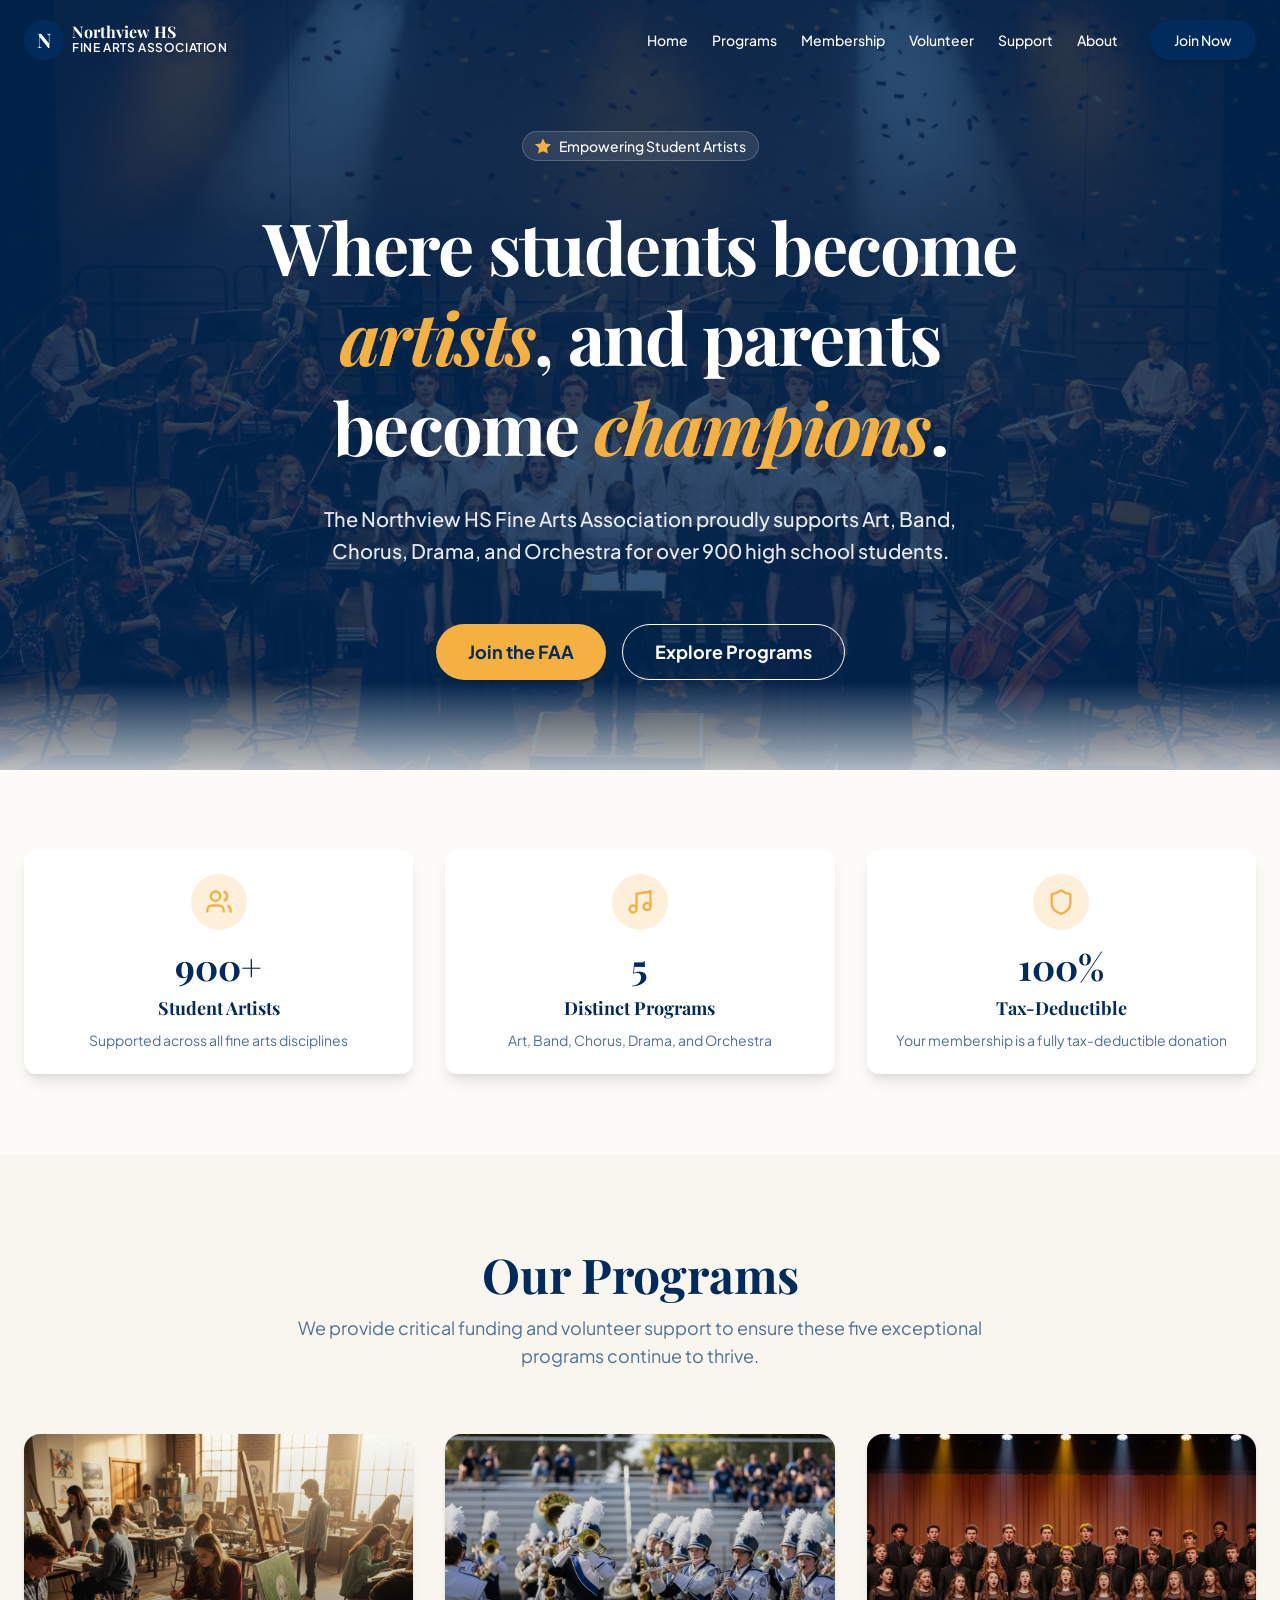
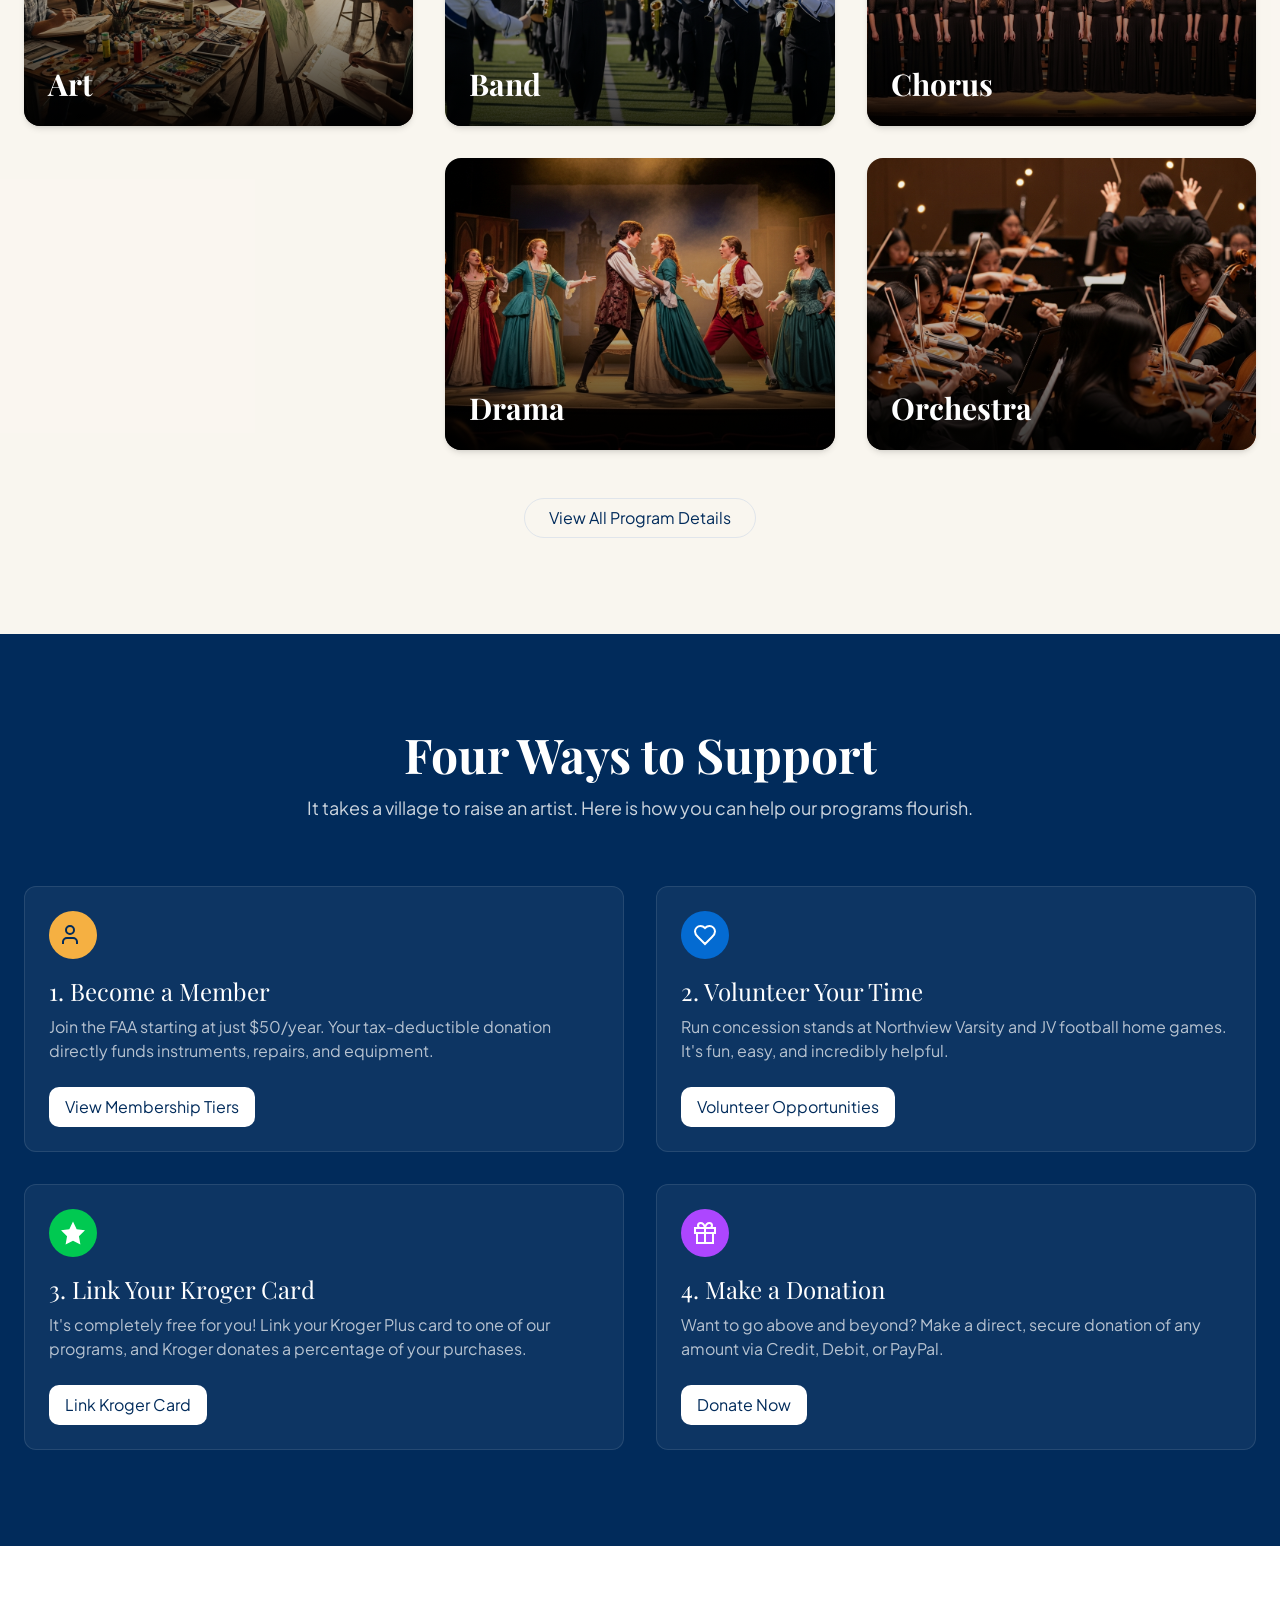
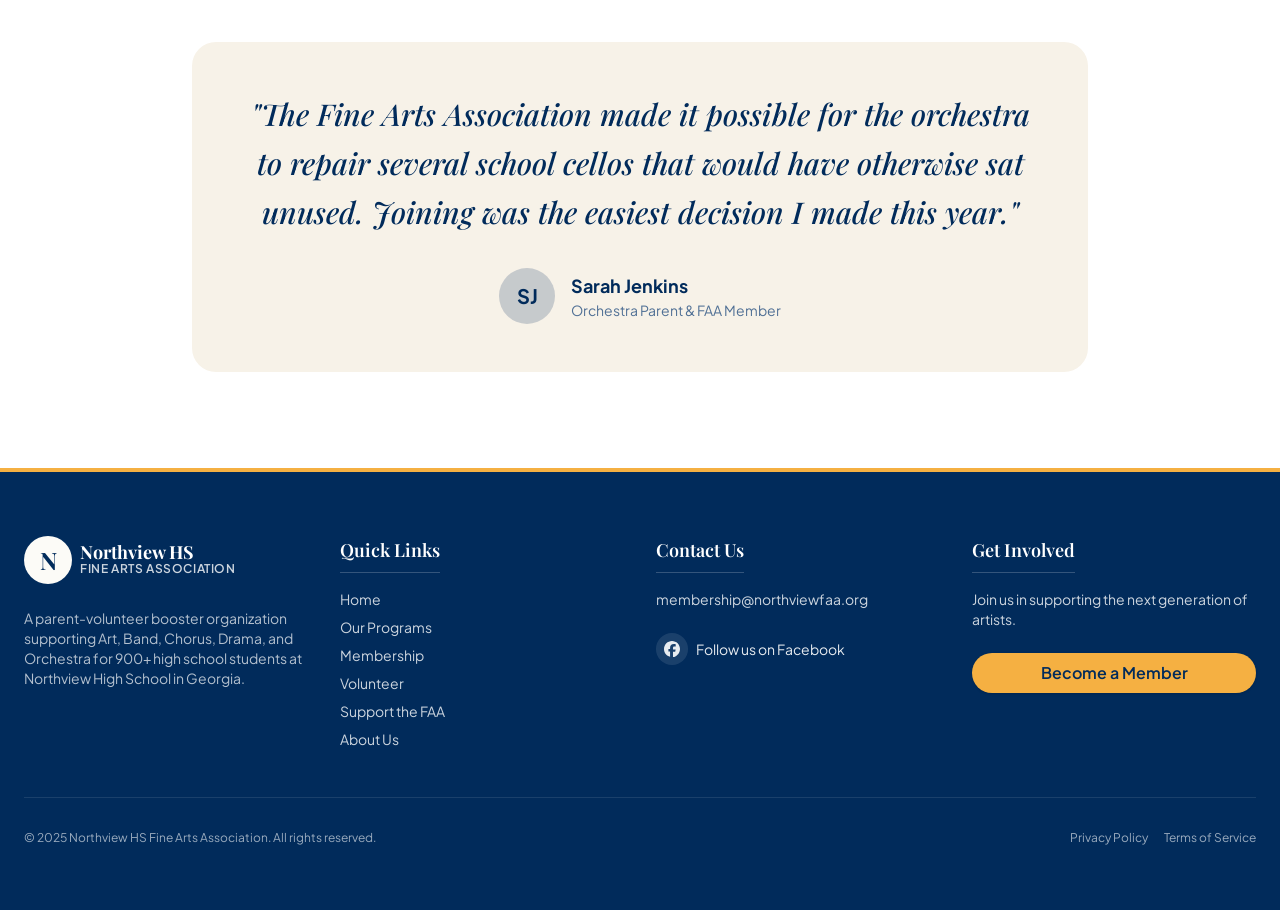
==== index.html @ 96283bec "created plain html site" ====
<!DOCTYPE html>
<html lang="en">
<head>
<meta charset="UTF-8">
<meta name="viewport" content="width=device-width, initial-scale=1.0">
<title>Northview HS Fine Arts Association</title>
<meta name="description" content="The Northview HS Fine Arts Association proudly supports Art, Band, Chorus, Drama, and Orchestra for over 900 high school students.">
<link rel="icon" type="image/svg+xml" href="images/favicon.svg">
<link rel="stylesheet" href="assets/style.css">
<link rel="preconnect" href="https://fonts.googleapis.com">
</head>
<body class="min-h-screen flex flex-col bg-background font-sans text-foreground">

<header id="site-header" class="fixed top-0 left-0 right-0 z-50 transition-all duration-300 border-b border-transparent bg-transparent py-5">
  <div class="container mx-auto px-4 md:px-6">
    <div class="flex items-center justify-between">
      <a href="index.html" class="flex items-center gap-2 group">
        <div class="w-10 h-10 rounded-full bg-primary flex items-center justify-center text-primary-foreground font-serif font-bold text-xl transition-transform group-hover:scale-105">N</div>
        <div class="flex flex-col">
          <span class="font-serif font-bold leading-none text-foreground hdr-text">Northview HS</span>
          <span class="text-xs font-semibold uppercase tracking-wider text-primary hdr-text">Fine Arts Association</span>
        </div>
      </a>

      <nav class="hidden lg:flex items-center gap-8">
        <ul class="flex items-center gap-6">
          <li><a href="index.html" class="hdr-text text-sm font-medium transition-colors hover:text-primary text-primary">Home</a></li>
<li><a href="programs.html" class="hdr-text text-sm font-medium transition-colors hover:text-primary text-foreground/80">Programs</a></li>
<li><a href="membership.html" class="hdr-text text-sm font-medium transition-colors hover:text-primary text-foreground/80">Membership</a></li>
<li><a href="volunteer.html" class="hdr-text text-sm font-medium transition-colors hover:text-primary text-foreground/80">Volunteer</a></li>
<li><a href="support.html" class="hdr-text text-sm font-medium transition-colors hover:text-primary text-foreground/80">Support</a></li>
<li><a href="about.html" class="hdr-text text-sm font-medium transition-colors hover:text-primary text-foreground/80">About</a></li>

        </ul>
        <a href="https://northviewfaa.org/membership/" target="_blank" rel="noopener noreferrer" class="inline-flex items-center justify-center rounded-full px-6 h-10 shadow-md hover:shadow-lg transition-all bg-primary text-primary-foreground font-medium text-sm hover:bg-primary/90">Join Now</a>
      </nav>

      <button id="mobile-menu-button" class="hdr-text lg:hidden p-2 rounded-md transition-colors text-foreground" aria-label="Toggle menu">
        <svg id="icon-menu" xmlns="http://www.w3.org/2000/svg" width="24" height="24" viewBox="0 0 24 24" fill="none" stroke="currentColor" stroke-width="2" stroke-linecap="round" stroke-linejoin="round"><line x1="4" x2="20" y1="12" y2="12"/><line x1="4" x2="20" y1="6" y2="6"/><line x1="4" x2="20" y1="18" y2="18"/></svg>
        <svg id="icon-close" class="hidden" xmlns="http://www.w3.org/2000/svg" width="24" height="24" viewBox="0 0 24 24" fill="none" stroke="currentColor" stroke-width="2" stroke-linecap="round" stroke-linejoin="round"><path d="M18 6 6 18"/><path d="m6 6 12 12"/></svg>
      </button>
    </div>
  </div>

  <div id="mobile-nav" class="hidden lg:hidden absolute top-full left-0 right-0 bg-background border-b border-border shadow-lg">
    <nav class="container mx-auto px-4 py-4 flex flex-col gap-4">
      <ul class="flex flex-col gap-2">
        <li><a href="index.html" class="block py-2 px-4 rounded-md text-base font-medium transition-colors bg-primary/10 text-primary">Home</a></li>
<li><a href="programs.html" class="block py-2 px-4 rounded-md text-base font-medium transition-colors text-foreground/80 hover:bg-accent/20 hover:text-foreground">Programs</a></li>
<li><a href="membership.html" class="block py-2 px-4 rounded-md text-base font-medium transition-colors text-foreground/80 hover:bg-accent/20 hover:text-foreground">Membership</a></li>
<li><a href="volunteer.html" class="block py-2 px-4 rounded-md text-base font-medium transition-colors text-foreground/80 hover:bg-accent/20 hover:text-foreground">Volunteer</a></li>
<li><a href="support.html" class="block py-2 px-4 rounded-md text-base font-medium transition-colors text-foreground/80 hover:bg-accent/20 hover:text-foreground">Support</a></li>
<li><a href="about.html" class="block py-2 px-4 rounded-md text-base font-medium transition-colors text-foreground/80 hover:bg-accent/20 hover:text-foreground">About</a></li>

      </ul>
      <div class="pt-4 border-t border-border px-4">
        <a href="https://northviewfaa.org/membership/" target="_blank" rel="noopener noreferrer" class="w-full inline-flex items-center justify-center rounded-full bg-primary text-primary-foreground font-medium h-10 hover:bg-primary/90">Join Now</a>
      </div>
    </nav>
  </div>
</header>

<main class="flex-grow">

<div class="w-full">
  <!-- Hero -->
  <section class="relative w-full h-[90vh] min-h-[600px] flex items-center justify-center overflow-hidden">
    <div class="absolute inset-0 bg-primary/80 z-10"></div>
    <div class="absolute inset-0 bg-cover bg-center bg-no-repeat" style="background-image: url('images/hero.png')"></div>
    <div class="container relative z-20 mx-auto px-4 md:px-6 text-center text-white">
      <div class="max-w-4xl mx-auto flex flex-col items-center gap-6">
        <div class="inline-flex items-center rounded-full border border-white/20 bg-white/10 px-3 py-1 text-sm font-medium backdrop-blur-md mb-4">
          <svg class="mr-2 h-4 w-4 text-accent" viewBox="0 0 24 24" fill="currentColor"><path d="M12 .587l3.668 7.568 8.332 1.151-6.064 5.828 1.48 8.279L12 19.771l-7.416 3.642 1.48-8.279L0 9.306l8.332-1.151z"/></svg>
          Empowering Student Artists
        </div>
        <h1 class="text-5xl md:text-7xl font-serif font-bold tracking-tight text-balance leading-tight">
          Where students become <span class="text-accent italic">artists</span>, and parents become <span class="text-accent italic">champions</span>.
        </h1>
        <p class="text-lg md:text-xl text-white/90 max-w-2xl font-medium leading-relaxed mt-2">
          The Northview HS Fine Arts Association proudly supports Art, Band, Chorus, Drama, and Orchestra for over 900 high school students.
        </p>
        <div class="flex flex-col sm:flex-row gap-4 mt-8 w-full sm:w-auto">
          <a href="https://northviewfaa.org/membership/" target="_blank" rel="noopener noreferrer" class="inline-flex items-center justify-center bg-accent text-primary hover:bg-accent/90 rounded-full font-bold px-8 h-14 text-lg">Join the FAA</a>
          <a href="programs.html" class="inline-flex items-center justify-center rounded-full font-bold px-8 h-14 text-lg bg-transparent border border-white text-white hover:bg-white/10">Explore Programs</a>
        </div>
      </div>
    </div>
    <div class="absolute bottom-0 left-0 right-0 h-32 bg-gradient-to-t from-background to-transparent z-20"></div>
  </section>

  <!-- Impact Stats -->
  <section class="py-20 bg-background relative z-30 -mt-10">
    <div class="container mx-auto px-4 md:px-6">
      <div class="grid grid-cols-1 md:grid-cols-3 gap-8">
        <div class="rounded-lg border-none shadow-lg bg-card text-card-foreground text-center p-6 h-full">
          <div class="mx-auto w-14 h-14 rounded-full bg-accent/20 flex items-center justify-center mb-4 text-accent">
            <svg width="28" height="28" viewBox="0 0 24 24" fill="none" stroke="currentColor" stroke-width="2"><path d="M16 21v-2a4 4 0 0 0-4-4H6a4 4 0 0 0-4 4v2"/><circle cx="9" cy="7" r="4"/><path d="M22 21v-2a4 4 0 0 0-3-3.87"/><path d="M16 3.13a4 4 0 0 1 0 7.75"/></svg>
          </div>
          <div class="text-4xl font-serif font-bold text-primary pb-2">900+</div>
          <h3 class="text-lg font-bold mb-2">Student Artists</h3>
          <p class="text-muted-foreground text-sm">Supported across all fine arts disciplines</p>
        </div>
        <div class="rounded-lg border-none shadow-lg bg-card text-card-foreground text-center p-6 h-full">
          <div class="mx-auto w-14 h-14 rounded-full bg-accent/20 flex items-center justify-center mb-4 text-accent">
            <svg width="28" height="28" viewBox="0 0 24 24" fill="none" stroke="currentColor" stroke-width="2"><path d="M9 18V5l12-2v13"/><circle cx="6" cy="18" r="3"/><circle cx="18" cy="16" r="3"/></svg>
          </div>
          <div class="text-4xl font-serif font-bold text-primary pb-2">5</div>
          <h3 class="text-lg font-bold mb-2">Distinct Programs</h3>
          <p class="text-muted-foreground text-sm">Art, Band, Chorus, Drama, and Orchestra</p>
        </div>
        <div class="rounded-lg border-none shadow-lg bg-card text-card-foreground text-center p-6 h-full">
          <div class="mx-auto w-14 h-14 rounded-full bg-accent/20 flex items-center justify-center mb-4 text-accent">
            <svg width="28" height="28" viewBox="0 0 24 24" fill="none" stroke="currentColor" stroke-width="2"><path d="M20 13c0 5-3.5 7.5-7.66 8.95a1 1 0 0 1-.67-.01C7.5 20.5 4 18 4 13V6a1 1 0 0 1 1-1c2 0 4.5-1.2 6.24-2.72a1.17 1.17 0 0 1 1.52 0C14.51 3.81 17 5 19 5a1 1 0 0 1 1 1z"/></svg>
          </div>
          <div class="text-4xl font-serif font-bold text-primary pb-2">100%</div>
          <h3 class="text-lg font-bold mb-2">Tax-Deductible</h3>
          <p class="text-muted-foreground text-sm">Your membership is a fully tax-deductible donation</p>
        </div>
      </div>
    </div>
  </section>

  <!-- Programs Showcase -->
  <section class="py-24 bg-muted/50">
    <div class="container mx-auto px-4 md:px-6">
      <div class="text-center max-w-3xl mx-auto mb-16">
        <h2 class="text-3xl md:text-5xl font-serif font-bold text-primary mb-4">Our Programs</h2>
        <p class="text-lg text-muted-foreground">We provide critical funding and volunteer support to ensure these five exceptional programs continue to thrive.</p>
      </div>
      <div class="grid grid-cols-1 md:grid-cols-2 lg:grid-cols-3 gap-6 lg:gap-8">
        <a href="programs.html" class="group block h-full">
          <div class="relative rounded-2xl overflow-hidden shadow-md aspect-[4/3]">
            <div class="absolute inset-0 bg-cover bg-center transition-transform duration-700 group-hover:scale-110" style="background-image: url('images/art.png')"></div>
            <div class="absolute inset-0 bg-gradient-to-t from-black/80 via-black/20 to-transparent"></div>
            <div class="absolute bottom-0 left-0 p-6 w-full flex justify-between items-end">
              <h3 class="text-3xl font-serif font-bold text-white">Art</h3>
            </div>
          </div>
        </a>
        <a href="programs.html" class="group block h-full">
          <div class="relative rounded-2xl overflow-hidden shadow-md aspect-[4/3]">
            <div class="absolute inset-0 bg-cover bg-center transition-transform duration-700 group-hover:scale-110" style="background-image: url('images/band.png')"></div>
            <div class="absolute inset-0 bg-gradient-to-t from-black/80 via-black/20 to-transparent"></div>
            <div class="absolute bottom-0 left-0 p-6 w-full flex justify-between items-end">
              <h3 class="text-3xl font-serif font-bold text-white">Band</h3>
            </div>
          </div>
        </a>
        <a href="programs.html" class="group block h-full">
          <div class="relative rounded-2xl overflow-hidden shadow-md aspect-[4/3]">
            <div class="absolute inset-0 bg-cover bg-center transition-transform duration-700 group-hover:scale-110" style="background-image: url('images/chorus.png')"></div>
            <div class="absolute inset-0 bg-gradient-to-t from-black/80 via-black/20 to-transparent"></div>
            <div class="absolute bottom-0 left-0 p-6 w-full flex justify-between items-end">
              <h3 class="text-3xl font-serif font-bold text-white">Chorus</h3>
            </div>
          </div>
        </a>
        <a href="programs.html" class="group block h-full lg:col-start-2">
          <div class="relative rounded-2xl overflow-hidden shadow-md aspect-[4/3]">
            <div class="absolute inset-0 bg-cover bg-center transition-transform duration-700 group-hover:scale-110" style="background-image: url('images/drama.png')"></div>
            <div class="absolute inset-0 bg-gradient-to-t from-black/80 via-black/20 to-transparent"></div>
            <div class="absolute bottom-0 left-0 p-6 w-full flex justify-between items-end">
              <h3 class="text-3xl font-serif font-bold text-white">Drama</h3>
            </div>
          </div>
        </a>
        <a href="programs.html" class="group block h-full lg:col-start-3">
          <div class="relative rounded-2xl overflow-hidden shadow-md aspect-[4/3]">
            <div class="absolute inset-0 bg-cover bg-center transition-transform duration-700 group-hover:scale-110" style="background-image: url('images/orchestra.png')"></div>
            <div class="absolute inset-0 bg-gradient-to-t from-black/80 via-black/20 to-transparent"></div>
            <div class="absolute bottom-0 left-0 p-6 w-full flex justify-between items-end">
              <h3 class="text-3xl font-serif font-bold text-white">Orchestra</h3>
            </div>
          </div>
        </a>
      </div>
      <div class="mt-12 text-center">
        <a href="programs.html" class="inline-flex items-center justify-center rounded-full border border-input px-6 h-10 hover:bg-accent hover:text-accent-foreground">View All Program Details</a>
      </div>
    </div>
  </section>

  <!-- Ways to Support -->
  <section class="py-24 bg-primary text-primary-foreground relative overflow-hidden">
    <div class="container relative z-10 mx-auto px-4 md:px-6">
      <div class="text-center max-w-3xl mx-auto mb-16">
        <h2 class="text-3xl md:text-5xl font-serif font-bold mb-4">Four Ways to Support</h2>
        <p class="text-lg text-primary-foreground/80">It takes a village to raise an artist. Here is how you can help our programs flourish.</p>
      </div>
      <div class="grid grid-cols-1 md:grid-cols-2 gap-8">
        <div class="rounded-lg bg-white/5 border border-white/10 text-white p-6">
          <div class="w-12 h-12 rounded-full bg-accent text-primary flex items-center justify-center mb-4">
            <svg width="24" height="24" viewBox="0 0 24 24" fill="none" stroke="currentColor" stroke-width="2"><path d="M16 21v-2a4 4 0 0 0-4-4H6a4 4 0 0 0-4 4v2"/><circle cx="9" cy="7" r="4"/></svg>
          </div>
          <h3 class="text-2xl font-serif mb-2">1. Become a Member</h3>
          <p class="text-white/70 text-base mb-6">Join the FAA starting at just $50/year. Your tax-deductible donation directly funds instruments, repairs, and equipment.</p>
          <a href="membership.html" class="inline-flex items-center justify-center bg-white text-primary hover:bg-white/90 rounded-md px-4 h-10 w-full sm:w-auto">View Membership Tiers</a>
        </div>
        <div class="rounded-lg bg-white/5 border border-white/10 text-white p-6">
          <div class="w-12 h-12 rounded-full bg-secondary text-white flex items-center justify-center mb-4">
            <svg width="24" height="24" viewBox="0 0 24 24" fill="none" stroke="currentColor" stroke-width="2"><path d="M19 14c1.49-1.46 3-3.21 3-5.5A5.5 5.5 0 0 0 16.5 3c-1.76 0-3 .5-4.5 2-1.5-1.5-2.74-2-4.5-2A5.5 5.5 0 0 0 2 8.5c0 2.3 1.5 4.05 3 5.5l7 7Z"/></svg>
          </div>
          <h3 class="text-2xl font-serif mb-2">2. Volunteer Your Time</h3>
          <p class="text-white/70 text-base mb-6">Run concession stands at Northview Varsity and JV football home games. It's fun, easy, and incredibly helpful.</p>
          <a href="volunteer.html" class="inline-flex items-center justify-center bg-white text-primary hover:bg-white/90 rounded-md px-4 h-10 w-full sm:w-auto">Volunteer Opportunities</a>
        </div>
        <div class="rounded-lg bg-white/5 border border-white/10 text-white p-6">
          <div class="w-12 h-12 rounded-full bg-green-500 text-white flex items-center justify-center mb-4">
            <svg width="24" height="24" viewBox="0 0 24 24" fill="currentColor"><path d="M12 .587l3.668 7.568 8.332 1.151-6.064 5.828 1.48 8.279L12 19.771l-7.416 3.642 1.48-8.279L0 9.306l8.332-1.151z"/></svg>
          </div>
          <h3 class="text-2xl font-serif mb-2">3. Link Your Kroger Card</h3>
          <p class="text-white/70 text-base mb-6">It's completely free for you! Link your Kroger Plus card to one of our programs, and Kroger donates a percentage of your purchases.</p>
          <a href="support.html" class="inline-flex items-center justify-center bg-white text-primary hover:bg-white/90 rounded-md px-4 h-10 w-full sm:w-auto">Link Kroger Card</a>
        </div>
        <div class="rounded-lg bg-white/5 border border-white/10 text-white p-6">
          <div class="w-12 h-12 rounded-full bg-purple-500 text-white flex items-center justify-center mb-4">
            <svg width="24" height="24" viewBox="0 0 24 24" fill="none" stroke="currentColor" stroke-width="2"><path d="M20 12v10H4V12"/><path d="M2 7h20v5H2z"/><path d="M12 22V7"/><path d="M12 7H7.5a2.5 2.5 0 0 1 0-5C11 2 12 7 12 7z"/><path d="M12 7h4.5a2.5 2.5 0 0 0 0-5C13 2 12 7 12 7z"/></svg>
          </div>
          <h3 class="text-2xl font-serif mb-2">4. Make a Donation</h3>
          <p class="text-white/70 text-base mb-6">Want to go above and beyond? Make a direct, secure donation of any amount via Credit, Debit, or PayPal.</p>
          <a href="support.html" class="inline-flex items-center justify-center bg-white text-primary hover:bg-white/90 rounded-md px-4 h-10 w-full sm:w-auto">Donate Now</a>
        </div>
      </div>
    </div>
  </section>

  <!-- Testimonial -->
  <section class="py-24 bg-card">
    <div class="container mx-auto px-4 md:px-6">
      <div class="max-w-4xl mx-auto bg-muted rounded-3xl p-8 md:p-12 relative">
        <div class="relative z-10">
          <p class="text-xl md:text-3xl font-serif font-medium leading-relaxed text-foreground italic mb-8 text-center">
            "The Fine Arts Association made it possible for the orchestra to repair several school cellos that would have otherwise sat unused. Joining was the easiest decision I made this year."
          </p>
          <div class="flex items-center justify-center gap-4">
            <div class="w-14 h-14 rounded-full bg-primary/20 flex items-center justify-center font-bold text-primary text-xl">SJ</div>
            <div>
              <div class="font-bold text-lg">Sarah Jenkins</div>
              <div class="text-muted-foreground text-sm">Orchestra Parent &amp; FAA Member</div>
            </div>
          </div>
        </div>
      </div>
    </div>
  </section>
</div>

</main>

<footer class="bg-primary text-primary-foreground py-16 border-t-4 border-accent">
  <div class="container mx-auto px-4 md:px-6">
    <div class="grid grid-cols-1 md:grid-cols-2 lg:grid-cols-4 gap-12 lg:gap-8 mb-12">
      <div class="flex flex-col gap-4">
        <a href="index.html" class="flex items-center gap-2 group">
          <div class="w-12 h-12 rounded-full bg-background flex items-center justify-center text-primary font-serif font-bold text-2xl transition-transform group-hover:scale-105">N</div>
          <div class="flex flex-col">
            <span class="font-serif font-bold text-lg leading-none">Northview HS</span>
            <span class="text-xs font-semibold uppercase tracking-wider text-primary-foreground/80">Fine Arts Association</span>
          </div>
        </a>
        <p class="text-primary-foreground/70 text-sm mt-2 max-w-xs">A parent-volunteer booster organization supporting Art, Band, Chorus, Drama, and Orchestra for 900+ high school students at Northview High School in Georgia.</p>
      </div>

      <div class="flex flex-col gap-4">
        <h3 class="font-serif font-semibold text-lg border-b border-primary-foreground/20 pb-2 inline-block w-max">Quick Links</h3>
        <ul class="flex flex-col gap-2 text-sm text-primary-foreground/80">
          <li><a href="index.html" class="hover:text-accent transition-colors">Home</a></li>
          <li><a href="programs.html" class="hover:text-accent transition-colors">Our Programs</a></li>
          <li><a href="membership.html" class="hover:text-accent transition-colors">Membership</a></li>
          <li><a href="volunteer.html" class="hover:text-accent transition-colors">Volunteer</a></li>
          <li><a href="support.html" class="hover:text-accent transition-colors">Support the FAA</a></li>
          <li><a href="about.html" class="hover:text-accent transition-colors">About Us</a></li>
        </ul>
      </div>

      <div class="flex flex-col gap-4">
        <h3 class="font-serif font-semibold text-lg border-b border-primary-foreground/20 pb-2 inline-block w-max">Contact Us</h3>
        <ul class="flex flex-col gap-2 text-sm text-primary-foreground/80">
          <li><a href="mailto:membership@northviewfaa.org" class="hover:text-accent transition-colors">membership@northviewfaa.org</a></li>
          <li class="mt-4">
            <a href="https://www.facebook.com/NorthviewFAA/" target="_blank" rel="noopener noreferrer" class="inline-flex items-center gap-2 text-primary-foreground/90 hover:text-accent transition-colors group">
              <span class="w-8 h-8 rounded-full bg-primary-foreground/10 flex items-center justify-center group-hover:bg-accent group-hover:text-primary transition-colors">
                <svg xmlns="http://www.w3.org/2000/svg" width="16" height="16" viewBox="0 0 24 24" fill="currentColor"><path d="M9.101 23.691v-7.98H6.627v-3.667h2.474v-1.58c0-4.085 1.848-5.978 5.858-5.978.401 0 .955.042 1.468.103a8.68 8.68 0 0 1 1.141.195v3.325a8.623 8.623 0 0 0-.653-.036 26.805 26.805 0 0 0-.733-.009c-.707 0-1.259.096-1.675.313a1.686 1.686 0 0 0-.679.679c-.239.481-.334 1.132-.334 2.005v1.583h3.926l-.393 2.264-.253 1.403h-3.28v8.245C19.396 23.238 24 18.179 24 12.044c0-6.627-5.373-12-12-12s-12 5.373-12 12c0 5.628 3.874 10.35 9.101 11.647Z"/></svg>
              </span>
              Follow us on Facebook
            </a>
          </li>
        </ul>
      </div>

      <div class="flex flex-col gap-4">
        <h3 class="font-serif font-semibold text-lg border-b border-primary-foreground/20 pb-2 inline-block w-max">Get Involved</h3>
        <p class="text-sm text-primary-foreground/80 mb-2">Join us in supporting the next generation of artists.</p>
        <a href="https://northviewfaa.org/membership/" target="_blank" rel="noopener noreferrer" class="inline-block bg-accent text-primary font-semibold py-2 px-6 rounded-full text-center hover:bg-accent/90 transition-colors shadow-sm">Become a Member</a>
      </div>
    </div>

    <div class="pt-8 border-t border-primary-foreground/10 flex flex-col md:flex-row items-center justify-between gap-4 text-xs text-primary-foreground/60">
      <p>&copy; 2025 Northview HS Fine Arts Association. All rights reserved.</p>
      <div class="flex gap-4">
        <a href="#" class="hover:text-primary-foreground transition-colors">Privacy Policy</a>
        <a href="#" class="hover:text-primary-foreground transition-colors">Terms of Service</a>
      </div>
    </div>
  </div>
</footer>

<script src="assets/main.js"></script>
</body>
</html>
---- assets/style.css ----
@import"https://fonts.googleapis.com/css2?family=Playfair+Display:ital,wght@0,400..900;1,400..900&family=Plus+Jakarta+Sans:ital,wght@0,200..800;1,200..800&display=swap";@layer components;@layer properties{@supports (((-webkit-hyphens:none)) and (not (margin-trim:inline))) or ((-moz-orient:inline) and (not (color:rgb(from red r g b)))){*,:before,:after,::backdrop{--tw-translate-x:0;--tw-translate-y:0;--tw-translate-z:0;--tw-scale-x:1;--tw-scale-y:1;--tw-scale-z:1;--tw-rotate-x:initial;--tw-rotate-y:initial;--tw-rotate-z:initial;--tw-skew-x:initial;--tw-skew-y:initial;--tw-space-y-reverse:0;--tw-space-x-reverse:0;--tw-border-style:solid;--tw-gradient-position:initial;--tw-gradient-from:#0000;--tw-gradient-via:#0000;--tw-gradient-to:#0000;--tw-gradient-stops:initial;--tw-gradient-via-stops:initial;--tw-gradient-from-position:0%;--tw-gradient-via-position:50%;--tw-gradient-to-position:100%;--tw-leading:initial;--tw-font-weight:initial;--tw-tracking:initial;--tw-ordinal:initial;--tw-slashed-zero:initial;--tw-numeric-figure:initial;--tw-numeric-spacing:initial;--tw-numeric-fraction:initial;--tw-shadow:0 0 #0000;--tw-shadow-color:initial;--tw-shadow-alpha:100%;--tw-inset-shadow:0 0 #0000;--tw-inset-shadow-color:initial;--tw-inset-shadow-alpha:100%;--tw-ring-color:initial;--tw-ring-shadow:0 0 #0000;--tw-inset-ring-color:initial;--tw-inset-ring-shadow:0 0 #0000;--tw-ring-inset:initial;--tw-ring-offset-width:0px;--tw-ring-offset-color:#fff;--tw-ring-offset-shadow:0 0 #0000;--tw-outline-style:solid;--tw-blur:initial;--tw-brightness:initial;--tw-contrast:initial;--tw-grayscale:initial;--tw-hue-rotate:initial;--tw-invert:initial;--tw-opacity:initial;--tw-saturate:initial;--tw-sepia:initial;--tw-drop-shadow:initial;--tw-drop-shadow-color:initial;--tw-drop-shadow-alpha:100%;--tw-drop-shadow-size:initial;--tw-backdrop-blur:initial;--tw-backdrop-brightness:initial;--tw-backdrop-contrast:initial;--tw-backdrop-grayscale:initial;--tw-backdrop-hue-rotate:initial;--tw-backdrop-invert:initial;--tw-backdrop-opacity:initial;--tw-backdrop-saturate:initial;--tw-backdrop-sepia:initial;--tw-duration:initial;--tw-ease:initial;--tw-content:"";--tw-animation-delay:0s;--tw-animation-direction:normal;--tw-animation-duration:initial;--tw-animation-fill-mode:none;--tw-animation-iteration-count:1;--tw-enter-blur:0;--tw-enter-opacity:1;--tw-enter-rotate:0;--tw-enter-scale:1;--tw-enter-translate-x:0;--tw-enter-translate-y:0;--tw-exit-blur:0;--tw-exit-opacity:1;--tw-exit-rotate:0;--tw-exit-scale:1;--tw-exit-translate-x:0;--tw-exit-translate-y:0}}}@layer theme{:root,:host{--color-red-50:oklch(97.1% .013 17.38);--color-red-100:oklch(93.6% .032 17.717);--color-red-300:oklch(80.8% .114 19.571);--color-red-400:oklch(70.4% .191 22.216);--color-red-500:oklch(63.7% .237 25.331);--color-red-600:oklch(57.7% .245 27.325);--color-orange-50:oklch(98% .016 73.684);--color-orange-100:oklch(95.4% .038 75.164);--color-orange-200:oklch(90.1% .076 70.697);--color-orange-500:oklch(70.5% .213 47.604);--color-orange-800:oklch(47% .157 37.304);--color-amber-400:oklch(82.8% .189 84.429);--color-green-50:oklch(98.2% .018 155.826);--color-green-100:oklch(96.2% .044 156.743);--color-green-200:oklch(92.5% .084 155.995);--color-green-500:oklch(72.3% .219 149.579);--color-green-600:oklch(62.7% .194 149.214);--color-green-700:oklch(52.7% .154 150.069);--color-green-800:oklch(44.8% .119 151.328);--color-emerald-50:oklch(97.9% .021 166.113);--color-emerald-100:oklch(95% .052 163.051);--color-emerald-200:oklch(90.5% .093 164.15);--color-emerald-600:oklch(59.6% .145 163.225);--color-emerald-800:oklch(43.2% .095 166.913);--color-teal-400:oklch(77.7% .152 181.912);--color-sky-400:oklch(74.6% .16 232.661);--color-blue-50:oklch(97% .014 254.604);--color-blue-100:oklch(93.2% .032 255.585);--color-blue-200:oklch(88.2% .059 254.128);--color-blue-600:oklch(54.6% .245 262.881);--color-blue-800:oklch(42.4% .199 265.638);--color-violet-400:oklch(70.2% .183 293.541);--color-purple-50:oklch(97.7% .014 308.299);--color-purple-100:oklch(94.6% .033 307.174);--color-purple-200:oklch(90.2% .063 306.703);--color-purple-500:oklch(62.7% .265 303.9);--color-purple-600:oklch(55.8% .288 302.321);--color-purple-800:oklch(43.8% .218 303.724);--color-pink-400:oklch(71.8% .202 349.761);--color-rose-50:oklch(96.9% .015 12.422);--color-rose-100:oklch(94.1% .03 12.58);--color-rose-200:oklch(89.2% .058 10.001);--color-rose-600:oklch(58.6% .253 17.585);--color-rose-800:oklch(45.5% .188 13.697);--color-gray-50:oklch(98.5% .002 247.839);--color-gray-600:oklch(44.6% .03 256.802);--color-gray-900:oklch(21% .034 264.665);--color-black:#000;--color-white:#fff;--spacing:.25rem;--container-xs:20rem;--container-sm:24rem;--container-md:28rem;--container-lg:32rem;--container-xl:36rem;--container-2xl:42rem;--container-3xl:48rem;--container-4xl:56rem;--container-5xl:64rem;--text-xs:.75rem;--text-xs--line-height:calc(1 / .75);--text-sm:.875rem;--text-sm--line-height:calc(1.25 / .875);--text-base:1rem;--text-base--line-height: 1.5 ;--text-lg:1.125rem;--text-lg--line-height:calc(1.75 / 1.125);--text-xl:1.25rem;--text-xl--line-height:calc(1.75 / 1.25);--text-2xl:1.5rem;--text-2xl--line-height:calc(2 / 1.5);--text-3xl:1.875rem;--text-3xl--line-height: 1.2 ;--text-4xl:2.25rem;--text-4xl--line-height:calc(2.5 / 2.25);--text-5xl:3rem;--text-5xl--line-height:1;--text-6xl:3.75rem;--text-6xl--line-height:1;--text-7xl:4.5rem;--text-7xl--line-height:1;--font-weight-normal:400;--font-weight-medium:500;--font-weight-semibold:600;--font-weight-bold:700;--tracking-tight:-.025em;--tracking-wider:.05em;--tracking-widest:.1em;--leading-tight:1.25;--leading-snug:1.375;--leading-normal:1.5;--leading-relaxed:1.625;--radius-2xl:1rem;--radius-3xl:1.5rem;--ease-in-out:cubic-bezier(.4, 0, .2, 1);--animate-spin:spin 1s linear infinite;--animate-pulse:pulse 2s cubic-bezier(.4, 0, .6, 1) infinite;--blur-sm:8px;--blur-md:12px;--aspect-video:16 / 9;--default-transition-duration:.15s;--default-transition-timing-function:cubic-bezier(.4, 0, .2, 1);--default-font-family:var(--app-font-sans);--default-mono-font-family:var(--app-font-mono);--color-border:hsl(var(--border))}}@layer base{*,:after,:before,::backdrop{box-sizing:border-box;border:0 solid;margin:0;padding:0}::file-selector-button{box-sizing:border-box;border:0 solid;margin:0;padding:0}html,:host{-webkit-text-size-adjust:100%;tab-size:4;line-height:1.5;font-family:var(--default-font-family,ui-sans-serif, system-ui, sans-serif, "Apple Color Emoji", "Segoe UI Emoji", "Segoe UI Symbol", "Noto Color Emoji");font-feature-settings:var(--default-font-feature-settings,normal);font-variation-settings:var(--default-font-variation-settings,normal);-webkit-tap-highlight-color:transparent}hr{height:0;color:inherit;border-top-width:1px}abbr:where([title]){-webkit-text-decoration:underline dotted;text-decoration:underline dotted}h1,h2,h3,h4,h5,h6{font-size:inherit;font-weight:inherit}a{color:inherit;-webkit-text-decoration:inherit;text-decoration:inherit}b,strong{font-weight:bolder}code,kbd,samp,pre{font-family:var(--default-mono-font-family,ui-monospace, SFMono-Regular, Menlo, Monaco, Consolas, "Liberation Mono", "Courier New", monospace);font-feature-settings:var(--default-mono-font-feature-settings,normal);font-variation-settings:var(--default-mono-font-variation-settings,normal);font-size:1em}small{font-size:80%}sub,sup{vertical-align:baseline;font-size:75%;line-height:0;position:relative}sub{bottom:-.25em}sup{top:-.5em}table{text-indent:0;border-color:inherit;border-collapse:collapse}:-moz-focusring{outline:auto}progress{vertical-align:baseline}summary{display:list-item}ol,ul,menu{list-style:none}img,svg,video,canvas,audio,iframe,embed,object{vertical-align:middle;display:block}img,video{max-width:100%;height:auto}button,input,select,optgroup,textarea{font:inherit;font-feature-settings:inherit;font-variation-settings:inherit;letter-spacing:inherit;color:inherit;opacity:1;background-color:#0000;border-radius:0}::file-selector-button{font:inherit;font-feature-settings:inherit;font-variation-settings:inherit;letter-spacing:inherit;color:inherit;opacity:1;background-color:#0000;border-radius:0}:where(select:is([multiple],[size])) optgroup{font-weight:bolder}:where(select:is([multiple],[size])) optgroup option{padding-inline-start:20px}::file-selector-button{margin-inline-end:4px}::placeholder{opacity:1}@supports (not ((-webkit-appearance:-apple-pay-button))) or (contain-intrinsic-size:1px){::placeholder{color:currentColor}@supports (color:color-mix(in lab,red,red)){::placeholder{color:color-mix(in oklab,currentcolor 50%,transparent)}}}textarea{resize:vertical}::-webkit-search-decoration{-webkit-appearance:none}::-webkit-date-and-time-value{min-height:1lh;text-align:inherit}::-webkit-datetime-edit{display:inline-flex}::-webkit-datetime-edit-fields-wrapper{padding:0}::-webkit-datetime-edit{padding-block:0}::-webkit-datetime-edit-year-field{padding-block:0}::-webkit-datetime-edit-month-field{padding-block:0}::-webkit-datetime-edit-day-field{padding-block:0}::-webkit-datetime-edit-hour-field{padding-block:0}::-webkit-datetime-edit-minute-field{padding-block:0}::-webkit-datetime-edit-second-field{padding-block:0}::-webkit-datetime-edit-millisecond-field{padding-block:0}::-webkit-datetime-edit-meridiem-field{padding-block:0}::-webkit-calendar-picker-indicator{line-height:1}:-moz-ui-invalid{box-shadow:none}button,input:where([type=button],[type=reset],[type=submit]){appearance:button}::file-selector-button{appearance:button}::-webkit-inner-spin-button{height:auto}::-webkit-outer-spin-button{height:auto}[hidden]:where(:not([hidden=until-found])){display:none!important}*{border-color:hsl(var(--border))}body{background-color:hsl(var(--background));font-family:var(--app-font-sans);color:hsl(var(--foreground));-webkit-font-smoothing:antialiased;-moz-osx-font-smoothing:grayscale}h1,h2,h3,h4,h5,h6{font-family:var(--app-font-serif)}}@layer utilities{.\@container\/field-group{container:field-group/inline-size}.pointer-events-auto{pointer-events:auto}.pointer-events-none{pointer-events:none}.invisible{visibility:hidden}.sr-only{clip-path:inset(50%);white-space:nowrap;border-width:0;width:1px;height:1px;margin:-1px;padding:0;position:absolute;overflow:hidden}.absolute{position:absolute}.fixed{position:fixed}.relative{position:relative}.static{position:static}.inset-0{inset:calc(var(--spacing) * 0)}.inset-x-0{inset-inline:calc(var(--spacing) * 0)}.inset-y-0{inset-block:calc(var(--spacing) * 0)}.start{inset-inline-start:var(--spacing)}.-top-1\/4{top:-25%}.-top-4{top:calc(var(--spacing) * -4)}.-top-6{top:calc(var(--spacing) * -6)}.-top-12{top:calc(var(--spacing) * -12)}.-top-\[20\%\]{top:-20%}.top-0{top:calc(var(--spacing) * 0)}.top-1\.5{top:calc(var(--spacing) * 1.5)}.top-1\/2{top:50%}.top-2{top:calc(var(--spacing) * 2)}.top-3\.5{top:calc(var(--spacing) * 3.5)}.top-4{top:calc(var(--spacing) * 4)}.top-\[1px\]{top:1px}.top-\[50\%\]{top:50%}.top-\[60\%\]{top:60%}.top-full{top:100%}.-right-1\/4{right:-25%}.-right-6{right:calc(var(--spacing) * -6)}.-right-12{right:calc(var(--spacing) * -12)}.-right-\[10\%\]{right:-10%}.right-0{right:calc(var(--spacing) * 0)}.right-1{right:calc(var(--spacing) * 1)}.right-2{right:calc(var(--spacing) * 2)}.right-3{right:calc(var(--spacing) * 3)}.right-4{right:calc(var(--spacing) * 4)}.-bottom-1\/4{bottom:-25%}.-bottom-10{bottom:calc(var(--spacing) * -10)}.-bottom-12{bottom:calc(var(--spacing) * -12)}.-bottom-\[20\%\]{bottom:-20%}.bottom-0{bottom:calc(var(--spacing) * 0)}.-left-1\/4{left:-25%}.-left-6{left:calc(var(--spacing) * -6)}.-left-12{left:calc(var(--spacing) * -12)}.-left-\[10\%\]{left:-10%}.left-0{left:calc(var(--spacing) * 0)}.left-1\/2{left:50%}.left-2{left:calc(var(--spacing) * 2)}.left-\[50\%\]{left:50%}.z-10{z-index:10}.z-20{z-index:20}.z-30{z-index:30}.z-50{z-index:50}.z-\[1\]{z-index:1}.z-\[100\]{z-index:100}.order-first{order:-9999}.order-last{order:9999}.container{width:100%}@media(min-width:40rem){.container{max-width:40rem}}@media(min-width:48rem){.container{max-width:48rem}}@media(min-width:64rem){.container{max-width:64rem}}@media(min-width:80rem){.container{max-width:80rem}}@media(min-width:96rem){.container{max-width:96rem}}.\!m-0{margin:calc(var(--spacing) * 0)!important}.-mx-1{margin-inline:calc(var(--spacing) * -1)}.mx-2{margin-inline:calc(var(--spacing) * 2)}.mx-3\.5{margin-inline:calc(var(--spacing) * 3.5)}.mx-4{margin-inline:calc(var(--spacing) * 4)}.mx-auto{margin-inline:auto}.-my-2{margin-block:calc(var(--spacing) * -2)}.my-0{margin-block:calc(var(--spacing) * 0)}.my-0\.5{margin-block:calc(var(--spacing) * .5)}.my-1{margin-block:calc(var(--spacing) * 1)}.prose{color:var(--tw-prose-body);max-width:65ch}.prose :where(p):not(:where([class~=not-prose],[class~=not-prose] *)){margin-top:1.25em;margin-bottom:1.25em}.prose :where([class~=lead]):not(:where([class~=not-prose],[class~=not-prose] *)){color:var(--tw-prose-lead);margin-top:1.2em;margin-bottom:1.2em;font-size:1.25em;line-height:1.6}.prose :where(a):not(:where([class~=not-prose],[class~=not-prose] *)){color:var(--tw-prose-links);font-weight:500;text-decoration:underline}.prose :where(strong):not(:where([class~=not-prose],[class~=not-prose] *)){color:var(--tw-prose-bold);font-weight:600}.prose :where(a strong):not(:where([class~=not-prose],[class~=not-prose] *)),.prose :where(blockquote strong):not(:where([class~=not-prose],[class~=not-prose] *)),.prose :where(thead th strong):not(:where([class~=not-prose],[class~=not-prose] *)){color:inherit}.prose :where(ol):not(:where([class~=not-prose],[class~=not-prose] *)){margin-top:1.25em;margin-bottom:1.25em;padding-inline-start:1.625em;list-style-type:decimal}.prose :where(ol[type=A]):not(:where([class~=not-prose],[class~=not-prose] *)){list-style-type:upper-alpha}.prose :where(ol[type=a]):not(:where([class~=not-prose],[class~=not-prose] *)){list-style-type:lower-alpha}.prose :where(ol[type=A s]):not(:where([class~=not-prose],[class~=not-prose] *)){list-style-type:upper-alpha}.prose :where(ol[type=a s]):not(:where([class~=not-prose],[class~=not-prose] *)){list-style-type:lower-alpha}.prose :where(ol[type=I]):not(:where([class~=not-prose],[class~=not-prose] *)){list-style-type:upper-roman}.prose :where(ol[type=i]):not(:where([class~=not-prose],[class~=not-prose] *)){list-style-type:lower-roman}.prose :where(ol[type=I s]):not(:where([class~=not-prose],[class~=not-prose] *)){list-style-type:upper-roman}.prose :where(ol[type=i s]):not(:where([class~=not-prose],[class~=not-prose] *)){list-style-type:lower-roman}.prose :where(ol[type="1"]):not(:where([class~=not-prose],[class~=not-prose] *)){list-style-type:decimal}.prose :where(ul):not(:where([class~=not-prose],[class~=not-prose] *)){margin-top:1.25em;margin-bottom:1.25em;padding-inline-start:1.625em;list-style-type:disc}.prose :where(ol>li):not(:where([class~=not-prose],[class~=not-prose] *))::marker{color:var(--tw-prose-counters);font-weight:400}.prose :where(ul>li):not(:where([class~=not-prose],[class~=not-prose] *))::marker{color:var(--tw-prose-bullets)}.prose :where(dt):not(:where([class~=not-prose],[class~=not-prose] *)){color:var(--tw-prose-headings);margin-top:1.25em;font-weight:600}.prose :where(hr):not(:where([class~=not-prose],[class~=not-prose] *)){border-color:var(--tw-prose-hr);border-top-width:1px;margin-top:3em;margin-bottom:3em}.prose :where(blockquote):not(:where([class~=not-prose],[class~=not-prose] *)){color:var(--tw-prose-quotes);border-inline-start-width:.25rem;border-inline-start-color:var(--tw-prose-quote-borders);quotes:"“""”""‘""’";margin-top:1.6em;margin-bottom:1.6em;padding-inline-start:1em;font-style:italic;font-weight:500}.prose :where(blockquote p:first-of-type):not(:where([class~=not-prose],[class~=not-prose] *)):before{content:open-quote}.prose :where(blockquote p:last-of-type):not(:where([class~=not-prose],[class~=not-prose] *)):after{content:close-quote}.prose :where(h1):not(:where([class~=not-prose],[class~=not-prose] *)){color:var(--tw-prose-headings);margin-top:0;margin-bottom:.888889em;font-size:2.25em;font-weight:800;line-height:1.11111}.prose :where(h1 strong):not(:where([class~=not-prose],[class~=not-prose] *)){color:inherit;font-weight:900}.prose :where(h2):not(:where([class~=not-prose],[class~=not-prose] *)){color:var(--tw-prose-headings);margin-top:2em;margin-bottom:1em;font-size:1.5em;font-weight:700;line-height:1.33333}.prose :where(h2 strong):not(:where([class~=not-prose],[class~=not-prose] *)){color:inherit;font-weight:800}.prose :where(h3):not(:where([class~=not-prose],[class~=not-prose] *)){color:var(--tw-prose-headings);margin-top:1.6em;margin-bottom:.6em;font-size:1.25em;font-weight:600;line-height:1.6}.prose :where(h3 strong):not(:where([class~=not-prose],[class~=not-prose] *)){color:inherit;font-weight:700}.prose :where(h4):not(:where([class~=not-prose],[class~=not-prose] *)){color:var(--tw-prose-headings);margin-top:1.5em;margin-bottom:.5em;font-weight:600;line-height:1.5}.prose :where(h4 strong):not(:where([class~=not-prose],[class~=not-prose] *)){color:inherit;font-weight:700}.prose :where(img):not(:where([class~=not-prose],[class~=not-prose] *)){margin-top:2em;margin-bottom:2em}.prose :where(picture):not(:where([class~=not-prose],[class~=not-prose] *)){margin-top:2em;margin-bottom:2em;display:block}.prose :where(video):not(:where([class~=not-prose],[class~=not-prose] *)){margin-top:2em;margin-bottom:2em}.prose :where(kbd):not(:where([class~=not-prose],[class~=not-prose] *)){color:var(--tw-prose-kbd);box-shadow:0 0 0 1px var(--tw-prose-kbd-shadows),0 3px 0 var(--tw-prose-kbd-shadows);padding-top:.1875em;padding-inline-end:.375em;padding-bottom:.1875em;border-radius:.3125rem;padding-inline-start:.375em;font-family:inherit;font-size:.875em;font-weight:500}.prose :where(code):not(:where([class~=not-prose],[class~=not-prose] *)){color:var(--tw-prose-code);font-size:.875em;font-weight:600}.prose :where(code):not(:where([class~=not-prose],[class~=not-prose] *)):before,.prose :where(code):not(:where([class~=not-prose],[class~=not-prose] *)):after{content:"`"}.prose :where(a code):not(:where([class~=not-prose],[class~=not-prose] *)),.prose :where(h1 code):not(:where([class~=not-prose],[class~=not-prose] *)){color:inherit}.prose :where(h2 code):not(:where([class~=not-prose],[class~=not-prose] *)){color:inherit;font-size:.875em}.prose :where(h3 code):not(:where([class~=not-prose],[class~=not-prose] *)){color:inherit;font-size:.9em}.prose :where(h4 code):not(:where([class~=not-prose],[class~=not-prose] *)),.prose :where(blockquote code):not(:where([class~=not-prose],[class~=not-prose] *)),.prose :where(thead th code):not(:where([class~=not-prose],[class~=not-prose] *)){color:inherit}.prose :where(pre):not(:where([class~=not-prose],[class~=not-prose] *)){color:var(--tw-prose-pre-code);background-color:var(--tw-prose-pre-bg);padding-top:.857143em;padding-inline-end:1.14286em;padding-bottom:.857143em;border-radius:.375rem;margin-top:1.71429em;margin-bottom:1.71429em;padding-inline-start:1.14286em;font-size:.875em;font-weight:400;line-height:1.71429;overflow-x:auto}.prose :where(pre code):not(:where([class~=not-prose],[class~=not-prose] *)){font-weight:inherit;color:inherit;font-size:inherit;font-family:inherit;line-height:inherit;background-color:#0000;border-width:0;border-radius:0;padding:0}.prose :where(pre code):not(:where([class~=not-prose],[class~=not-prose] *)):before,.prose :where(pre code):not(:where([class~=not-prose],[class~=not-prose] *)):after{content:none}.prose :where(table):not(:where([class~=not-prose],[class~=not-prose] *)){table-layout:auto;width:100%;margin-top:2em;margin-bottom:2em;font-size:.875em;line-height:1.71429}.prose :where(thead):not(:where([class~=not-prose],[class~=not-prose] *)){border-bottom-width:1px;border-bottom-color:var(--tw-prose-th-borders)}.prose :where(thead th):not(:where([class~=not-prose],[class~=not-prose] *)){color:var(--tw-prose-headings);vertical-align:bottom;padding-inline-end:.571429em;padding-bottom:.571429em;padding-inline-start:.571429em;font-weight:600}.prose :where(tbody tr):not(:where([class~=not-prose],[class~=not-prose] *)){border-bottom-width:1px;border-bottom-color:var(--tw-prose-td-borders)}.prose :where(tbody tr:last-child):not(:where([class~=not-prose],[class~=not-prose] *)){border-bottom-width:0}.prose :where(tbody td):not(:where([class~=not-prose],[class~=not-prose] *)){vertical-align:baseline}.prose :where(tfoot):not(:where([class~=not-prose],[class~=not-prose] *)){border-top-width:1px;border-top-color:var(--tw-prose-th-borders)}.prose :where(tfoot td):not(:where([class~=not-prose],[class~=not-prose] *)){vertical-align:top}.prose :where(th,td):not(:where([class~=not-prose],[class~=not-prose] *)){text-align:start}.prose :where(figure>*):not(:where([class~=not-prose],[class~=not-prose] *)){margin-top:0;margin-bottom:0}.prose :where(figcaption):not(:where([class~=not-prose],[class~=not-prose] *)){color:var(--tw-prose-captions);margin-top:.857143em;font-size:.875em;line-height:1.42857}.prose{--tw-prose-body:oklch(37.3% .034 259.733);--tw-prose-headings:oklch(21% .034 264.665);--tw-prose-lead:oklch(44.6% .03 256.802);--tw-prose-links:oklch(21% .034 264.665);--tw-prose-bold:oklch(21% .034 264.665);--tw-prose-counters:oklch(55.1% .027 264.364);--tw-prose-bullets:oklch(87.2% .01 258.338);--tw-prose-hr:oklch(92.8% .006 264.531);--tw-prose-quotes:oklch(21% .034 264.665);--tw-prose-quote-borders:oklch(92.8% .006 264.531);--tw-prose-captions:oklch(55.1% .027 264.364);--tw-prose-kbd:oklch(21% .034 264.665);--tw-prose-kbd-shadows:oklab(21% -.00316127 -.0338527/.1);--tw-prose-code:oklch(21% .034 264.665);--tw-prose-pre-code:oklch(92.8% .006 264.531);--tw-prose-pre-bg:oklch(27.8% .033 256.848);--tw-prose-th-borders:oklch(87.2% .01 258.338);--tw-prose-td-borders:oklch(92.8% .006 264.531);--tw-prose-invert-body:oklch(87.2% .01 258.338);--tw-prose-invert-headings:#fff;--tw-prose-invert-lead:oklch(70.7% .022 261.325);--tw-prose-invert-links:#fff;--tw-prose-invert-bold:#fff;--tw-prose-invert-counters:oklch(70.7% .022 261.325);--tw-prose-invert-bullets:oklch(44.6% .03 256.802);--tw-prose-invert-hr:oklch(37.3% .034 259.733);--tw-prose-invert-quotes:oklch(96.7% .003 264.542);--tw-prose-invert-quote-borders:oklch(37.3% .034 259.733);--tw-prose-invert-captions:oklch(70.7% .022 261.325);--tw-prose-invert-kbd:#fff;--tw-prose-invert-kbd-shadows:#ffffff1a;--tw-prose-invert-code:#fff;--tw-prose-invert-pre-code:oklch(87.2% .01 258.338);--tw-prose-invert-pre-bg:#00000080;--tw-prose-invert-th-borders:oklch(44.6% .03 256.802);--tw-prose-invert-td-borders:oklch(37.3% .034 259.733);font-size:1rem;line-height:1.75}.prose :where(picture>img):not(:where([class~=not-prose],[class~=not-prose] *)){margin-top:0;margin-bottom:0}.prose :where(li):not(:where([class~=not-prose],[class~=not-prose] *)){margin-top:.5em;margin-bottom:.5em}.prose :where(ol>li):not(:where([class~=not-prose],[class~=not-prose] *)),.prose :where(ul>li):not(:where([class~=not-prose],[class~=not-prose] *)){padding-inline-start:.375em}.prose :where(.prose>ul>li p):not(:where([class~=not-prose],[class~=not-prose] *)){margin-top:.75em;margin-bottom:.75em}.prose :where(.prose>ul>li>p:first-child):not(:where([class~=not-prose],[class~=not-prose] *)){margin-top:1.25em}.prose :where(.prose>ul>li>p:last-child):not(:where([class~=not-prose],[class~=not-prose] *)){margin-bottom:1.25em}.prose :where(.prose>ol>li>p:first-child):not(:where([class~=not-prose],[class~=not-prose] *)){margin-top:1.25em}.prose :where(.prose>ol>li>p:last-child):not(:where([class~=not-prose],[class~=not-prose] *)){margin-bottom:1.25em}.prose :where(ul ul,ul ol,ol ul,ol ol):not(:where([class~=not-prose],[class~=not-prose] *)){margin-top:.75em;margin-bottom:.75em}.prose :where(dl):not(:where([class~=not-prose],[class~=not-prose] *)){margin-top:1.25em;margin-bottom:1.25em}.prose :where(dd):not(:where([class~=not-prose],[class~=not-prose] *)){margin-top:.5em;padding-inline-start:1.625em}.prose :where(hr+*):not(:where([class~=not-prose],[class~=not-prose] *)),.prose :where(h2+*):not(:where([class~=not-prose],[class~=not-prose] *)),.prose :where(h3+*):not(:where([class~=not-prose],[class~=not-prose] *)),.prose :where(h4+*):not(:where([class~=not-prose],[class~=not-prose] *)){margin-top:0}.prose :where(thead th:first-child):not(:where([class~=not-prose],[class~=not-prose] *)){padding-inline-start:0}.prose :where(thead th:last-child):not(:where([class~=not-prose],[class~=not-prose] *)){padding-inline-end:0}.prose :where(tbody td,tfoot td):not(:where([class~=not-prose],[class~=not-prose] *)){padding-top:.571429em;padding-inline-end:.571429em;padding-bottom:.571429em;padding-inline-start:.571429em}.prose :where(tbody td:first-child,tfoot td:first-child):not(:where([class~=not-prose],[class~=not-prose] *)){padding-inline-start:0}.prose :where(tbody td:last-child,tfoot td:last-child):not(:where([class~=not-prose],[class~=not-prose] *)){padding-inline-end:0}.prose :where(figure):not(:where([class~=not-prose],[class~=not-prose] *)){margin-top:2em;margin-bottom:2em}.prose :where(.prose>:first-child):not(:where([class~=not-prose],[class~=not-prose] *)){margin-top:0}.prose :where(.prose>:last-child):not(:where([class~=not-prose],[class~=not-prose] *)){margin-bottom:0}.prose-lg{font-size:1.125rem;line-height:1.77778}.prose-lg :where(p):not(:where([class~=not-prose],[class~=not-prose] *)){margin-top:1.33333em;margin-bottom:1.33333em}.prose-lg :where([class~=lead]):not(:where([class~=not-prose],[class~=not-prose] *)){margin-top:1.09091em;margin-bottom:1.09091em;font-size:1.22222em;line-height:1.45455}.prose-lg :where(blockquote):not(:where([class~=not-prose],[class~=not-prose] *)){margin-top:1.66667em;margin-bottom:1.66667em;padding-inline-start:1em}.prose-lg :where(h1):not(:where([class~=not-prose],[class~=not-prose] *)){margin-top:0;margin-bottom:.833333em;font-size:2.66667em;line-height:1}.prose-lg :where(h2):not(:where([class~=not-prose],[class~=not-prose] *)){margin-top:1.86667em;margin-bottom:1.06667em;font-size:1.66667em;line-height:1.33333}.prose-lg :where(h3):not(:where([class~=not-prose],[class~=not-prose] *)){margin-top:1.66667em;margin-bottom:.666667em;font-size:1.33333em;line-height:1.5}.prose-lg :where(h4):not(:where([class~=not-prose],[class~=not-prose] *)){margin-top:1.77778em;margin-bottom:.444444em;line-height:1.55556}.prose-lg :where(img):not(:where([class~=not-prose],[class~=not-prose] *)),.prose-lg :where(picture):not(:where([class~=not-prose],[class~=not-prose] *)){margin-top:1.77778em;margin-bottom:1.77778em}.prose-lg :where(picture>img):not(:where([class~=not-prose],[class~=not-prose] *)){margin-top:0;margin-bottom:0}.prose-lg :where(video):not(:where([class~=not-prose],[class~=not-prose] *)){margin-top:1.77778em;margin-bottom:1.77778em}.prose-lg :where(kbd):not(:where([class~=not-prose],[class~=not-prose] *)){padding-top:.222222em;padding-inline-end:.444444em;padding-bottom:.222222em;border-radius:.3125rem;padding-inline-start:.444444em;font-size:.888889em}.prose-lg :where(code):not(:where([class~=not-prose],[class~=not-prose] *)){font-size:.888889em}.prose-lg :where(h2 code):not(:where([class~=not-prose],[class~=not-prose] *)){font-size:.866667em}.prose-lg :where(h3 code):not(:where([class~=not-prose],[class~=not-prose] *)){font-size:.875em}.prose-lg :where(pre):not(:where([class~=not-prose],[class~=not-prose] *)){padding-top:1em;padding-inline-end:1.5em;padding-bottom:1em;border-radius:.375rem;margin-top:2em;margin-bottom:2em;padding-inline-start:1.5em;font-size:.888889em;line-height:1.75}.prose-lg :where(ol):not(:where([class~=not-prose],[class~=not-prose] *)),.prose-lg :where(ul):not(:where([class~=not-prose],[class~=not-prose] *)){margin-top:1.33333em;margin-bottom:1.33333em;padding-inline-start:1.55556em}.prose-lg :where(li):not(:where([class~=not-prose],[class~=not-prose] *)){margin-top:.666667em;margin-bottom:.666667em}.prose-lg :where(ol>li):not(:where([class~=not-prose],[class~=not-prose] *)),.prose-lg :where(ul>li):not(:where([class~=not-prose],[class~=not-prose] *)){padding-inline-start:.444444em}.prose-lg :where(.prose-lg>ul>li p):not(:where([class~=not-prose],[class~=not-prose] *)){margin-top:.888889em;margin-bottom:.888889em}.prose-lg :where(.prose-lg>ul>li>p:first-child):not(:where([class~=not-prose],[class~=not-prose] *)){margin-top:1.33333em}.prose-lg :where(.prose-lg>ul>li>p:last-child):not(:where([class~=not-prose],[class~=not-prose] *)){margin-bottom:1.33333em}.prose-lg :where(.prose-lg>ol>li>p:first-child):not(:where([class~=not-prose],[class~=not-prose] *)){margin-top:1.33333em}.prose-lg :where(.prose-lg>ol>li>p:last-child):not(:where([class~=not-prose],[class~=not-prose] *)){margin-bottom:1.33333em}.prose-lg :where(ul ul,ul ol,ol ul,ol ol):not(:where([class~=not-prose],[class~=not-prose] *)){margin-top:.888889em;margin-bottom:.888889em}.prose-lg :where(dl):not(:where([class~=not-prose],[class~=not-prose] *)){margin-top:1.33333em;margin-bottom:1.33333em}.prose-lg :where(dt):not(:where([class~=not-prose],[class~=not-prose] *)){margin-top:1.33333em}.prose-lg :where(dd):not(:where([class~=not-prose],[class~=not-prose] *)){margin-top:.666667em;padding-inline-start:1.55556em}.prose-lg :where(hr):not(:where([class~=not-prose],[class~=not-prose] *)){margin-top:3.11111em;margin-bottom:3.11111em}.prose-lg :where(hr+*):not(:where([class~=not-prose],[class~=not-prose] *)),.prose-lg :where(h2+*):not(:where([class~=not-prose],[class~=not-prose] *)),.prose-lg :where(h3+*):not(:where([class~=not-prose],[class~=not-prose] *)),.prose-lg :where(h4+*):not(:where([class~=not-prose],[class~=not-prose] *)){margin-top:0}.prose-lg :where(table):not(:where([class~=not-prose],[class~=not-prose] *)){font-size:.888889em;line-height:1.5}.prose-lg :where(thead th):not(:where([class~=not-prose],[class~=not-prose] *)){padding-inline-end:.75em;padding-bottom:.75em;padding-inline-start:.75em}.prose-lg :where(thead th:first-child):not(:where([class~=not-prose],[class~=not-prose] *)){padding-inline-start:0}.prose-lg :where(thead th:last-child):not(:where([class~=not-prose],[class~=not-prose] *)){padding-inline-end:0}.prose-lg :where(tbody td,tfoot td):not(:where([class~=not-prose],[class~=not-prose] *)){padding-top:.75em;padding-inline-end:.75em;padding-bottom:.75em;padding-inline-start:.75em}.prose-lg :where(tbody td:first-child,tfoot td:first-child):not(:where([class~=not-prose],[class~=not-prose] *)){padding-inline-start:0}.prose-lg :where(tbody td:last-child,tfoot td:last-child):not(:where([class~=not-prose],[class~=not-prose] *)){padding-inline-end:0}.prose-lg :where(figure):not(:where([class~=not-prose],[class~=not-prose] *)){margin-top:1.77778em;margin-bottom:1.77778em}.prose-lg :where(figure>*):not(:where([class~=not-prose],[class~=not-prose] *)){margin-top:0;margin-bottom:0}.prose-lg :where(figcaption):not(:where([class~=not-prose],[class~=not-prose] *)){margin-top:1em;font-size:.888889em;line-height:1.5}.prose-lg :where(.prose-lg>:first-child):not(:where([class~=not-prose],[class~=not-prose] *)){margin-top:0}.prose-lg :where(.prose-lg>:last-child):not(:where([class~=not-prose],[class~=not-prose] *)){margin-bottom:0}.-mt-4{margin-top:calc(var(--spacing) * -4)}.-mt-10{margin-top:calc(var(--spacing) * -10)}.mt-0\.5{margin-top:calc(var(--spacing) * .5)}.mt-1{margin-top:calc(var(--spacing) * 1)}.mt-1\.5{margin-top:calc(var(--spacing) * 1.5)}.mt-2{margin-top:calc(var(--spacing) * 2)}.mt-4{margin-top:calc(var(--spacing) * 4)}.mt-8{margin-top:calc(var(--spacing) * 8)}.mt-12{margin-top:calc(var(--spacing) * 12)}.mt-20{margin-top:calc(var(--spacing) * 20)}.mt-24{margin-top:calc(var(--spacing) * 24)}.mt-auto{margin-top:auto}.mr-2{margin-right:calc(var(--spacing) * 2)}.mb-0\.5{margin-bottom:calc(var(--spacing) * .5)}.mb-1{margin-bottom:calc(var(--spacing) * 1)}.mb-2{margin-bottom:calc(var(--spacing) * 2)}.mb-3{margin-bottom:calc(var(--spacing) * 3)}.mb-4{margin-bottom:calc(var(--spacing) * 4)}.mb-6{margin-bottom:calc(var(--spacing) * 6)}.mb-8{margin-bottom:calc(var(--spacing) * 8)}.mb-12{margin-bottom:calc(var(--spacing) * 12)}.mb-16{margin-bottom:calc(var(--spacing) * 16)}.-ml-4{margin-left:calc(var(--spacing) * -4)}.ml-1{margin-left:calc(var(--spacing) * 1)}.ml-2{margin-left:calc(var(--spacing) * 2)}.ml-4{margin-left:calc(var(--spacing) * 4)}.ml-auto{margin-left:auto}.line-clamp-2{-webkit-line-clamp:2;-webkit-box-orient:vertical;display:-webkit-box;overflow:hidden}.block{display:block}.flex{display:flex}.grid{display:grid}.hidden{display:none}.inline-block{display:inline-block}.inline-flex{display:inline-flex}.table{display:table}.aspect-\[4\/3\]{aspect-ratio:4/3}.aspect-square{aspect-ratio:1}.aspect-video{aspect-ratio:var(--aspect-video)}.size-4{width:calc(var(--spacing) * 4);height:calc(var(--spacing) * 4)}.size-6{width:calc(var(--spacing) * 6);height:calc(var(--spacing) * 6)}.size-8{width:calc(var(--spacing) * 8);height:calc(var(--spacing) * 8)}.size-10{width:calc(var(--spacing) * 10);height:calc(var(--spacing) * 10)}.size-\[--cell-size\]{width:--cell-size;height:--cell-size}.h-1\.5{height:calc(var(--spacing) * 1.5)}.h-1\/2{height:50%}.h-1\/3{height:33.3333%}.h-2{height:calc(var(--spacing) * 2)}.h-2\.5{height:calc(var(--spacing) * 2.5)}.h-3{height:calc(var(--spacing) * 3)}.h-3\.5{height:calc(var(--spacing) * 3.5)}.h-4{height:calc(var(--spacing) * 4)}.h-5{height:calc(var(--spacing) * 5)}.h-6{height:calc(var(--spacing) * 6)}.h-7{height:calc(var(--spacing) * 7)}.h-8{height:calc(var(--spacing) * 8)}.h-9{height:calc(var(--spacing) * 9)}.h-10{height:calc(var(--spacing) * 10)}.h-12{height:calc(var(--spacing) * 12)}.h-14{height:calc(var(--spacing) * 14)}.h-16{height:calc(var(--spacing) * 16)}.h-32{height:calc(var(--spacing) * 32)}.h-\[--cell-size\]{height:--cell-size}.h-\[1px\]{height:1px}.h-\[50\%\]{height:50%}.h-\[90vh\]{height:90vh}.h-\[var\(--radix-navigation-menu-viewport-height\)\]{height:var(--radix-navigation-menu-viewport-height)}.h-\[var\(--radix-select-trigger-height\)\]{height:var(--radix-select-trigger-height)}.h-auto{height:auto}.h-full{height:100%}.h-px{height:1px}.h-svh{height:100svh}.max-h-\[--radix-context-menu-content-available-height\]{max-height:--radix-context-menu-content-available-height}.max-h-\[--radix-select-content-available-height\]{max-height:--radix-select-content-available-height}.max-h-\[300px\]{max-height:300px}.max-h-\[var\(--radix-dropdown-menu-content-available-height\)\]{max-height:var(--radix-dropdown-menu-content-available-height)}.max-h-screen{max-height:100vh}.min-h-0{min-height:calc(var(--spacing) * 0)}.min-h-8{min-height:calc(var(--spacing) * 8)}.min-h-9{min-height:calc(var(--spacing) * 9)}.min-h-10{min-height:calc(var(--spacing) * 10)}.min-h-\[60px\]{min-height:60px}.min-h-\[600px\]{min-height:600px}.min-h-screen{min-height:100vh}.min-h-svh{min-height:100svh}.w-0{width:calc(var(--spacing) * 0)}.w-1{width:calc(var(--spacing) * 1)}.w-1\/2{width:50%}.w-1\/3{width:33.3333%}.w-2{width:calc(var(--spacing) * 2)}.w-2\.5{width:calc(var(--spacing) * 2.5)}.w-3{width:calc(var(--spacing) * 3)}.w-3\.5{width:calc(var(--spacing) * 3.5)}.w-3\/4{width:75%}.w-4{width:calc(var(--spacing) * 4)}.w-5{width:calc(var(--spacing) * 5)}.w-6{width:calc(var(--spacing) * 6)}.w-7{width:calc(var(--spacing) * 7)}.w-8{width:calc(var(--spacing) * 8)}.w-9{width:calc(var(--spacing) * 9)}.w-10{width:calc(var(--spacing) * 10)}.w-12{width:calc(var(--spacing) * 12)}.w-14{width:calc(var(--spacing) * 14)}.w-16{width:calc(var(--spacing) * 16)}.w-64{width:calc(var(--spacing) * 64)}.w-72{width:calc(var(--spacing) * 72)}.w-\[--cell-size\]{width:--cell-size}.w-\[1px\]{width:1px}.w-\[50\%\]{width:50%}.w-\[100px\]{width:100px}.w-\[var\(--sidebar-width\)\]{width:var(--sidebar-width)}.w-auto{width:auto}.w-fit{width:fit-content}.w-full{width:100%}.w-max{width:max-content}.w-px{width:1px}.max-w-2xl{max-width:var(--container-2xl)}.max-w-3xl{max-width:var(--container-3xl)}.max-w-4xl{max-width:var(--container-4xl)}.max-w-5xl{max-width:var(--container-5xl)}.max-w-\[var\(--skeleton-width\)\]{max-width:var(--skeleton-width)}.max-w-lg{max-width:var(--container-lg)}.max-w-max{max-width:max-content}.max-w-md{max-width:var(--container-md)}.max-w-none{max-width:none}.max-w-sm{max-width:var(--container-sm)}.max-w-xl{max-width:var(--container-xl)}.max-w-xs{max-width:var(--container-xs)}.min-w-0{min-width:calc(var(--spacing) * 0)}.min-w-5{min-width:calc(var(--spacing) * 5)}.min-w-8{min-width:calc(var(--spacing) * 8)}.min-w-9{min-width:calc(var(--spacing) * 9)}.min-w-10{min-width:calc(var(--spacing) * 10)}.min-w-\[--cell-size\]{min-width:--cell-size}.min-w-\[8rem\]{min-width:8rem}.min-w-\[12rem\]{min-width:12rem}.min-w-\[var\(--radix-select-trigger-width\)\]{min-width:var(--radix-select-trigger-width)}.flex-1{flex:1}.shrink-0{flex-shrink:0}.flex-grow,.grow{flex-grow:1}.grow-0{flex-grow:0}.basis-full{flex-basis:100%}.caption-bottom{caption-side:bottom}.border-collapse{border-collapse:collapse}.origin-\[--radix-context-menu-content-transform-origin\]{transform-origin:--radix-context-menu-content-transform-origin}.origin-\[--radix-dropdown-menu-content-transform-origin\]{transform-origin:--radix-dropdown-menu-content-transform-origin}.origin-\[--radix-hover-card-content-transform-origin\]{transform-origin:--radix-hover-card-content-transform-origin}.origin-\[--radix-menubar-content-transform-origin\]{transform-origin:--radix-menubar-content-transform-origin}.origin-\[--radix-popover-content-transform-origin\]{transform-origin:--radix-popover-content-transform-origin}.origin-\[--radix-select-content-transform-origin\]{transform-origin:--radix-select-content-transform-origin}.origin-\[--radix-tooltip-content-transform-origin\]{transform-origin:--radix-tooltip-content-transform-origin}.-translate-x-1\/2{--tw-translate-x: -50% ;translate:var(--tw-translate-x) var(--tw-translate-y)}.-translate-x-px{--tw-translate-x:-1px;translate:var(--tw-translate-x) var(--tw-translate-y)}.translate-x-\[-50\%\]{--tw-translate-x:-50%;translate:var(--tw-translate-x) var(--tw-translate-y)}.translate-x-px{--tw-translate-x:1px;translate:var(--tw-translate-x) var(--tw-translate-y)}.-translate-y-1\/2{--tw-translate-y: -50% ;translate:var(--tw-translate-x) var(--tw-translate-y)}.translate-y-2{--tw-translate-y:calc(var(--spacing) * 2);translate:var(--tw-translate-x) var(--tw-translate-y)}.translate-y-\[-50\%\]{--tw-translate-y:-50%;translate:var(--tw-translate-x) var(--tw-translate-y)}.scale-105{--tw-scale-x:105%;--tw-scale-y:105%;--tw-scale-z:105%;scale:var(--tw-scale-x) var(--tw-scale-y)}.rotate-45{rotate:45deg}.rotate-90{rotate:90deg}.rotate-180{rotate:180deg}.transform{transform:var(--tw-rotate-x,) var(--tw-rotate-y,) var(--tw-rotate-z,) var(--tw-skew-x,) var(--tw-skew-y,)}.animate-caret-blink{animation:1.25s ease-out infinite caret-blink}.animate-in{animation:enter var(--tw-animation-duration,var(--tw-duration,.15s))var(--tw-ease,ease)var(--tw-animation-delay,0s)var(--tw-animation-iteration-count,1)var(--tw-animation-direction,normal)var(--tw-animation-fill-mode,none)}.animate-pulse{animation:var(--animate-pulse)}.animate-spin{animation:var(--animate-spin)}.cursor-default{cursor:default}.cursor-pointer{cursor:pointer}.cursor-text{cursor:text}.touch-none{touch-action:none}.resize-none{resize:none}.list-disc{list-style-type:disc}.list-none{list-style-type:none}.grid-cols-1{grid-template-columns:repeat(1,minmax(0,1fr))}.grid-cols-2{grid-template-columns:repeat(2,minmax(0,1fr))}.flex-col{flex-direction:column}.flex-col-reverse{flex-direction:column-reverse}.flex-row{flex-direction:row}.flex-wrap{flex-wrap:wrap}.place-content-center{place-content:center}.items-center{align-items:center}.items-end{align-items:flex-end}.items-start{align-items:flex-start}.items-stretch{align-items:stretch}.justify-between{justify-content:space-between}.justify-center{justify-content:center}.justify-start{justify-content:flex-start}.gap-1{gap:calc(var(--spacing) * 1)}.gap-1\.5{gap:calc(var(--spacing) * 1.5)}.gap-2{gap:calc(var(--spacing) * 2)}.gap-2\.5{gap:calc(var(--spacing) * 2.5)}.gap-3{gap:calc(var(--spacing) * 3)}.gap-4{gap:calc(var(--spacing) * 4)}.gap-6{gap:calc(var(--spacing) * 6)}.gap-7{gap:calc(var(--spacing) * 7)}.gap-8{gap:calc(var(--spacing) * 8)}.gap-12{gap:calc(var(--spacing) * 12)}.gap-16{gap:calc(var(--spacing) * 16)}:where(.space-y-1\.5>:not(:last-child)){--tw-space-y-reverse:0;margin-block-start:calc(calc(var(--spacing) * 1.5) * var(--tw-space-y-reverse));margin-block-end:calc(calc(var(--spacing) * 1.5) * calc(1 - var(--tw-space-y-reverse)))}:where(.space-y-2>:not(:last-child)){--tw-space-y-reverse:0;margin-block-start:calc(calc(var(--spacing) * 2) * var(--tw-space-y-reverse));margin-block-end:calc(calc(var(--spacing) * 2) * calc(1 - var(--tw-space-y-reverse)))}:where(.space-x-1>:not(:last-child)){--tw-space-x-reverse:0;margin-inline-start:calc(calc(var(--spacing) * 1) * var(--tw-space-x-reverse));margin-inline-end:calc(calc(var(--spacing) * 1) * calc(1 - var(--tw-space-x-reverse)))}:where(.space-x-4>:not(:last-child)){--tw-space-x-reverse:0;margin-inline-start:calc(calc(var(--spacing) * 4) * var(--tw-space-x-reverse));margin-inline-end:calc(calc(var(--spacing) * 4) * calc(1 - var(--tw-space-x-reverse)))}.self-stretch{align-self:stretch}.overflow-auto{overflow:auto}.overflow-hidden{overflow:hidden}.overflow-x-hidden{overflow-x:hidden}.overflow-y-auto{overflow-y:auto}.rounded{border-radius:.25rem}.rounded-2xl{border-radius:var(--radius-2xl)}.rounded-3xl{border-radius:var(--radius-3xl)}.rounded-\[2px\]{border-radius:2px}.rounded-\[calc\(var\(--radius\)-5px\)\]{border-radius:calc(var(--radius) - 5px)}.rounded-\[inherit\]{border-radius:inherit}.rounded-full{border-radius:3.40282e38px}.rounded-lg{border-radius:var(--radius)}.rounded-md{border-radius:calc(var(--radius) - 2px)}.rounded-none{border-radius:0}.rounded-sm{border-radius:calc(var(--radius) - 4px)}.rounded-xl{border-radius:calc(var(--radius) + 4px)}.rounded-t-\[10px\]{border-top-left-radius:10px;border-top-right-radius:10px}.rounded-l-md{border-top-left-radius:calc(var(--radius) - 2px);border-bottom-left-radius:calc(var(--radius) - 2px)}.rounded-tl-sm{border-top-left-radius:calc(var(--radius) - 4px)}.rounded-r-md{border-top-right-radius:calc(var(--radius) - 2px);border-bottom-right-radius:calc(var(--radius) - 2px)}.border{border-style:var(--tw-border-style);border-width:1px}.border-0{border-style:var(--tw-border-style);border-width:0}.border-2{border-style:var(--tw-border-style);border-width:2px}.border-\[1\.5px\]{border-style:var(--tw-border-style);border-width:1.5px}.border-y{border-block-style:var(--tw-border-style);border-block-width:1px}.border-t{border-top-style:var(--tw-border-style);border-top-width:1px}.border-t-4{border-top-style:var(--tw-border-style);border-top-width:4px}.border-r{border-right-style:var(--tw-border-style);border-right-width:1px}.border-b{border-bottom-style:var(--tw-border-style);border-bottom-width:1px}.border-l{border-left-style:var(--tw-border-style);border-left-width:1px}.border-dashed{--tw-border-style:dashed;border-style:dashed}.border-none{--tw-border-style:none;border-style:none}.\[border-color\:var\(--badge-outline\)\]{border-color:var(--badge-outline)}.\[border-color\:var\(--button-outline\)\]{border-color:var(--button-outline)}.border-\[--color-border\]{border-color:--color-border}.border-accent,.border-accent\/20{border-color:hsl(var(--accent))}@supports (color:color-mix(in lab,red,red)){.border-accent\/20{border-color:color-mix(in oklab,hsl(var(--accent)) 20%,transparent)}}.border-accent\/30{border-color:hsl(var(--accent))}@supports (color:color-mix(in lab,red,red)){.border-accent\/30{border-color:color-mix(in oklab,hsl(var(--accent)) 30%,transparent)}}.border-blue-200{border-color:var(--color-blue-200)}.border-border,.border-border\/50{border-color:hsl(var(--border))}@supports (color:color-mix(in lab,red,red)){.border-border\/50{border-color:color-mix(in oklab,hsl(var(--border)) 50%,transparent)}}.border-destructive{border-color:hsl(var(--destructive))}.border-destructive-border{border-color:var(--destructive-border)}.border-destructive\/50{border-color:hsl(var(--destructive))}@supports (color:color-mix(in lab,red,red)){.border-destructive\/50{border-color:color-mix(in oklab,hsl(var(--destructive)) 50%,transparent)}}.border-emerald-200{border-color:var(--color-emerald-200)}.border-green-200{border-color:var(--color-green-200)}.border-input{border-color:hsl(var(--input))}.border-orange-200{border-color:var(--color-orange-200)}.border-primary{border-color:hsl(var(--primary))}.border-primary-border{border-color:var(--primary-border)}.border-primary-foreground\/10{border-color:hsl(var(--primary-foreground))}@supports (color:color-mix(in lab,red,red)){.border-primary-foreground\/10{border-color:color-mix(in oklab,hsl(var(--primary-foreground)) 10%,transparent)}}.border-primary-foreground\/20{border-color:hsl(var(--primary-foreground))}@supports (color:color-mix(in lab,red,red)){.border-primary-foreground\/20{border-color:color-mix(in oklab,hsl(var(--primary-foreground)) 20%,transparent)}}.border-primary\/50{border-color:hsl(var(--primary))}@supports (color:color-mix(in lab,red,red)){.border-primary\/50{border-color:color-mix(in oklab,hsl(var(--primary)) 50%,transparent)}}.border-purple-200{border-color:var(--color-purple-200)}.border-red-100{border-color:var(--color-red-100)}.border-rose-200{border-color:var(--color-rose-200)}.border-secondary{border-color:hsl(var(--secondary))}.border-secondary-border{border-color:var(--secondary-border)}.border-sidebar-border{border-color:hsl(var(--sidebar-border))}.border-transparent{border-color:#0000}.border-white{border-color:var(--color-white)}.border-white\/10{border-color:#ffffff1a}@supports (color:color-mix(in lab,red,red)){.border-white\/10{border-color:color-mix(in oklab,var(--color-white) 10%,transparent)}}.border-white\/20{border-color:#fff3}@supports (color:color-mix(in lab,red,red)){.border-white\/20{border-color:color-mix(in oklab,var(--color-white) 20%,transparent)}}.border-t-transparent{border-top-color:#0000}.border-l-transparent{border-left-color:#0000}.bg-\[--color-bg\]{background-color:--color-bg}.bg-accent,.bg-accent\/5{background-color:hsl(var(--accent))}@supports (color:color-mix(in lab,red,red)){.bg-accent\/5{background-color:color-mix(in oklab,hsl(var(--accent)) 5%,transparent)}}.bg-accent\/10{background-color:hsl(var(--accent))}@supports (color:color-mix(in lab,red,red)){.bg-accent\/10{background-color:color-mix(in oklab,hsl(var(--accent)) 10%,transparent)}}.bg-accent\/20{background-color:hsl(var(--accent))}@supports (color:color-mix(in lab,red,red)){.bg-accent\/20{background-color:color-mix(in oklab,hsl(var(--accent)) 20%,transparent)}}.bg-background,.bg-background\/95{background-color:hsl(var(--background))}@supports (color:color-mix(in lab,red,red)){.bg-background\/95{background-color:color-mix(in oklab,hsl(var(--background)) 95%,transparent)}}.bg-black\/80{background-color:#000c}@supports (color:color-mix(in lab,red,red)){.bg-black\/80{background-color:color-mix(in oklab,var(--color-black) 80%,transparent)}}.bg-blue-50{background-color:var(--color-blue-50)}.bg-blue-100{background-color:var(--color-blue-100)}.bg-border{background-color:hsl(var(--border))}.bg-card{background-color:hsl(var(--card))}.bg-destructive{background-color:hsl(var(--destructive))}.bg-emerald-50{background-color:var(--color-emerald-50)}.bg-emerald-100{background-color:var(--color-emerald-100)}.bg-foreground{background-color:hsl(var(--foreground))}.bg-gray-50{background-color:var(--color-gray-50)}.bg-green-50{background-color:var(--color-green-50)}.bg-green-100{background-color:var(--color-green-100)}.bg-green-500{background-color:var(--color-green-500)}.bg-input{background-color:hsl(var(--input))}.bg-muted,.bg-muted\/50{background-color:hsl(var(--muted))}@supports (color:color-mix(in lab,red,red)){.bg-muted\/50{background-color:color-mix(in oklab,hsl(var(--muted)) 50%,transparent)}}.bg-orange-50{background-color:var(--color-orange-50)}.bg-orange-100{background-color:var(--color-orange-100)}.bg-popover{background-color:hsl(var(--popover))}.bg-primary{background-color:hsl(var(--primary))}.bg-primary-foreground\/10{background-color:hsl(var(--primary-foreground))}@supports (color:color-mix(in lab,red,red)){.bg-primary-foreground\/10{background-color:color-mix(in oklab,hsl(var(--primary-foreground)) 10%,transparent)}}.bg-primary\/10{background-color:hsl(var(--primary))}@supports (color:color-mix(in lab,red,red)){.bg-primary\/10{background-color:color-mix(in oklab,hsl(var(--primary)) 10%,transparent)}}.bg-primary\/20{background-color:hsl(var(--primary))}@supports (color:color-mix(in lab,red,red)){.bg-primary\/20{background-color:color-mix(in oklab,hsl(var(--primary)) 20%,transparent)}}.bg-primary\/80{background-color:hsl(var(--primary))}@supports (color:color-mix(in lab,red,red)){.bg-primary\/80{background-color:color-mix(in oklab,hsl(var(--primary)) 80%,transparent)}}.bg-purple-50{background-color:var(--color-purple-50)}.bg-purple-100{background-color:var(--color-purple-100)}.bg-purple-500{background-color:var(--color-purple-500)}.bg-red-50{background-color:var(--color-red-50)}.bg-rose-50{background-color:var(--color-rose-50)}.bg-rose-100{background-color:var(--color-rose-100)}.bg-secondary,.bg-secondary\/20{background-color:hsl(var(--secondary))}@supports (color:color-mix(in lab,red,red)){.bg-secondary\/20{background-color:color-mix(in oklab,hsl(var(--secondary)) 20%,transparent)}}.bg-sidebar{background-color:hsl(var(--sidebar))}.bg-sidebar-border{background-color:hsl(var(--sidebar-border))}.bg-transparent{background-color:#0000}.bg-white{background-color:var(--color-white)}.bg-white\/5{background-color:#ffffff0d}@supports (color:color-mix(in lab,red,red)){.bg-white\/5{background-color:color-mix(in oklab,var(--color-white) 5%,transparent)}}.bg-white\/10{background-color:#ffffff1a}@supports (color:color-mix(in lab,red,red)){.bg-white\/10{background-color:color-mix(in oklab,var(--color-white) 10%,transparent)}}.bg-white\/20{background-color:#fff3}@supports (color:color-mix(in lab,red,red)){.bg-white\/20{background-color:color-mix(in oklab,var(--color-white) 20%,transparent)}}.bg-gradient-to-br{--tw-gradient-position:to bottom right in oklab;background-image:linear-gradient(var(--tw-gradient-stops))}.bg-gradient-to-r{--tw-gradient-position:to right in oklab;background-image:linear-gradient(var(--tw-gradient-stops))}.bg-gradient-to-t{--tw-gradient-position:to top in oklab;background-image:linear-gradient(var(--tw-gradient-stops))}.from-background{--tw-gradient-from:hsl(var(--background));--tw-gradient-stops:var(--tw-gradient-via-stops,var(--tw-gradient-position), var(--tw-gradient-from) var(--tw-gradient-from-position), var(--tw-gradient-to) var(--tw-gradient-to-position))}.from-black\/80{--tw-gradient-from:#000c}@supports (color:color-mix(in lab,red,red)){.from-black\/80{--tw-gradient-from:color-mix(in oklab, var(--color-black) 80%, transparent)}}.from-black\/80{--tw-gradient-stops:var(--tw-gradient-via-stops,var(--tw-gradient-position), var(--tw-gradient-from) var(--tw-gradient-from-position), var(--tw-gradient-to) var(--tw-gradient-to-position))}.from-blue-600{--tw-gradient-from:var(--color-blue-600);--tw-gradient-stops:var(--tw-gradient-via-stops,var(--tw-gradient-position), var(--tw-gradient-from) var(--tw-gradient-from-position), var(--tw-gradient-to) var(--tw-gradient-to-position))}.from-emerald-600{--tw-gradient-from:var(--color-emerald-600);--tw-gradient-stops:var(--tw-gradient-via-stops,var(--tw-gradient-position), var(--tw-gradient-from) var(--tw-gradient-from-position), var(--tw-gradient-to) var(--tw-gradient-to-position))}.from-orange-500{--tw-gradient-from:var(--color-orange-500);--tw-gradient-stops:var(--tw-gradient-via-stops,var(--tw-gradient-position), var(--tw-gradient-from) var(--tw-gradient-from-position), var(--tw-gradient-to) var(--tw-gradient-to-position))}.from-purple-600{--tw-gradient-from:var(--color-purple-600);--tw-gradient-stops:var(--tw-gradient-via-stops,var(--tw-gradient-position), var(--tw-gradient-from) var(--tw-gradient-from-position), var(--tw-gradient-to) var(--tw-gradient-to-position))}.from-rose-600{--tw-gradient-from:var(--color-rose-600);--tw-gradient-stops:var(--tw-gradient-via-stops,var(--tw-gradient-position), var(--tw-gradient-from) var(--tw-gradient-from-position), var(--tw-gradient-to) var(--tw-gradient-to-position))}.via-black\/20{--tw-gradient-via:#0003}@supports (color:color-mix(in lab,red,red)){.via-black\/20{--tw-gradient-via:color-mix(in oklab, var(--color-black) 20%, transparent)}}.via-black\/20{--tw-gradient-via-stops:var(--tw-gradient-position), var(--tw-gradient-from) var(--tw-gradient-from-position), var(--tw-gradient-via) var(--tw-gradient-via-position), var(--tw-gradient-to) var(--tw-gradient-to-position);--tw-gradient-stops:var(--tw-gradient-via-stops)}.to-amber-400{--tw-gradient-to:var(--color-amber-400);--tw-gradient-stops:var(--tw-gradient-via-stops,var(--tw-gradient-position), var(--tw-gradient-from) var(--tw-gradient-from-position), var(--tw-gradient-to) var(--tw-gradient-to-position))}.to-pink-400{--tw-gradient-to:var(--color-pink-400);--tw-gradient-stops:var(--tw-gradient-via-stops,var(--tw-gradient-position), var(--tw-gradient-from) var(--tw-gradient-from-position), var(--tw-gradient-to) var(--tw-gradient-to-position))}.to-sky-400{--tw-gradient-to:var(--color-sky-400);--tw-gradient-stops:var(--tw-gradient-via-stops,var(--tw-gradient-position), var(--tw-gradient-from) var(--tw-gradient-from-position), var(--tw-gradient-to) var(--tw-gradient-to-position))}.to-teal-400{--tw-gradient-to:var(--color-teal-400);--tw-gradient-stops:var(--tw-gradient-via-stops,var(--tw-gradient-position), var(--tw-gradient-from) var(--tw-gradient-from-position), var(--tw-gradient-to) var(--tw-gradient-to-position))}.to-transparent{--tw-gradient-to:transparent;--tw-gradient-stops:var(--tw-gradient-via-stops,var(--tw-gradient-position), var(--tw-gradient-from) var(--tw-gradient-from-position), var(--tw-gradient-to) var(--tw-gradient-to-position))}.to-violet-400{--tw-gradient-to:var(--color-violet-400);--tw-gradient-stops:var(--tw-gradient-via-stops,var(--tw-gradient-position), var(--tw-gradient-from) var(--tw-gradient-from-position), var(--tw-gradient-to) var(--tw-gradient-to-position))}.bg-cover{background-size:cover}.bg-center{background-position:50%}.bg-no-repeat{background-repeat:no-repeat}.fill-current{fill:currentColor}.fill-primary{fill:hsl(var(--primary))}.p-0{padding:calc(var(--spacing) * 0)}.p-1{padding:calc(var(--spacing) * 1)}.p-2{padding:calc(var(--spacing) * 2)}.p-3{padding:calc(var(--spacing) * 3)}.p-4{padding:calc(var(--spacing) * 4)}.p-5{padding:calc(var(--spacing) * 5)}.p-6{padding:calc(var(--spacing) * 6)}.p-8{padding:calc(var(--spacing) * 8)}.p-\[1px\]{padding:1px}.px-1{padding-inline:calc(var(--spacing) * 1)}.px-1\.5{padding-inline:calc(var(--spacing) * 1.5)}.px-2{padding-inline:calc(var(--spacing) * 2)}.px-2\.5{padding-inline:calc(var(--spacing) * 2.5)}.px-3{padding-inline:calc(var(--spacing) * 3)}.px-4{padding-inline:calc(var(--spacing) * 4)}.px-6{padding-inline:calc(var(--spacing) * 6)}.px-8{padding-inline:calc(var(--spacing) * 8)}.px-10{padding-inline:calc(var(--spacing) * 10)}.px-\[--cell-size\]{padding-inline:--cell-size}.py-0\.5{padding-block:calc(var(--spacing) * .5)}.py-1{padding-block:calc(var(--spacing) * 1)}.py-1\.5{padding-block:calc(var(--spacing) * 1.5)}.py-2{padding-block:calc(var(--spacing) * 2)}.py-3{padding-block:calc(var(--spacing) * 3)}.py-4{padding-block:calc(var(--spacing) * 4)}.py-5{padding-block:calc(var(--spacing) * 5)}.py-6{padding-block:calc(var(--spacing) * 6)}.py-16{padding-block:calc(var(--spacing) * 16)}.py-20{padding-block:calc(var(--spacing) * 20)}.py-24{padding-block:calc(var(--spacing) * 24)}.pt-0{padding-top:calc(var(--spacing) * 0)}.pt-3{padding-top:calc(var(--spacing) * 3)}.pt-4{padding-top:calc(var(--spacing) * 4)}.pt-6{padding-top:calc(var(--spacing) * 6)}.pt-8{padding-top:calc(var(--spacing) * 8)}.pt-32{padding-top:calc(var(--spacing) * 32)}.pr-1{padding-right:calc(var(--spacing) * 1)}.pr-2{padding-right:calc(var(--spacing) * 2)}.pr-2\.5{padding-right:calc(var(--spacing) * 2.5)}.pr-3{padding-right:calc(var(--spacing) * 3)}.pr-8{padding-right:calc(var(--spacing) * 8)}.pb-2{padding-bottom:calc(var(--spacing) * 2)}.pb-3{padding-bottom:calc(var(--spacing) * 3)}.pb-4{padding-bottom:calc(var(--spacing) * 4)}.pb-6{padding-bottom:calc(var(--spacing) * 6)}.pb-20{padding-bottom:calc(var(--spacing) * 20)}.pl-2{padding-left:calc(var(--spacing) * 2)}.pl-2\.5{padding-left:calc(var(--spacing) * 2.5)}.pl-3{padding-left:calc(var(--spacing) * 3)}.pl-4{padding-left:calc(var(--spacing) * 4)}.pl-8{padding-left:calc(var(--spacing) * 8)}.text-center{text-align:center}.text-left{text-align:left}.align-middle{vertical-align:middle}.font-mono{font-family:var(--app-font-mono)}.font-sans{font-family:var(--app-font-sans)}.font-serif{font-family:var(--app-font-serif)}.text-2xl{font-size:var(--text-2xl);line-height:var(--tw-leading,var(--text-2xl--line-height))}.text-3xl{font-size:var(--text-3xl);line-height:var(--tw-leading,var(--text-3xl--line-height))}.text-4xl{font-size:var(--text-4xl);line-height:var(--tw-leading,var(--text-4xl--line-height))}.text-5xl{font-size:var(--text-5xl);line-height:var(--tw-leading,var(--text-5xl--line-height))}.text-6xl{font-size:var(--text-6xl);line-height:var(--tw-leading,var(--text-6xl--line-height))}.text-base{font-size:var(--text-base);line-height:var(--tw-leading,var(--text-base--line-height))}.text-lg{font-size:var(--text-lg);line-height:var(--tw-leading,var(--text-lg--line-height))}.text-sm{font-size:var(--text-sm);line-height:var(--tw-leading,var(--text-sm--line-height))}.text-sm\/relaxed{font-size:var(--text-sm);line-height:var(--leading-relaxed)}.text-xl{font-size:var(--text-xl);line-height:var(--tw-leading,var(--text-xl--line-height))}.text-xs{font-size:var(--text-xs);line-height:var(--tw-leading,var(--text-xs--line-height))}.text-\[0\.8rem\]{font-size:.8rem}.leading-none{--tw-leading:1;line-height:1}.leading-normal{--tw-leading:var(--leading-normal);line-height:var(--leading-normal)}.leading-relaxed{--tw-leading:var(--leading-relaxed);line-height:var(--leading-relaxed)}.leading-snug{--tw-leading:var(--leading-snug);line-height:var(--leading-snug)}.leading-tight{--tw-leading:var(--leading-tight);line-height:var(--leading-tight)}.font-bold{--tw-font-weight:var(--font-weight-bold);font-weight:var(--font-weight-bold)}.font-medium{--tw-font-weight:var(--font-weight-medium);font-weight:var(--font-weight-medium)}.font-normal{--tw-font-weight:var(--font-weight-normal);font-weight:var(--font-weight-normal)}.font-semibold{--tw-font-weight:var(--font-weight-semibold);font-weight:var(--font-weight-semibold)}.tracking-tight{--tw-tracking:var(--tracking-tight);letter-spacing:var(--tracking-tight)}.tracking-wider{--tw-tracking:var(--tracking-wider);letter-spacing:var(--tracking-wider)}.tracking-widest{--tw-tracking:var(--tracking-widest);letter-spacing:var(--tracking-widest)}.text-balance{text-wrap:balance}.break-words{overflow-wrap:break-word}.whitespace-nowrap{white-space:nowrap}.text-accent{color:hsl(var(--accent))}.text-accent-foreground{color:hsl(var(--accent-foreground))}.text-blue-800{color:var(--color-blue-800)}.text-card-foreground{color:hsl(var(--card-foreground))}.text-current{color:currentColor}.text-destructive{color:hsl(var(--destructive))}.text-destructive-foreground{color:hsl(var(--destructive-foreground))}.text-emerald-800{color:var(--color-emerald-800)}.text-foreground,.text-foreground\/50{color:hsl(var(--foreground))}@supports (color:color-mix(in lab,red,red)){.text-foreground\/50{color:color-mix(in oklab,hsl(var(--foreground)) 50%,transparent)}}.text-foreground\/80{color:hsl(var(--foreground))}@supports (color:color-mix(in lab,red,red)){.text-foreground\/80{color:color-mix(in oklab,hsl(var(--foreground)) 80%,transparent)}}.text-gray-600{color:var(--color-gray-600)}.text-gray-900{color:var(--color-gray-900)}.text-green-600{color:var(--color-green-600)}.text-green-700{color:var(--color-green-700)}.text-green-800{color:var(--color-green-800)}.text-muted-foreground{color:hsl(var(--muted-foreground))}.text-orange-800{color:var(--color-orange-800)}.text-popover-foreground{color:hsl(var(--popover-foreground))}.text-primary{color:hsl(var(--primary))}.text-primary-foreground,.text-primary-foreground\/60{color:hsl(var(--primary-foreground))}@supports (color:color-mix(in lab,red,red)){.text-primary-foreground\/60{color:color-mix(in oklab,hsl(var(--primary-foreground)) 60%,transparent)}}.text-primary-foreground\/70{color:hsl(var(--primary-foreground))}@supports (color:color-mix(in lab,red,red)){.text-primary-foreground\/70{color:color-mix(in oklab,hsl(var(--primary-foreground)) 70%,transparent)}}.text-primary-foreground\/80{color:hsl(var(--primary-foreground))}@supports (color:color-mix(in lab,red,red)){.text-primary-foreground\/80{color:color-mix(in oklab,hsl(var(--primary-foreground)) 80%,transparent)}}.text-primary-foreground\/90{color:hsl(var(--primary-foreground))}@supports (color:color-mix(in lab,red,red)){.text-primary-foreground\/90{color:color-mix(in oklab,hsl(var(--primary-foreground)) 90%,transparent)}}.text-purple-800{color:var(--color-purple-800)}.text-red-500{color:var(--color-red-500)}.text-red-600{color:var(--color-red-600)}.text-rose-800{color:var(--color-rose-800)}.text-secondary{color:hsl(var(--secondary))}.text-secondary-foreground{color:hsl(var(--secondary-foreground))}.text-sidebar-foreground,.text-sidebar-foreground\/70{color:hsl(var(--sidebar-foreground))}@supports (color:color-mix(in lab,red,red)){.text-sidebar-foreground\/70{color:color-mix(in oklab,hsl(var(--sidebar-foreground)) 70%,transparent)}}.text-white{color:var(--color-white)}.text-white\/70{color:#ffffffb3}@supports (color:color-mix(in lab,red,red)){.text-white\/70{color:color-mix(in oklab,var(--color-white) 70%,transparent)}}.text-white\/90{color:#ffffffe6}@supports (color:color-mix(in lab,red,red)){.text-white\/90{color:color-mix(in oklab,var(--color-white) 90%,transparent)}}.uppercase{text-transform:uppercase}.italic{font-style:italic}.tabular-nums{--tw-numeric-spacing:tabular-nums;font-variant-numeric:var(--tw-ordinal,) var(--tw-slashed-zero,) var(--tw-numeric-figure,) var(--tw-numeric-spacing,) var(--tw-numeric-fraction,)}.underline-offset-4{text-underline-offset:4px}.opacity-0{opacity:0}.opacity-50{opacity:.5}.opacity-60{opacity:.6}.opacity-70{opacity:.7}.opacity-90{opacity:.9}.shadow{--tw-shadow:0 1px 3px 0 var(--tw-shadow-color,#0000001a), 0 1px 2px -1px var(--tw-shadow-color,#0000001a);box-shadow:var(--tw-inset-shadow),var(--tw-inset-ring-shadow),var(--tw-ring-offset-shadow),var(--tw-ring-shadow),var(--tw-shadow)}.shadow-\[0_0_0_1px_hsl\(var\(--sidebar-border\)\)\]{--tw-shadow:0 0 0 1px var(--tw-shadow-color,hsl(var(--sidebar-border)));box-shadow:var(--tw-inset-shadow),var(--tw-inset-ring-shadow),var(--tw-ring-offset-shadow),var(--tw-ring-shadow),var(--tw-shadow)}.shadow-lg{--tw-shadow:0 10px 15px -3px var(--tw-shadow-color,#0000001a), 0 4px 6px -4px var(--tw-shadow-color,#0000001a);box-shadow:var(--tw-inset-shadow),var(--tw-inset-ring-shadow),var(--tw-ring-offset-shadow),var(--tw-ring-shadow),var(--tw-shadow)}.shadow-md{--tw-shadow:0 4px 6px -1px var(--tw-shadow-color,#0000001a), 0 2px 4px -2px var(--tw-shadow-color,#0000001a);box-shadow:var(--tw-inset-shadow),var(--tw-inset-ring-shadow),var(--tw-ring-offset-shadow),var(--tw-ring-shadow),var(--tw-shadow)}.shadow-none{--tw-shadow:0 0 #0000;box-shadow:var(--tw-inset-shadow),var(--tw-inset-ring-shadow),var(--tw-ring-offset-shadow),var(--tw-ring-shadow),var(--tw-shadow)}.shadow-sm{--tw-shadow:0 1px 3px 0 var(--tw-shadow-color,#0000001a), 0 1px 2px -1px var(--tw-shadow-color,#0000001a);box-shadow:var(--tw-inset-shadow),var(--tw-inset-ring-shadow),var(--tw-ring-offset-shadow),var(--tw-ring-shadow),var(--tw-shadow)}.shadow-xl{--tw-shadow:0 20px 25px -5px var(--tw-shadow-color,#0000001a), 0 8px 10px -6px var(--tw-shadow-color,#0000001a);box-shadow:var(--tw-inset-shadow),var(--tw-inset-ring-shadow),var(--tw-ring-offset-shadow),var(--tw-ring-shadow),var(--tw-shadow)}.shadow-xs{--tw-shadow:0 1px 2px 0 var(--tw-shadow-color,#0000000d);box-shadow:var(--tw-inset-shadow),var(--tw-inset-ring-shadow),var(--tw-ring-offset-shadow),var(--tw-ring-shadow),var(--tw-shadow)}.ring-0{--tw-ring-shadow:var(--tw-ring-inset,) 0 0 0 calc(0px + var(--tw-ring-offset-width)) var(--tw-ring-color,currentcolor);box-shadow:var(--tw-inset-shadow),var(--tw-inset-ring-shadow),var(--tw-ring-offset-shadow),var(--tw-ring-shadow),var(--tw-shadow)}.ring-1{--tw-ring-shadow:var(--tw-ring-inset,) 0 0 0 calc(1px + var(--tw-ring-offset-width)) var(--tw-ring-color,currentcolor);box-shadow:var(--tw-inset-shadow),var(--tw-inset-ring-shadow),var(--tw-ring-offset-shadow),var(--tw-ring-shadow),var(--tw-shadow)}.ring-ring{--tw-ring-color:hsl(var(--ring))}.ring-sidebar-ring{--tw-ring-color:hsl(var(--sidebar-ring))}.ring-offset-background{--tw-ring-offset-color:hsl(var(--background))}.outline-hidden{--tw-outline-style:none;outline-style:none}@media(forced-colors:active){.outline-hidden{outline-offset:2px;outline:2px solid #0000}}.outline{outline-style:var(--tw-outline-style);outline-width:1px}.outline-2{outline-style:var(--tw-outline-style);outline-width:2px}.outline-offset-2{outline-offset:2px}.outline-transparent{outline-color:#0000}.blur-\[100px\]{--tw-blur:blur(100px);filter:var(--tw-blur,) var(--tw-brightness,) var(--tw-contrast,) var(--tw-grayscale,) var(--tw-hue-rotate,) var(--tw-invert,) var(--tw-saturate,) var(--tw-sepia,) var(--tw-drop-shadow,)}.blur-\[120px\]{--tw-blur:blur(120px);filter:var(--tw-blur,) var(--tw-brightness,) var(--tw-contrast,) var(--tw-grayscale,) var(--tw-hue-rotate,) var(--tw-invert,) var(--tw-saturate,) var(--tw-sepia,) var(--tw-drop-shadow,)}.backdrop-blur-md{--tw-backdrop-blur:blur(var(--blur-md));-webkit-backdrop-filter:var(--tw-backdrop-blur,) var(--tw-backdrop-brightness,) var(--tw-backdrop-contrast,) var(--tw-backdrop-grayscale,) var(--tw-backdrop-hue-rotate,) var(--tw-backdrop-invert,) var(--tw-backdrop-opacity,) var(--tw-backdrop-saturate,) var(--tw-backdrop-sepia,);backdrop-filter:var(--tw-backdrop-blur,) var(--tw-backdrop-brightness,) var(--tw-backdrop-contrast,) var(--tw-backdrop-grayscale,) var(--tw-backdrop-hue-rotate,) var(--tw-backdrop-invert,) var(--tw-backdrop-opacity,) var(--tw-backdrop-saturate,) var(--tw-backdrop-sepia,)}.backdrop-blur-sm{--tw-backdrop-blur:blur(var(--blur-sm));-webkit-backdrop-filter:var(--tw-backdrop-blur,) var(--tw-backdrop-brightness,) var(--tw-backdrop-contrast,) var(--tw-backdrop-grayscale,) var(--tw-backdrop-hue-rotate,) var(--tw-backdrop-invert,) var(--tw-backdrop-opacity,) var(--tw-backdrop-saturate,) var(--tw-backdrop-sepia,);backdrop-filter:var(--tw-backdrop-blur,) var(--tw-backdrop-brightness,) var(--tw-backdrop-contrast,) var(--tw-backdrop-grayscale,) var(--tw-backdrop-hue-rotate,) var(--tw-backdrop-invert,) var(--tw-backdrop-opacity,) var(--tw-backdrop-saturate,) var(--tw-backdrop-sepia,)}.transition{transition-property:color,background-color,border-color,outline-color,text-decoration-color,fill,stroke,--tw-gradient-from,--tw-gradient-via,--tw-gradient-to,opacity,box-shadow,transform,translate,scale,rotate,filter,-webkit-backdrop-filter,backdrop-filter,display,content-visibility,overlay,pointer-events;transition-timing-function:var(--tw-ease,var(--default-transition-timing-function));transition-duration:var(--tw-duration,var(--default-transition-duration))}.transition-\[color\,box-shadow\]{transition-property:color,box-shadow;transition-timing-function:var(--tw-ease,var(--default-transition-timing-function));transition-duration:var(--tw-duration,var(--default-transition-duration))}.transition-\[left\,right\,width\]{transition-property:left,right,width;transition-timing-function:var(--tw-ease,var(--default-transition-timing-function));transition-duration:var(--tw-duration,var(--default-transition-duration))}.transition-\[margin\,opacity\]{transition-property:margin,opacity;transition-timing-function:var(--tw-ease,var(--default-transition-timing-function));transition-duration:var(--tw-duration,var(--default-transition-duration))}.transition-\[width\,height\,padding\]{transition-property:width,height,padding;transition-timing-function:var(--tw-ease,var(--default-transition-timing-function));transition-duration:var(--tw-duration,var(--default-transition-duration))}.transition-\[width\]{transition-property:width;transition-timing-function:var(--tw-ease,var(--default-transition-timing-function));transition-duration:var(--tw-duration,var(--default-transition-duration))}.transition-all{transition-property:all;transition-timing-function:var(--tw-ease,var(--default-transition-timing-function));transition-duration:var(--tw-duration,var(--default-transition-duration))}.transition-colors{transition-property:color,background-color,border-color,outline-color,text-decoration-color,fill,stroke,--tw-gradient-from,--tw-gradient-via,--tw-gradient-to;transition-timing-function:var(--tw-ease,var(--default-transition-timing-function));transition-duration:var(--tw-duration,var(--default-transition-duration))}.transition-opacity{transition-property:opacity;transition-timing-function:var(--tw-ease,var(--default-transition-timing-function));transition-duration:var(--tw-duration,var(--default-transition-duration))}.transition-shadow{transition-property:box-shadow;transition-timing-function:var(--tw-ease,var(--default-transition-timing-function));transition-duration:var(--tw-duration,var(--default-transition-duration))}.transition-transform{transition-property:transform,translate,scale,rotate;transition-timing-function:var(--tw-ease,var(--default-transition-timing-function));transition-duration:var(--tw-duration,var(--default-transition-duration))}.duration-100{--tw-duration:.1s;transition-duration:.1s}.duration-200{--tw-duration:.2s;transition-duration:.2s}.duration-300{--tw-duration:.3s;transition-duration:.3s}.duration-700{--tw-duration:.7s;transition-duration:.7s}.duration-1000{--tw-duration:1s;transition-duration:1s}.ease-in-out{--tw-ease:var(--ease-in-out);transition-timing-function:var(--ease-in-out)}.ease-linear{--tw-ease:linear;transition-timing-function:linear}.fade-in-0{--tw-enter-opacity:0}.outline-none{--tw-outline-style:none;outline-style:none}.select-none{-webkit-user-select:none;user-select:none}.zoom-in-95{--tw-enter-scale:.95}.\[--cell-size\:2rem\]{--cell-size:2rem}.running{animation-play-state:running}.slide-in-from-top-2{--tw-enter-translate-y:calc(2*var(--spacing)*-1)}.group-focus-within\/menu-item\:opacity-100:is(:where(.group\/menu-item):focus-within *){opacity:1}@media(hover:hover){.group-hover\:translate-y-0:is(:where(.group):hover *){--tw-translate-y:calc(var(--spacing) * 0);translate:var(--tw-translate-x) var(--tw-translate-y)}.group-hover\:scale-105:is(:where(.group):hover *){--tw-scale-x:105%;--tw-scale-y:105%;--tw-scale-z:105%;scale:var(--tw-scale-x) var(--tw-scale-y)}.group-hover\:scale-110:is(:where(.group):hover *){--tw-scale-x:110%;--tw-scale-y:110%;--tw-scale-z:110%;scale:var(--tw-scale-x) var(--tw-scale-y)}.group-hover\:bg-accent:is(:where(.group):hover *){background-color:hsl(var(--accent))}.group-hover\:text-primary:is(:where(.group):hover *){color:hsl(var(--primary))}.group-hover\:opacity-100:is(:where(.group):hover *),.group-hover\/menu-item\:opacity-100:is(:where(.group\/menu-item):hover *){opacity:1}}.group-has-data-\[sidebar\=menu-action\]\/menu-item\:pr-8:is(:where(.group\/menu-item):has([data-sidebar=menu-action]) *){padding-right:calc(var(--spacing) * 8)}.group-has-\[\[data-orientation\=horizontal\]\]\/field\:text-balance:is(:where(.group\/field):has([data-orientation=horizontal]) *){text-wrap:balance}.group-has-\[\[data-slot\=item-description\]\]\/item\:translate-y-0\.5:is(:where(.group\/item):has([data-slot=item-description]) *){--tw-translate-y:calc(var(--spacing) * .5);translate:var(--tw-translate-x) var(--tw-translate-y)}.group-has-\[\[data-slot\=item-description\]\]\/item\:self-start:is(:where(.group\/item):has([data-slot=item-description]) *){align-self:flex-start}.group-has-\[\>input\]\/input-group\:pt-2\.5:is(:where(.group\/input-group):has(>input) *){padding-top:calc(var(--spacing) * 2.5)}.group-has-\[\>input\]\/input-group\:pb-2\.5:is(:where(.group\/input-group):has(>input) *){padding-bottom:calc(var(--spacing) * 2.5)}.group-data-\[collapsible\=icon\]\:-mt-8:is(:where(.group)[data-collapsible=icon] *){margin-top:calc(var(--spacing) * -8)}.group-data-\[collapsible\=icon\]\:hidden:is(:where(.group)[data-collapsible=icon] *){display:none}.group-data-\[collapsible\=icon\]\:h-8\!:is(:where(.group)[data-collapsible=icon] *){height:calc(var(--spacing) * 8)!important}.group-data-\[collapsible\=icon\]\:w-8\!:is(:where(.group)[data-collapsible=icon] *){width:calc(var(--spacing) * 8)!important}.group-data-\[collapsible\=icon\]\:w-\[calc\(var\(--sidebar-width-icon\)\+var\(--spacing-4\)\)\]:is(:where(.group)[data-collapsible=icon] *){width:calc(var(--sidebar-width-icon) + var(--spacing-4))}.group-data-\[collapsible\=icon\]\:w-\[calc\(var\(--sidebar-width-icon\)\+var\(--spacing-4\)\+2px\)\]:is(:where(.group)[data-collapsible=icon] *){width:calc(var(--sidebar-width-icon) + var(--spacing-4) + 2px)}.group-data-\[collapsible\=icon\]\:w-\[var\(--sidebar-width-icon\)\]:is(:where(.group)[data-collapsible=icon] *){width:var(--sidebar-width-icon)}.group-data-\[collapsible\=icon\]\:overflow-hidden:is(:where(.group)[data-collapsible=icon] *){overflow:hidden}.group-data-\[collapsible\=icon\]\:p-0\!:is(:where(.group)[data-collapsible=icon] *){padding:calc(var(--spacing) * 0)!important}.group-data-\[collapsible\=icon\]\:p-2\!:is(:where(.group)[data-collapsible=icon] *){padding:calc(var(--spacing) * 2)!important}.group-data-\[collapsible\=icon\]\:opacity-0:is(:where(.group)[data-collapsible=icon] *){opacity:0}.group-data-\[collapsible\=offcanvas\]\:right-\[calc\(var\(--sidebar-width\)\*-1\)\]:is(:where(.group)[data-collapsible=offcanvas] *){right:calc(var(--sidebar-width) * -1)}.group-data-\[collapsible\=offcanvas\]\:left-\[calc\(var\(--sidebar-width\)\*-1\)\]:is(:where(.group)[data-collapsible=offcanvas] *){left:calc(var(--sidebar-width) * -1)}.group-data-\[collapsible\=offcanvas\]\:w-0:is(:where(.group)[data-collapsible=offcanvas] *){width:calc(var(--spacing) * 0)}.group-data-\[collapsible\=offcanvas\]\:translate-x-0:is(:where(.group)[data-collapsible=offcanvas] *){--tw-translate-x:calc(var(--spacing) * 0);translate:var(--tw-translate-x) var(--tw-translate-y)}.group-data-\[disabled\=true\]\/field\:opacity-50:is(:where(.group\/field)[data-disabled=true] *),.group-data-\[disabled\=true\]\/input-group\:opacity-50:is(:where(.group\/input-group)[data-disabled=true] *){opacity:.5}.group-data-\[focused\=true\]\/day\:relative:is(:where(.group\/day)[data-focused=true] *){position:relative}.group-data-\[focused\=true\]\/day\:z-10:is(:where(.group\/day)[data-focused=true] *){z-index:10}.group-data-\[focused\=true\]\/day\:border-ring:is(:where(.group\/day)[data-focused=true] *){border-color:hsl(var(--ring))}.group-data-\[focused\=true\]\/day\:ring-\[3px\]:is(:where(.group\/day)[data-focused=true] *){--tw-ring-shadow:var(--tw-ring-inset,) 0 0 0 calc(3px + var(--tw-ring-offset-width)) var(--tw-ring-color,currentcolor);box-shadow:var(--tw-inset-shadow),var(--tw-inset-ring-shadow),var(--tw-ring-offset-shadow),var(--tw-ring-shadow),var(--tw-shadow)}.group-data-\[focused\=true\]\/day\:ring-ring\/50:is(:where(.group\/day)[data-focused=true] *){--tw-ring-color:hsl(var(--ring))}@supports (color:color-mix(in lab,red,red)){.group-data-\[focused\=true\]\/day\:ring-ring\/50:is(:where(.group\/day)[data-focused=true] *){--tw-ring-color:color-mix(in oklab, hsl(var(--ring)) 50%, transparent)}}.group-data-\[side\=left\]\:-right-4:is(:where(.group)[data-side=left] *){right:calc(var(--spacing) * -4)}.group-data-\[side\=left\]\:border-r:is(:where(.group)[data-side=left] *){border-right-style:var(--tw-border-style);border-right-width:1px}.group-data-\[side\=right\]\:left-0:is(:where(.group)[data-side=right] *){left:calc(var(--spacing) * 0)}.group-data-\[side\=right\]\:rotate-180:is(:where(.group)[data-side=right] *){rotate:180deg}.group-data-\[side\=right\]\:border-l:is(:where(.group)[data-side=right] *){border-left-style:var(--tw-border-style);border-left-width:1px}.group-data-\[state\=open\]\:rotate-180:is(:where(.group)[data-state=open] *){rotate:180deg}.group-data-\[variant\=floating\]\:rounded-lg:is(:where(.group)[data-variant=floating] *){border-radius:var(--radius)}.group-data-\[variant\=floating\]\:border:is(:where(.group)[data-variant=floating] *){border-style:var(--tw-border-style);border-width:1px}.group-data-\[variant\=floating\]\:border-sidebar-border:is(:where(.group)[data-variant=floating] *){border-color:hsl(var(--sidebar-border))}.group-data-\[variant\=floating\]\:shadow-sm:is(:where(.group)[data-variant=floating] *){--tw-shadow:0 1px 3px 0 var(--tw-shadow-color,#0000001a), 0 1px 2px -1px var(--tw-shadow-color,#0000001a);box-shadow:var(--tw-inset-shadow),var(--tw-inset-ring-shadow),var(--tw-ring-offset-shadow),var(--tw-ring-shadow),var(--tw-shadow)}.group-data-\[variant\=outline\]\/field-group\:-mb-2:is(:where(.group\/field-group)[data-variant=outline] *){margin-bottom:calc(var(--spacing) * -2)}.group-\[\.destructive\]\:border-muted\/40:is(:where(.group).destructive *){border-color:hsl(var(--muted))}@supports (color:color-mix(in lab,red,red)){.group-\[\.destructive\]\:border-muted\/40:is(:where(.group).destructive *){border-color:color-mix(in oklab,hsl(var(--muted)) 40%,transparent)}}.group-\[\.destructive\]\:text-red-300:is(:where(.group).destructive *){color:var(--color-red-300)}.group-\[\.toast\]\:bg-muted:is(:where(.group).toast *){background-color:hsl(var(--muted))}.group-\[\.toast\]\:bg-primary:is(:where(.group).toast *){background-color:hsl(var(--primary))}.group-\[\.toast\]\:text-muted-foreground:is(:where(.group).toast *){color:hsl(var(--muted-foreground))}.group-\[\.toast\]\:text-primary-foreground:is(:where(.group).toast *){color:hsl(var(--primary-foreground))}.group-\[\.toaster\]\:border-border:is(:where(.group).toaster *){border-color:hsl(var(--border))}.group-\[\.toaster\]\:bg-background:is(:where(.group).toaster *){background-color:hsl(var(--background))}.group-\[\.toaster\]\:text-foreground:is(:where(.group).toaster *){color:hsl(var(--foreground))}.group-\[\.toaster\]\:shadow-lg:is(:where(.group).toaster *){--tw-shadow:0 10px 15px -3px var(--tw-shadow-color,#0000001a), 0 4px 6px -4px var(--tw-shadow-color,#0000001a);box-shadow:var(--tw-inset-shadow),var(--tw-inset-ring-shadow),var(--tw-ring-offset-shadow),var(--tw-ring-shadow),var(--tw-shadow)}@media(hover:hover){.peer-hover\/menu-button\:text-sidebar-accent-foreground:is(:where(.peer\/menu-button):hover~*){color:hsl(var(--sidebar-accent-foreground))}}.peer-disabled\:cursor-not-allowed:is(:where(.peer):disabled~*){cursor:not-allowed}.peer-disabled\:opacity-70:is(:where(.peer):disabled~*){opacity:.7}.peer-data-\[active\=true\]\/menu-button\:text-sidebar-accent-foreground:is(:where(.peer\/menu-button)[data-active=true]~*){color:hsl(var(--sidebar-accent-foreground))}.peer-data-\[size\=default\]\/menu-button\:top-1\.5:is(:where(.peer\/menu-button)[data-size=default]~*){top:calc(var(--spacing) * 1.5)}.peer-data-\[size\=lg\]\/menu-button\:top-2\.5:is(:where(.peer\/menu-button)[data-size=lg]~*){top:calc(var(--spacing) * 2.5)}.peer-data-\[size\=sm\]\/menu-button\:top-1:is(:where(.peer\/menu-button)[data-size=sm]~*){top:calc(var(--spacing) * 1)}.file\:border-0::file-selector-button{border-style:var(--tw-border-style);border-width:0}.file\:bg-transparent::file-selector-button{background-color:#0000}.file\:text-sm::file-selector-button{font-size:var(--text-sm);line-height:var(--tw-leading,var(--text-sm--line-height))}.file\:font-medium::file-selector-button{--tw-font-weight:var(--font-weight-medium);font-weight:var(--font-weight-medium)}.file\:text-foreground::file-selector-button{color:hsl(var(--foreground))}.placeholder\:text-muted-foreground::placeholder{color:hsl(var(--muted-foreground))}.after\:absolute:after{content:var(--tw-content);position:absolute}.after\:-inset-2:after{content:var(--tw-content);inset:calc(var(--spacing) * -2)}.after\:inset-y-0:after{content:var(--tw-content);inset-block:calc(var(--spacing) * 0)}.after\:left-1\/2:after{content:var(--tw-content);left:50%}.after\:w-1:after{content:var(--tw-content);width:calc(var(--spacing) * 1)}.after\:w-\[2px\]:after{content:var(--tw-content);width:2px}.after\:-translate-x-1\/2:after{content:var(--tw-content);--tw-translate-x: -50% ;translate:var(--tw-translate-x) var(--tw-translate-y)}.group-data-\[collapsible\=offcanvas\]\:after\:left-full:is(:where(.group)[data-collapsible=offcanvas] *):after{content:var(--tw-content);left:100%}.first\:rounded-l-md:first-child{border-top-left-radius:calc(var(--radius) - 2px);border-bottom-left-radius:calc(var(--radius) - 2px)}.first\:border-l:first-child{border-left-style:var(--tw-border-style);border-left-width:1px}.last\:mt-0:last-child{margin-top:calc(var(--spacing) * 0)}.last\:rounded-r-md:last-child{border-top-right-radius:calc(var(--radius) - 2px);border-bottom-right-radius:calc(var(--radius) - 2px)}@media(hover:hover){.hover\:bg-accent:hover,.hover\:bg-accent\/20:hover{background-color:hsl(var(--accent))}@supports (color:color-mix(in lab,red,red)){.hover\:bg-accent\/20:hover{background-color:color-mix(in oklab,hsl(var(--accent)) 20%,transparent)}}.hover\:bg-accent\/90:hover{background-color:hsl(var(--accent))}@supports (color:color-mix(in lab,red,red)){.hover\:bg-accent\/90:hover{background-color:color-mix(in oklab,hsl(var(--accent)) 90%,transparent)}}.hover\:bg-muted:hover,.hover\:bg-muted\/50:hover{background-color:hsl(var(--muted))}@supports (color:color-mix(in lab,red,red)){.hover\:bg-muted\/50:hover{background-color:color-mix(in oklab,hsl(var(--muted)) 50%,transparent)}}.hover\:bg-primary:hover,.hover\:bg-primary\/90:hover{background-color:hsl(var(--primary))}@supports (color:color-mix(in lab,red,red)){.hover\:bg-primary\/90:hover{background-color:color-mix(in oklab,hsl(var(--primary)) 90%,transparent)}}.hover\:bg-secondary:hover{background-color:hsl(var(--secondary))}.hover\:bg-sidebar-accent:hover{background-color:hsl(var(--sidebar-accent))}.hover\:bg-white\/10:hover{background-color:#ffffff1a}@supports (color:color-mix(in lab,red,red)){.hover\:bg-white\/10:hover{background-color:color-mix(in oklab,var(--color-white) 10%,transparent)}}.hover\:bg-white\/90:hover{background-color:#ffffffe6}@supports (color:color-mix(in lab,red,red)){.hover\:bg-white\/90:hover{background-color:color-mix(in oklab,var(--color-white) 90%,transparent)}}.hover\:text-accent:hover{color:hsl(var(--accent))}.hover\:text-accent-foreground:hover{color:hsl(var(--accent-foreground))}.hover\:text-foreground:hover{color:hsl(var(--foreground))}.hover\:text-muted-foreground:hover{color:hsl(var(--muted-foreground))}.hover\:text-primary:hover{color:hsl(var(--primary))}.hover\:text-primary-foreground:hover{color:hsl(var(--primary-foreground))}.hover\:text-sidebar-accent-foreground:hover{color:hsl(var(--sidebar-accent-foreground))}.hover\:text-white:hover{color:var(--color-white)}.hover\:underline:hover{text-decoration-line:underline}.hover\:opacity-100:hover{opacity:1}.hover\:shadow-\[0_0_0_1px_hsl\(var\(--sidebar-accent\)\)\]:hover{--tw-shadow:0 0 0 1px var(--tw-shadow-color,hsl(var(--sidebar-accent)));box-shadow:var(--tw-inset-shadow),var(--tw-inset-ring-shadow),var(--tw-ring-offset-shadow),var(--tw-ring-shadow),var(--tw-shadow)}.hover\:shadow-lg:hover{--tw-shadow:0 10px 15px -3px var(--tw-shadow-color,#0000001a), 0 4px 6px -4px var(--tw-shadow-color,#0000001a);box-shadow:var(--tw-inset-shadow),var(--tw-inset-ring-shadow),var(--tw-ring-offset-shadow),var(--tw-ring-shadow),var(--tw-shadow)}.hover\:shadow-xl:hover{--tw-shadow:0 20px 25px -5px var(--tw-shadow-color,#0000001a), 0 8px 10px -6px var(--tw-shadow-color,#0000001a);box-shadow:var(--tw-inset-shadow),var(--tw-inset-ring-shadow),var(--tw-ring-offset-shadow),var(--tw-ring-shadow),var(--tw-shadow)}.hover\:group-data-\[collapsible\=offcanvas\]\:bg-sidebar:hover:is(:where(.group)[data-collapsible=offcanvas] *){background-color:hsl(var(--sidebar))}.group-\[\.destructive\]\:hover\:border-destructive\/30:is(:where(.group).destructive *):hover{border-color:hsl(var(--destructive))}@supports (color:color-mix(in lab,red,red)){.group-\[\.destructive\]\:hover\:border-destructive\/30:is(:where(.group).destructive *):hover{border-color:color-mix(in oklab,hsl(var(--destructive)) 30%,transparent)}}.group-\[\.destructive\]\:hover\:bg-destructive:is(:where(.group).destructive *):hover{background-color:hsl(var(--destructive))}.group-\[\.destructive\]\:hover\:text-destructive-foreground:is(:where(.group).destructive *):hover{color:hsl(var(--destructive-foreground))}.group-\[\.destructive\]\:hover\:text-red-50:is(:where(.group).destructive *):hover{color:var(--color-red-50)}.hover\:after\:bg-sidebar-border:hover:after{content:var(--tw-content);background-color:hsl(var(--sidebar-border))}}.focus\:bg-accent:focus{background-color:hsl(var(--accent))}.focus\:text-accent-foreground:focus{color:hsl(var(--accent-foreground))}.focus\:opacity-100:focus{opacity:1}.focus\:ring-1:focus{--tw-ring-shadow:var(--tw-ring-inset,) 0 0 0 calc(1px + var(--tw-ring-offset-width)) var(--tw-ring-color,currentcolor);box-shadow:var(--tw-inset-shadow),var(--tw-inset-ring-shadow),var(--tw-ring-offset-shadow),var(--tw-ring-shadow),var(--tw-shadow)}.focus\:ring-2:focus{--tw-ring-shadow:var(--tw-ring-inset,) 0 0 0 calc(2px + var(--tw-ring-offset-width)) var(--tw-ring-color,currentcolor);box-shadow:var(--tw-inset-shadow),var(--tw-inset-ring-shadow),var(--tw-ring-offset-shadow),var(--tw-ring-shadow),var(--tw-shadow)}.focus\:ring-ring:focus{--tw-ring-color:hsl(var(--ring))}.focus\:ring-offset-2:focus{--tw-ring-offset-width:2px;--tw-ring-offset-shadow:var(--tw-ring-inset,) 0 0 0 var(--tw-ring-offset-width) var(--tw-ring-offset-color)}.focus\:outline-none:focus{--tw-outline-style:none;outline-style:none}.group-\[\.destructive\]\:focus\:ring-destructive:is(:where(.group).destructive *):focus{--tw-ring-color:hsl(var(--destructive))}.group-\[\.destructive\]\:focus\:ring-red-400:is(:where(.group).destructive *):focus{--tw-ring-color:var(--color-red-400)}.group-\[\.destructive\]\:focus\:ring-offset-red-600:is(:where(.group).destructive *):focus{--tw-ring-offset-color:var(--color-red-600)}.focus-visible\:border-ring:focus-visible{border-color:hsl(var(--ring))}.focus-visible\:ring-0:focus-visible{--tw-ring-shadow:var(--tw-ring-inset,) 0 0 0 calc(0px + var(--tw-ring-offset-width)) var(--tw-ring-color,currentcolor);box-shadow:var(--tw-inset-shadow),var(--tw-inset-ring-shadow),var(--tw-ring-offset-shadow),var(--tw-ring-shadow),var(--tw-shadow)}.focus-visible\:ring-1:focus-visible{--tw-ring-shadow:var(--tw-ring-inset,) 0 0 0 calc(1px + var(--tw-ring-offset-width)) var(--tw-ring-color,currentcolor);box-shadow:var(--tw-inset-shadow),var(--tw-inset-ring-shadow),var(--tw-ring-offset-shadow),var(--tw-ring-shadow),var(--tw-shadow)}.focus-visible\:ring-2:focus-visible{--tw-ring-shadow:var(--tw-ring-inset,) 0 0 0 calc(2px + var(--tw-ring-offset-width)) var(--tw-ring-color,currentcolor);box-shadow:var(--tw-inset-shadow),var(--tw-inset-ring-shadow),var(--tw-ring-offset-shadow),var(--tw-ring-shadow),var(--tw-shadow)}.focus-visible\:ring-\[3px\]:focus-visible{--tw-ring-shadow:var(--tw-ring-inset,) 0 0 0 calc(3px + var(--tw-ring-offset-width)) var(--tw-ring-color,currentcolor);box-shadow:var(--tw-inset-shadow),var(--tw-inset-ring-shadow),var(--tw-ring-offset-shadow),var(--tw-ring-shadow),var(--tw-shadow)}.focus-visible\:ring-ring:focus-visible,.focus-visible\:ring-ring\/50:focus-visible{--tw-ring-color:hsl(var(--ring))}@supports (color:color-mix(in lab,red,red)){.focus-visible\:ring-ring\/50:focus-visible{--tw-ring-color:color-mix(in oklab, hsl(var(--ring)) 50%, transparent)}}.focus-visible\:ring-offset-1:focus-visible{--tw-ring-offset-width:1px;--tw-ring-offset-shadow:var(--tw-ring-inset,) 0 0 0 var(--tw-ring-offset-width) var(--tw-ring-offset-color)}.focus-visible\:ring-offset-2:focus-visible{--tw-ring-offset-width:2px;--tw-ring-offset-shadow:var(--tw-ring-inset,) 0 0 0 var(--tw-ring-offset-width) var(--tw-ring-offset-color)}.focus-visible\:ring-offset-background:focus-visible{--tw-ring-offset-color:hsl(var(--background))}.focus-visible\:outline-none:focus-visible{--tw-outline-style:none;outline-style:none}.active\:bg-sidebar-accent:active{background-color:hsl(var(--sidebar-accent))}.active\:text-sidebar-accent-foreground:active{color:hsl(var(--sidebar-accent-foreground))}.active\:shadow-none:active{--tw-shadow:0 0 #0000;box-shadow:var(--tw-inset-shadow),var(--tw-inset-ring-shadow),var(--tw-ring-offset-shadow),var(--tw-ring-shadow),var(--tw-shadow)}.disabled\:pointer-events-none:disabled{pointer-events:none}.disabled\:cursor-not-allowed:disabled{cursor:not-allowed}.disabled\:opacity-50:disabled{opacity:.5}:where([data-side=left]) .in-data-\[side\=left\]\:cursor-w-resize{cursor:w-resize}:where([data-side=right]) .in-data-\[side\=right\]\:cursor-e-resize{cursor:e-resize}.has-focus\:border-ring:has(:focus){border-color:hsl(var(--ring))}.has-focus\:ring-\[3px\]:has(:focus){--tw-ring-shadow:var(--tw-ring-inset,) 0 0 0 calc(3px + var(--tw-ring-offset-width)) var(--tw-ring-color,currentcolor);box-shadow:var(--tw-inset-shadow),var(--tw-inset-ring-shadow),var(--tw-ring-offset-shadow),var(--tw-ring-shadow),var(--tw-shadow)}.has-focus\:ring-ring\/50:has(:focus){--tw-ring-color:hsl(var(--ring))}@supports (color:color-mix(in lab,red,red)){.has-focus\:ring-ring\/50:has(:focus){--tw-ring-color:color-mix(in oklab, hsl(var(--ring)) 50%, transparent)}}.has-data-\[state\=checked\]\:border-primary:has([data-state=checked]){border-color:hsl(var(--primary))}.has-data-\[state\=checked\]\:bg-primary\/5:has([data-state=checked]){background-color:hsl(var(--primary))}@supports (color:color-mix(in lab,red,red)){.has-data-\[state\=checked\]\:bg-primary\/5:has([data-state=checked]){background-color:color-mix(in oklab,hsl(var(--primary)) 5%,transparent)}}.has-data-\[variant\=inset\]\:bg-sidebar:has([data-variant=inset]){background-color:hsl(var(--sidebar))}.has-\[\:disabled\]\:opacity-50:has(:disabled){opacity:.5}.has-\[\[data-slot\=input-group-control\]\:focus-visible\]\:ring-1:has([data-slot=input-group-control]:focus-visible){--tw-ring-shadow:var(--tw-ring-inset,) 0 0 0 calc(1px + var(--tw-ring-offset-width)) var(--tw-ring-color,currentcolor);box-shadow:var(--tw-inset-shadow),var(--tw-inset-ring-shadow),var(--tw-ring-offset-shadow),var(--tw-ring-shadow),var(--tw-shadow)}.has-\[\[data-slot\=input-group-control\]\:focus-visible\]\:ring-ring:has([data-slot=input-group-control]:focus-visible){--tw-ring-color:hsl(var(--ring))}.has-\[\[data-slot\]\[aria-invalid\=true\]\]\:border-destructive:has([data-slot][aria-invalid=true]){border-color:hsl(var(--destructive))}.has-\[\[data-slot\]\[aria-invalid\=true\]\]\:ring-destructive\/20:has([data-slot][aria-invalid=true]){--tw-ring-color:hsl(var(--destructive))}@supports (color:color-mix(in lab,red,red)){.has-\[\[data-slot\]\[aria-invalid\=true\]\]\:ring-destructive\/20:has([data-slot][aria-invalid=true]){--tw-ring-color:color-mix(in oklab, hsl(var(--destructive)) 20%, transparent)}}.has-\[\>\[data-align\=block-end\]\]\:h-auto:has(>[data-align=block-end]){height:auto}.has-\[\>\[data-align\=block-end\]\]\:flex-col:has(>[data-align=block-end]){flex-direction:column}.has-\[\>\[data-align\=block-start\]\]\:h-auto:has(>[data-align=block-start]){height:auto}.has-\[\>\[data-align\=block-start\]\]\:flex-col:has(>[data-align=block-start]){flex-direction:column}.has-\[\>\[data-slot\=button-group\]\]\:gap-2:has(>[data-slot=button-group]){gap:calc(var(--spacing) * 2)}.has-\[\>\[data-slot\=checkbox-group\]\]\:gap-3:has(>[data-slot=checkbox-group]){gap:calc(var(--spacing) * 3)}.has-\[\>\[data-slot\=field-content\]\]\:items-start:has(>[data-slot=field-content]){align-items:flex-start}.has-\[\>\[data-slot\=field\]\]\:w-full:has(>[data-slot=field]){width:100%}.has-\[\>\[data-slot\=field\]\]\:flex-col:has(>[data-slot=field]){flex-direction:column}.has-\[\>\[data-slot\=field\]\]\:rounded-md:has(>[data-slot=field]){border-radius:calc(var(--radius) - 2px)}.has-\[\>\[data-slot\=field\]\]\:border:has(>[data-slot=field]){border-style:var(--tw-border-style);border-width:1px}.has-\[\>\[data-slot\=radio-group\]\]\:gap-3:has(>[data-slot=radio-group]){gap:calc(var(--spacing) * 3)}.has-\[\>button\]\:mr-\[-0\.4rem\]:has(>button){margin-right:-.4rem}.has-\[\>button\]\:ml-\[-0\.45rem\]:has(>button){margin-left:-.45rem}.has-\[\>kbd\]\:mr-\[-0\.35rem\]:has(>kbd){margin-right:-.35rem}.has-\[\>kbd\]\:ml-\[-0\.35rem\]:has(>kbd){margin-left:-.35rem}.has-\[\>svg\]\:p-0:has(>svg){padding:calc(var(--spacing) * 0)}.has-\[\>svg\]\:px-2:has(>svg){padding-inline:calc(var(--spacing) * 2)}.has-\[\>svg\]\:px-2\.5:has(>svg){padding-inline:calc(var(--spacing) * 2.5)}.has-\[\>textarea\]\:h-auto:has(>textarea){height:auto}.aria-disabled\:pointer-events-none[aria-disabled=true]{pointer-events:none}.aria-disabled\:opacity-50[aria-disabled=true]{opacity:.5}.aria-selected\:text-muted-foreground[aria-selected=true]{color:hsl(var(--muted-foreground))}.data-\[active\=true\]\:bg-sidebar-accent[data-active=true]{background-color:hsl(var(--sidebar-accent))}.data-\[active\=true\]\:font-medium[data-active=true]{--tw-font-weight:var(--font-weight-medium);font-weight:var(--font-weight-medium)}.data-\[active\=true\]\:text-sidebar-accent-foreground[data-active=true]{color:hsl(var(--sidebar-accent-foreground))}.data-\[disabled\]\:pointer-events-none[data-disabled]{pointer-events:none}.data-\[disabled\]\:opacity-50[data-disabled]{opacity:.5}.data-\[disabled\=true\]\:pointer-events-none[data-disabled=true]{pointer-events:none}.data-\[disabled\=true\]\:opacity-50[data-disabled=true]{opacity:.5}.data-\[invalid\=true\]\:text-destructive[data-invalid=true]{color:hsl(var(--destructive))}.data-\[motion\=from-end\]\:slide-in-from-right-52[data-motion=from-end]{--tw-enter-translate-x:calc(52*var(--spacing))}.data-\[motion\=from-start\]\:slide-in-from-left-52[data-motion=from-start]{--tw-enter-translate-x:calc(52*var(--spacing)*-1)}.data-\[motion\=to-end\]\:slide-out-to-right-52[data-motion=to-end]{--tw-exit-translate-x:calc(52*var(--spacing))}.data-\[motion\=to-start\]\:slide-out-to-left-52[data-motion=to-start]{--tw-exit-translate-x:calc(52*var(--spacing)*-1)}.data-\[motion\^\=from-\]\:animate-in[data-motion^=from-]{animation:enter var(--tw-animation-duration,var(--tw-duration,.15s))var(--tw-ease,ease)var(--tw-animation-delay,0s)var(--tw-animation-iteration-count,1)var(--tw-animation-direction,normal)var(--tw-animation-fill-mode,none)}.data-\[motion\^\=from-\]\:fade-in[data-motion^=from-]{--tw-enter-opacity:0}.data-\[motion\^\=to-\]\:animate-out[data-motion^=to-]{animation:exit var(--tw-animation-duration,var(--tw-duration,.15s))var(--tw-ease,ease)var(--tw-animation-delay,0s)var(--tw-animation-iteration-count,1)var(--tw-animation-direction,normal)var(--tw-animation-fill-mode,none)}.data-\[motion\^\=to-\]\:fade-out[data-motion^=to-]{--tw-exit-opacity:0}.data-\[orientation\=vertical\]\:h-auto[data-orientation=vertical]{height:auto}.data-\[panel-group-direction\=vertical\]\:h-px[data-panel-group-direction=vertical]{height:1px}.data-\[panel-group-direction\=vertical\]\:w-full[data-panel-group-direction=vertical]{width:100%}.data-\[panel-group-direction\=vertical\]\:flex-col[data-panel-group-direction=vertical]{flex-direction:column}.data-\[panel-group-direction\=vertical\]\:after\:left-0[data-panel-group-direction=vertical]:after{content:var(--tw-content);left:calc(var(--spacing) * 0)}.data-\[panel-group-direction\=vertical\]\:after\:h-1[data-panel-group-direction=vertical]:after{content:var(--tw-content);height:calc(var(--spacing) * 1)}.data-\[panel-group-direction\=vertical\]\:after\:w-full[data-panel-group-direction=vertical]:after{content:var(--tw-content);width:100%}.data-\[panel-group-direction\=vertical\]\:after\:translate-x-0[data-panel-group-direction=vertical]:after{content:var(--tw-content);--tw-translate-x:calc(var(--spacing) * 0);translate:var(--tw-translate-x) var(--tw-translate-y)}.data-\[panel-group-direction\=vertical\]\:after\:-translate-y-1\/2[data-panel-group-direction=vertical]:after{content:var(--tw-content);--tw-translate-y: -50% ;translate:var(--tw-translate-x) var(--tw-translate-y)}.data-\[placeholder\]\:text-muted-foreground[data-placeholder]{color:hsl(var(--muted-foreground))}.data-\[range-end\=true\]\:rounded-md[data-range-end=true]{border-radius:calc(var(--radius) - 2px)}.data-\[range-end\=true\]\:bg-primary[data-range-end=true]{background-color:hsl(var(--primary))}.data-\[range-end\=true\]\:text-primary-foreground[data-range-end=true]{color:hsl(var(--primary-foreground))}.data-\[range-middle\=true\]\:rounded-none[data-range-middle=true]{border-radius:0}.data-\[range-middle\=true\]\:bg-accent[data-range-middle=true]{background-color:hsl(var(--accent))}.data-\[range-middle\=true\]\:text-accent-foreground[data-range-middle=true]{color:hsl(var(--accent-foreground))}.data-\[range-start\=true\]\:rounded-md[data-range-start=true]{border-radius:calc(var(--radius) - 2px)}.data-\[range-start\=true\]\:bg-primary[data-range-start=true]{background-color:hsl(var(--primary))}.data-\[range-start\=true\]\:text-primary-foreground[data-range-start=true]{color:hsl(var(--primary-foreground))}.data-\[selected-single\=true\]\:bg-primary[data-selected-single=true]{background-color:hsl(var(--primary))}.data-\[selected-single\=true\]\:text-primary-foreground[data-selected-single=true]{color:hsl(var(--primary-foreground))}.data-\[selected\=true\]\:rounded-none[data-selected=true]{border-radius:0}.data-\[selected\=true\]\:bg-accent[data-selected=true]{background-color:hsl(var(--accent))}.data-\[selected\=true\]\:text-accent-foreground[data-selected=true]{color:hsl(var(--accent-foreground))}.data-\[side\=bottom\]\:translate-y-1[data-side=bottom]{--tw-translate-y:calc(var(--spacing) * 1);translate:var(--tw-translate-x) var(--tw-translate-y)}.data-\[side\=bottom\]\:slide-in-from-top-2[data-side=bottom]{--tw-enter-translate-y:calc(2*var(--spacing)*-1)}.data-\[side\=left\]\:-translate-x-1[data-side=left]{--tw-translate-x:calc(var(--spacing) * -1);translate:var(--tw-translate-x) var(--tw-translate-y)}.data-\[side\=left\]\:slide-in-from-right-2[data-side=left]{--tw-enter-translate-x:calc(2*var(--spacing))}.data-\[side\=right\]\:translate-x-1[data-side=right]{--tw-translate-x:calc(var(--spacing) * 1);translate:var(--tw-translate-x) var(--tw-translate-y)}.data-\[side\=right\]\:slide-in-from-left-2[data-side=right]{--tw-enter-translate-x:calc(2*var(--spacing)*-1)}.data-\[side\=top\]\:-translate-y-1[data-side=top]{--tw-translate-y:calc(var(--spacing) * -1);translate:var(--tw-translate-x) var(--tw-translate-y)}.data-\[side\=top\]\:slide-in-from-bottom-2[data-side=top]{--tw-enter-translate-y:calc(2*var(--spacing))}.data-\[slot\=checkbox-group\]\:gap-3[data-slot=checkbox-group]{gap:calc(var(--spacing) * 3)}.data-\[state\=active\]\:bg-background[data-state=active]{background-color:hsl(var(--background))}.data-\[state\=active\]\:text-foreground[data-state=active]{color:hsl(var(--foreground))}.data-\[state\=active\]\:shadow[data-state=active]{--tw-shadow:0 1px 3px 0 var(--tw-shadow-color,#0000001a), 0 1px 2px -1px var(--tw-shadow-color,#0000001a);box-shadow:var(--tw-inset-shadow),var(--tw-inset-ring-shadow),var(--tw-ring-offset-shadow),var(--tw-ring-shadow),var(--tw-shadow)}.data-\[state\=checked\]\:translate-x-4[data-state=checked]{--tw-translate-x:calc(var(--spacing) * 4);translate:var(--tw-translate-x) var(--tw-translate-y)}.data-\[state\=checked\]\:bg-primary[data-state=checked]{background-color:hsl(var(--primary))}.data-\[state\=checked\]\:text-primary-foreground[data-state=checked]{color:hsl(var(--primary-foreground))}.data-\[state\=closed\]\:animate-accordion-up[data-state=closed]{animation:accordion-up var(--tw-animation-duration,var(--tw-duration,.2s))var(--tw-ease,ease-out)var(--tw-animation-delay,0s)var(--tw-animation-iteration-count,1)var(--tw-animation-direction,normal)var(--tw-animation-fill-mode,none)}.data-\[state\=closed\]\:animate-out[data-state=closed]{animation:exit var(--tw-animation-duration,var(--tw-duration,.15s))var(--tw-ease,ease)var(--tw-animation-delay,0s)var(--tw-animation-iteration-count,1)var(--tw-animation-direction,normal)var(--tw-animation-fill-mode,none)}.data-\[state\=closed\]\:duration-300[data-state=closed]{--tw-duration:.3s;transition-duration:.3s}.data-\[state\=closed\]\:fade-out-0[data-state=closed]{--tw-exit-opacity:0}.data-\[state\=closed\]\:fade-out-80[data-state=closed]{--tw-exit-opacity:.8}.data-\[state\=closed\]\:zoom-out-95[data-state=closed]{--tw-exit-scale:.95}.data-\[state\=closed\]\:slide-out-to-bottom[data-state=closed]{--tw-exit-translate-y:100%}.data-\[state\=closed\]\:slide-out-to-left[data-state=closed]{--tw-exit-translate-x:-100%}.data-\[state\=closed\]\:slide-out-to-left-1\/2[data-state=closed]{--tw-exit-translate-x: -50% }.data-\[state\=closed\]\:slide-out-to-right[data-state=closed]{--tw-exit-translate-x:100%}.data-\[state\=closed\]\:slide-out-to-right-full[data-state=closed]{--tw-exit-translate-x: 100% }.data-\[state\=closed\]\:slide-out-to-top[data-state=closed]{--tw-exit-translate-y:-100%}.data-\[state\=closed\]\:slide-out-to-top-\[48\%\][data-state=closed]{--tw-exit-translate-y: -48% }.data-\[state\=hidden\]\:animate-out[data-state=hidden]{animation:exit var(--tw-animation-duration,var(--tw-duration,.15s))var(--tw-ease,ease)var(--tw-animation-delay,0s)var(--tw-animation-iteration-count,1)var(--tw-animation-direction,normal)var(--tw-animation-fill-mode,none)}.data-\[state\=hidden\]\:fade-out[data-state=hidden]{--tw-exit-opacity:0}.data-\[state\=on\]\:bg-accent[data-state=on]{background-color:hsl(var(--accent))}.data-\[state\=on\]\:text-accent-foreground[data-state=on]{color:hsl(var(--accent-foreground))}.data-\[state\=open\]\:animate-accordion-down[data-state=open]{animation:accordion-down var(--tw-animation-duration,var(--tw-duration,.2s))var(--tw-ease,ease-out)var(--tw-animation-delay,0s)var(--tw-animation-iteration-count,1)var(--tw-animation-direction,normal)var(--tw-animation-fill-mode,none)}.data-\[state\=open\]\:animate-in[data-state=open]{animation:enter var(--tw-animation-duration,var(--tw-duration,.15s))var(--tw-ease,ease)var(--tw-animation-delay,0s)var(--tw-animation-iteration-count,1)var(--tw-animation-direction,normal)var(--tw-animation-fill-mode,none)}.data-\[state\=open\]\:bg-accent[data-state=open],.data-\[state\=open\]\:bg-accent\/50[data-state=open]{background-color:hsl(var(--accent))}@supports (color:color-mix(in lab,red,red)){.data-\[state\=open\]\:bg-accent\/50[data-state=open]{background-color:color-mix(in oklab,hsl(var(--accent)) 50%,transparent)}}.data-\[state\=open\]\:bg-secondary[data-state=open]{background-color:hsl(var(--secondary))}.data-\[state\=open\]\:text-accent-foreground[data-state=open]{color:hsl(var(--accent-foreground))}.data-\[state\=open\]\:text-muted-foreground[data-state=open]{color:hsl(var(--muted-foreground))}.data-\[state\=open\]\:opacity-100[data-state=open]{opacity:1}.data-\[state\=open\]\:duration-500[data-state=open]{--tw-duration:.5s;transition-duration:.5s}.data-\[state\=open\]\:fade-in-0[data-state=open]{--tw-enter-opacity:0}.data-\[state\=open\]\:zoom-in-90[data-state=open]{--tw-enter-scale:.9}.data-\[state\=open\]\:zoom-in-95[data-state=open]{--tw-enter-scale:.95}.data-\[state\=open\]\:slide-in-from-bottom[data-state=open]{--tw-enter-translate-y:100%}.data-\[state\=open\]\:slide-in-from-left[data-state=open]{--tw-enter-translate-x:-100%}.data-\[state\=open\]\:slide-in-from-left-1\/2[data-state=open]{--tw-enter-translate-x: -50% }.data-\[state\=open\]\:slide-in-from-right[data-state=open]{--tw-enter-translate-x:100%}.data-\[state\=open\]\:slide-in-from-top[data-state=open]{--tw-enter-translate-y:-100%}.data-\[state\=open\]\:slide-in-from-top-\[48\%\][data-state=open]{--tw-enter-translate-y: -48% }.data-\[state\=open\]\:slide-in-from-top-full[data-state=open]{--tw-enter-translate-y: -100% }@media(hover:hover){.data-\[state\=open\]\:hover\:bg-accent[data-state=open]:hover{background-color:hsl(var(--accent))}.data-\[state\=open\]\:hover\:bg-sidebar-accent[data-state=open]:hover{background-color:hsl(var(--sidebar-accent))}.data-\[state\=open\]\:hover\:text-sidebar-accent-foreground[data-state=open]:hover{color:hsl(var(--sidebar-accent-foreground))}}.data-\[state\=open\]\:focus\:bg-accent[data-state=open]:focus{background-color:hsl(var(--accent))}.data-\[state\=selected\]\:bg-muted[data-state=selected]{background-color:hsl(var(--muted))}.data-\[state\=unchecked\]\:translate-x-0[data-state=unchecked]{--tw-translate-x:calc(var(--spacing) * 0);translate:var(--tw-translate-x) var(--tw-translate-y)}.data-\[state\=unchecked\]\:bg-input[data-state=unchecked]{background-color:hsl(var(--input))}.data-\[state\=visible\]\:animate-in[data-state=visible]{animation:enter var(--tw-animation-duration,var(--tw-duration,.15s))var(--tw-ease,ease)var(--tw-animation-delay,0s)var(--tw-animation-iteration-count,1)var(--tw-animation-direction,normal)var(--tw-animation-fill-mode,none)}.data-\[state\=visible\]\:fade-in[data-state=visible]{--tw-enter-opacity:0}.data-\[swipe\=cancel\]\:translate-x-0[data-swipe=cancel]{--tw-translate-x:calc(var(--spacing) * 0);translate:var(--tw-translate-x) var(--tw-translate-y)}.data-\[swipe\=end\]\:translate-x-\[var\(--radix-toast-swipe-end-x\)\][data-swipe=end]{--tw-translate-x:var(--radix-toast-swipe-end-x);translate:var(--tw-translate-x) var(--tw-translate-y)}.data-\[swipe\=end\]\:animate-out[data-swipe=end]{animation:exit var(--tw-animation-duration,var(--tw-duration,.15s))var(--tw-ease,ease)var(--tw-animation-delay,0s)var(--tw-animation-iteration-count,1)var(--tw-animation-direction,normal)var(--tw-animation-fill-mode,none)}.data-\[swipe\=move\]\:translate-x-\[var\(--radix-toast-swipe-move-x\)\][data-swipe=move]{--tw-translate-x:var(--radix-toast-swipe-move-x);translate:var(--tw-translate-x) var(--tw-translate-y)}.data-\[swipe\=move\]\:transition-none[data-swipe=move]{transition-property:none}.data-\[variant\=label\]\:text-sm[data-variant=label]{font-size:var(--text-sm);line-height:var(--tw-leading,var(--text-sm--line-height))}.data-\[variant\=legend\]\:text-base[data-variant=legend]{font-size:var(--text-base);line-height:var(--tw-leading,var(--text-base--line-height))}.nth-last-2\:-mt-1:nth-last-child(2){margin-top:calc(var(--spacing) * -1)}@media(min-width:40rem){.sm\:top-auto{top:auto}.sm\:right-0{right:calc(var(--spacing) * 0)}.sm\:bottom-0{bottom:calc(var(--spacing) * 0)}.sm\:mt-0{margin-top:calc(var(--spacing) * 0)}.sm\:flex{display:flex}.sm\:w-auto{width:auto}.sm\:max-w-sm{max-width:var(--container-sm)}.sm\:grid-cols-2{grid-template-columns:repeat(2,minmax(0,1fr))}.sm\:grid-cols-3{grid-template-columns:repeat(3,minmax(0,1fr))}.sm\:grid-cols-5{grid-template-columns:repeat(5,minmax(0,1fr))}.sm\:flex-col{flex-direction:column}.sm\:flex-row{flex-direction:row}.sm\:justify-end{justify-content:flex-end}.sm\:gap-2\.5{gap:calc(var(--spacing) * 2.5)}:where(.sm\:space-x-2>:not(:last-child)){--tw-space-x-reverse:0;margin-inline-start:calc(calc(var(--spacing) * 2) * var(--tw-space-x-reverse));margin-inline-end:calc(calc(var(--spacing) * 2) * calc(1 - var(--tw-space-x-reverse)))}.sm\:rounded-lg{border-radius:var(--radius)}.sm\:text-left{text-align:left}.data-\[state\=open\]\:sm\:slide-in-from-bottom-full[data-state=open]{--tw-enter-translate-y: 100% }}@media(min-width:48rem){.md\:absolute{position:absolute}.md\:block{display:block}.md\:flex{display:flex}.md\:w-\[var\(--radix-navigation-menu-viewport-width\)\]{width:var(--radix-navigation-menu-viewport-width)}.md\:w-auto{width:auto}.md\:max-w-\[420px\]{max-width:420px}.md\:grid-cols-2{grid-template-columns:repeat(2,minmax(0,1fr))}.md\:grid-cols-3{grid-template-columns:repeat(3,minmax(0,1fr))}.md\:flex-row{flex-direction:row}.md\:p-12{padding:calc(var(--spacing) * 12)}.md\:px-6{padding-inline:calc(var(--spacing) * 6)}.md\:text-3xl{font-size:var(--text-3xl);line-height:var(--tw-leading,var(--text-3xl--line-height))}.md\:text-4xl{font-size:var(--text-4xl);line-height:var(--tw-leading,var(--text-4xl--line-height))}.md\:text-5xl{font-size:var(--text-5xl);line-height:var(--tw-leading,var(--text-5xl--line-height))}.md\:text-6xl{font-size:var(--text-6xl);line-height:var(--tw-leading,var(--text-6xl--line-height))}.md\:text-7xl{font-size:var(--text-7xl);line-height:var(--tw-leading,var(--text-7xl--line-height))}.md\:text-sm{font-size:var(--text-sm);line-height:var(--tw-leading,var(--text-sm--line-height))}.md\:text-xl{font-size:var(--text-xl);line-height:var(--tw-leading,var(--text-xl--line-height))}.md\:opacity-0{opacity:0}.md\:peer-data-\[variant\=inset\]\:m-2:is(:where(.peer)[data-variant=inset]~*){margin:calc(var(--spacing) * 2)}.md\:peer-data-\[variant\=inset\]\:ml-0:is(:where(.peer)[data-variant=inset]~*){margin-left:calc(var(--spacing) * 0)}.md\:peer-data-\[variant\=inset\]\:rounded-xl:is(:where(.peer)[data-variant=inset]~*){border-radius:calc(var(--radius) + 4px)}.md\:peer-data-\[variant\=inset\]\:shadow-sm:is(:where(.peer)[data-variant=inset]~*){--tw-shadow:0 1px 3px 0 var(--tw-shadow-color,#0000001a), 0 1px 2px -1px var(--tw-shadow-color,#0000001a);box-shadow:var(--tw-inset-shadow),var(--tw-inset-ring-shadow),var(--tw-ring-offset-shadow),var(--tw-ring-shadow),var(--tw-shadow)}.md\:peer-data-\[variant\=inset\]\:peer-data-\[state\=collapsed\]\:ml-2:is(:where(.peer)[data-variant=inset]~*):is(:where(.peer)[data-state=collapsed]~*){margin-left:calc(var(--spacing) * 2)}.md\:after\:hidden:after{content:var(--tw-content);display:none}}@media(min-width:64rem){.lg\:col-start-2{grid-column-start:2}.lg\:col-start-3{grid-column-start:3}.lg\:flex{display:flex}.lg\:hidden{display:none}.lg\:grid-cols-3{grid-template-columns:repeat(3,minmax(0,1fr))}.lg\:grid-cols-4{grid-template-columns:repeat(4,minmax(0,1fr))}.lg\:gap-8{gap:calc(var(--spacing) * 8)}.lg\:text-white{color:var(--color-white)}.lg\:text-white\/80{color:#fffc}@supports (color:color-mix(in lab,red,red)){.lg\:text-white\/80{color:color-mix(in oklab,var(--color-white) 80%,transparent)}}.lg\:text-white\/90{color:#ffffffe6}@supports (color:color-mix(in lab,red,red)){.lg\:text-white\/90{color:color-mix(in oklab,var(--color-white) 90%,transparent)}}}@container field-group (min-width:28rem){.\@md\/field-group\:flex-row{flex-direction:row}.\@md\/field-group\:items-center{align-items:center}.\@md\/field-group\:has-\[\>\[data-slot\=field-content\]\]\:items-start:has(>[data-slot=field-content]){align-items:flex-start}}.dark\:border-destructive:is(.dark *){border-color:hsl(var(--destructive))}.dark\:bg-input\/30:is(.dark *){background-color:hsl(var(--input))}@supports (color:color-mix(in lab,red,red)){.dark\:bg-input\/30:is(.dark *){background-color:color-mix(in oklab,hsl(var(--input)) 30%,transparent)}}.dark\:bg-transparent:is(.dark *){background-color:#0000}.dark\:has-data-\[state\=checked\]\:bg-primary\/10:is(.dark *):has([data-state=checked]){background-color:hsl(var(--primary))}@supports (color:color-mix(in lab,red,red)){.dark\:has-data-\[state\=checked\]\:bg-primary\/10:is(.dark *):has([data-state=checked]){background-color:color-mix(in oklab,hsl(var(--primary)) 10%,transparent)}}.dark\:has-\[\[data-slot\]\[aria-invalid\=true\]\]\:ring-destructive\/40:is(.dark *):has([data-slot][aria-invalid=true]){--tw-ring-color:hsl(var(--destructive))}@supports (color:color-mix(in lab,red,red)){.dark\:has-\[\[data-slot\]\[aria-invalid\=true\]\]\:ring-destructive\/40:is(.dark *):has([data-slot][aria-invalid=true]){--tw-ring-color:color-mix(in oklab, hsl(var(--destructive)) 40%, transparent)}}.\[\&_\.recharts-cartesian-axis-tick_text\]\:fill-muted-foreground .recharts-cartesian-axis-tick text{fill:hsl(var(--muted-foreground))}.\[\&_\.recharts-cartesian-grid_line\[stroke\=\'\#ccc\'\]\]\:stroke-border\/50 .recharts-cartesian-grid line[stroke="#ccc"]{stroke:hsl(var(--border))}@supports (color:color-mix(in lab,red,red)){.\[\&_\.recharts-cartesian-grid_line\[stroke\=\'\#ccc\'\]\]\:stroke-border\/50 .recharts-cartesian-grid line[stroke="#ccc"]{stroke:color-mix(in oklab,hsl(var(--border)) 50%,transparent)}}.\[\&_\.recharts-curve\.recharts-tooltip-cursor\]\:stroke-border .recharts-curve.recharts-tooltip-cursor{stroke:hsl(var(--border))}.\[\&_\.recharts-dot\[stroke\=\'\#fff\'\]\]\:stroke-transparent .recharts-dot[stroke="#fff"]{stroke:#0000}.\[\&_\.recharts-layer\]\:outline-none .recharts-layer{--tw-outline-style:none;outline-style:none}.\[\&_\.recharts-polar-grid_\[stroke\=\'\#ccc\'\]\]\:stroke-border .recharts-polar-grid [stroke="#ccc"]{stroke:hsl(var(--border))}.\[\&_\.recharts-radial-bar-background-sector\]\:fill-muted .recharts-radial-bar-background-sector,.\[\&_\.recharts-rectangle\.recharts-tooltip-cursor\]\:fill-muted .recharts-rectangle.recharts-tooltip-cursor{fill:hsl(var(--muted))}.\[\&_\.recharts-reference-line_\[stroke\=\'\#ccc\'\]\]\:stroke-border .recharts-reference-line [stroke="#ccc"]{stroke:hsl(var(--border))}.\[\&_\.recharts-sector\]\:outline-none .recharts-sector{--tw-outline-style:none;outline-style:none}.\[\&_\.recharts-sector\[stroke\=\'\#fff\'\]\]\:stroke-transparent .recharts-sector[stroke="#fff"]{stroke:#0000}.\[\&_\.recharts-surface\]\:outline-none .recharts-surface{--tw-outline-style:none;outline-style:none}.\[\&_\[cmdk-group-heading\]\]\:px-2 [cmdk-group-heading]{padding-inline:calc(var(--spacing) * 2)}.\[\&_\[cmdk-group-heading\]\]\:py-1\.5 [cmdk-group-heading]{padding-block:calc(var(--spacing) * 1.5)}.\[\&_\[cmdk-group-heading\]\]\:text-xs [cmdk-group-heading]{font-size:var(--text-xs);line-height:var(--tw-leading,var(--text-xs--line-height))}.\[\&_\[cmdk-group-heading\]\]\:font-medium [cmdk-group-heading]{--tw-font-weight:var(--font-weight-medium);font-weight:var(--font-weight-medium)}.\[\&_\[cmdk-group-heading\]\]\:text-muted-foreground [cmdk-group-heading]{color:hsl(var(--muted-foreground))}.\[\&_\[cmdk-group\]\]\:px-2 [cmdk-group]{padding-inline:calc(var(--spacing) * 2)}.\[\&_\[cmdk-group\]\:not\(\[hidden\]\)_\~\[cmdk-group\]\]\:pt-0 [cmdk-group]:not([hidden])~[cmdk-group]{padding-top:calc(var(--spacing) * 0)}.\[\&_\[cmdk-input-wrapper\]_svg\]\:h-5 [cmdk-input-wrapper] svg{height:calc(var(--spacing) * 5)}.\[\&_\[cmdk-input-wrapper\]_svg\]\:w-5 [cmdk-input-wrapper] svg{width:calc(var(--spacing) * 5)}.\[\&_\[cmdk-input\]\]\:h-12 [cmdk-input]{height:calc(var(--spacing) * 12)}.\[\&_\[cmdk-item\]\]\:px-2 [cmdk-item]{padding-inline:calc(var(--spacing) * 2)}.\[\&_\[cmdk-item\]\]\:py-3 [cmdk-item]{padding-block:calc(var(--spacing) * 3)}.\[\&_\[cmdk-item\]_svg\]\:h-5 [cmdk-item] svg{height:calc(var(--spacing) * 5)}.\[\&_\[cmdk-item\]_svg\]\:w-5 [cmdk-item] svg{width:calc(var(--spacing) * 5)}.\[\&_img\]\:size-full img{width:100%;height:100%}.\[\&_img\]\:object-cover img{object-fit:cover}.\[\&_p\]\:leading-relaxed p{--tw-leading:var(--leading-relaxed);line-height:var(--leading-relaxed)}.\[\&_svg\]\:pointer-events-none svg{pointer-events:none}.\[\&_svg\]\:size-4 svg{width:calc(var(--spacing) * 4);height:calc(var(--spacing) * 4)}.\[\&_svg\]\:shrink-0 svg{flex-shrink:0}.\[\&_svg\:not\(\[class\*\=\'size-\'\]\)\]\:size-3 svg:not([class*=size-]){width:calc(var(--spacing) * 3);height:calc(var(--spacing) * 3)}.\[\&_svg\:not\(\[class\*\=\'size-\'\]\)\]\:size-4 svg:not([class*=size-]){width:calc(var(--spacing) * 4);height:calc(var(--spacing) * 4)}.\[\&_svg\:not\(\[class\*\=\'size-\'\]\)\]\:size-6 svg:not([class*=size-]){width:calc(var(--spacing) * 6);height:calc(var(--spacing) * 6)}.\[\&_tr\]\:border-b tr{border-bottom-style:var(--tw-border-style);border-bottom-width:1px}.\[\&_tr\:last-child\]\:border-0 tr:last-child{border-style:var(--tw-border-style);border-width:0}.\[\&\+\[data-slot\=item-content\]\]\:flex-none+[data-slot=item-content]{flex:none}.\[\&\:first-child\[data-selected\=true\]_button\]\:rounded-l-md:first-child[data-selected=true] button{border-top-left-radius:calc(var(--radius) - 2px);border-bottom-left-radius:calc(var(--radius) - 2px)}.\[\&\:has\(\[role\=checkbox\]\)\]\:pr-0:has([role=checkbox]){padding-right:calc(var(--spacing) * 0)}.\[\.border-b\]\:pb-3.border-b{padding-bottom:calc(var(--spacing) * 3)}.\[\.border-t\]\:pt-3.border-t{padding-top:calc(var(--spacing) * 3)}:is(.rtl\:\*\*\:\[\.rdp-button\\_next\>svg\]\:rotate-180:where(:dir(rtl),[dir=rtl],[dir=rtl] *) *):is(.rdp-button_next>svg),:is(.rtl\:\*\*\:\[\.rdp-button\\_previous\>svg\]\:rotate-180:where(:dir(rtl),[dir=rtl],[dir=rtl] *) *):is(.rdp-button_previous>svg){rotate:180deg}.\[a\]\:transition-colors:is(a){transition-property:color,background-color,border-color,outline-color,text-decoration-color,fill,stroke,--tw-gradient-from,--tw-gradient-via,--tw-gradient-to;transition-timing-function:var(--tw-ease,var(--default-transition-timing-function));transition-duration:var(--tw-duration,var(--default-transition-duration))}@media(hover:hover){.\[a\]\:hover\:bg-accent\/50:is(a):hover{background-color:hsl(var(--accent))}@supports (color:color-mix(in lab,red,red)){.\[a\]\:hover\:bg-accent\/50:is(a):hover{background-color:color-mix(in oklab,hsl(var(--accent)) 50%,transparent)}}}.\[\&\:last-child\[data-selected\=true\]_button\]\:rounded-r-md:last-child[data-selected=true] button{border-top-right-radius:calc(var(--radius) - 2px);border-bottom-right-radius:calc(var(--radius) - 2px)}.\[\&\>\*\]\:w-full>*{width:100%}.\[\&\>\*\]\:focus-visible\:relative>:focus-visible{position:relative}.\[\&\>\*\]\:focus-visible\:z-10>:focus-visible{z-index:10}@container field-group (min-width:28rem){.\@md\/field-group\:\[\&\>\*\]\:w-auto>*{width:auto}}.\[\&\>\*\:not\(\:first-child\)\]\:rounded-t-none>:not(:first-child){border-top-left-radius:0;border-top-right-radius:0}.\[\&\>\*\:not\(\:first-child\)\]\:rounded-l-none>:not(:first-child){border-top-left-radius:0;border-bottom-left-radius:0}.\[\&\>\*\:not\(\:first-child\)\]\:border-t-0>:not(:first-child){border-top-style:var(--tw-border-style);border-top-width:0}.\[\&\>\*\:not\(\:first-child\)\]\:border-l-0>:not(:first-child){border-left-style:var(--tw-border-style);border-left-width:0}.\[\&\>\*\:not\(\:last-child\)\]\:rounded-r-none>:not(:last-child){border-top-right-radius:0;border-bottom-right-radius:0}.\[\&\>\*\:not\(\:last-child\)\]\:rounded-b-none>:not(:last-child){border-bottom-right-radius:0;border-bottom-left-radius:0}.\[\&\>\.sr-only\]\:w-auto>.sr-only{width:auto}.\[\&\>\[data-slot\=field-group\]\]\:gap-4>[data-slot=field-group]{gap:calc(var(--spacing) * 4)}.\[\&\>\[data-slot\=field-label\]\]\:flex-auto>[data-slot=field-label]{flex:auto}@container field-group (min-width:28rem){.\@md\/field-group\:\[\&\>\[data-slot\=field-label\]\]\:flex-auto>[data-slot=field-label]{flex:auto}}.\[\&\>\[data-slot\=field\]\]\:p-4>[data-slot=field]{padding:calc(var(--spacing) * 4)}.has-\[select\[aria-hidden\=true\]\:last-child\]\:\[\&\>\[data-slot\=select-trigger\]\:last-of-type\]\:rounded-r-md:has(:is(select[aria-hidden=true]:last-child))>[data-slot=select-trigger]:last-of-type{border-top-right-radius:calc(var(--radius) - 2px);border-bottom-right-radius:calc(var(--radius) - 2px)}.\[\&\>\[data-slot\=select-trigger\]\:not\(\[class\*\=\'w-\'\]\)\]\:w-fit>[data-slot=select-trigger]:not([class*=w-]){width:fit-content}.\[\&\>\[role\=checkbox\]\]\:translate-y-\[2px\]>[role=checkbox]{--tw-translate-y:2px;translate:var(--tw-translate-x) var(--tw-translate-y)}.has-\[\>\[data-slot\=field-content\]\]\:\[\&\>\[role\=checkbox\]\,\[role\=radio\]\]\:mt-px:has(>[data-slot=field-content])>[role=checkbox],.has-\[\>\[data-slot\=field-content\]\]\:\[\&\>\[role\=checkbox\]\,\[role\=radio\]\]\:mt-px:has(>[data-slot=field-content]) [role=radio]{margin-top:1px}@container field-group (min-width:28rem){.\@md\/field-group\:has-\[\>\[data-slot\=field-content\]\]\:\[\&\>\[role\=checkbox\]\,\[role\=radio\]\]\:mt-px:has(>[data-slot=field-content])>[role=checkbox],.\@md\/field-group\:has-\[\>\[data-slot\=field-content\]\]\:\[\&\>\[role\=checkbox\]\,\[role\=radio\]\]\:mt-px:has(>[data-slot=field-content]) [role=radio]{margin-top:1px}}.\[\&\>a\]\:underline>a{text-decoration-line:underline}.\[\&\>a\]\:underline-offset-4>a{text-underline-offset:4px}.\[\&\>a\:hover\]\:text-primary>a:hover{color:hsl(var(--primary))}.\[\&\>button\]\:hidden>button{display:none}.\[\&\>input\]\:flex-1>input{flex:1}.has-\[\>\[data-align\=block-end\]\]\:\[\&\>input\]\:pt-3:has(>[data-align=block-end])>input{padding-top:calc(var(--spacing) * 3)}.has-\[\>\[data-align\=block-start\]\]\:\[\&\>input\]\:pb-3:has(>[data-align=block-start])>input{padding-bottom:calc(var(--spacing) * 3)}.has-\[\>\[data-align\=inline-end\]\]\:\[\&\>input\]\:pr-2:has(>[data-align=inline-end])>input{padding-right:calc(var(--spacing) * 2)}.has-\[\>\[data-align\=inline-start\]\]\:\[\&\>input\]\:pl-2:has(>[data-align=inline-start])>input{padding-left:calc(var(--spacing) * 2)}.\[\&\>kbd\]\:rounded-\[calc\(var\(--radius\)-5px\)\]>kbd{border-radius:calc(var(--radius) - 5px)}.\[\&\>span\]\:line-clamp-1>span{-webkit-line-clamp:1;-webkit-box-orient:vertical;display:-webkit-box;overflow:hidden}.\[\&\>span\]\:text-xs>span{font-size:var(--text-xs);line-height:var(--tw-leading,var(--text-xs--line-height))}.\[\&\>span\]\:opacity-70>span{opacity:.7}.\[\&\>span\:last-child\]\:truncate>span:last-child{text-overflow:ellipsis;white-space:nowrap;overflow:hidden}.\[\&\>svg\]\:absolute>svg{position:absolute}.\[\&\>svg\]\:top-4>svg{top:calc(var(--spacing) * 4)}.\[\&\>svg\]\:left-4>svg{left:calc(var(--spacing) * 4)}.\[\&\>svg\]\:size-3\.5>svg{width:calc(var(--spacing) * 3.5);height:calc(var(--spacing) * 3.5)}.\[\&\>svg\]\:size-4>svg{width:calc(var(--spacing) * 4);height:calc(var(--spacing) * 4)}.\[\&\>svg\]\:h-2\.5>svg{height:calc(var(--spacing) * 2.5)}.\[\&\>svg\]\:h-3>svg{height:calc(var(--spacing) * 3)}.\[\&\>svg\]\:h-3\.5>svg{height:calc(var(--spacing) * 3.5)}.\[\&\>svg\]\:h-4>svg{height:calc(var(--spacing) * 4)}.\[\&\>svg\]\:w-2\.5>svg{width:calc(var(--spacing) * 2.5)}.\[\&\>svg\]\:w-3>svg{width:calc(var(--spacing) * 3)}.\[\&\>svg\]\:w-3\.5>svg{width:calc(var(--spacing) * 3.5)}.\[\&\>svg\]\:w-4>svg{width:calc(var(--spacing) * 4)}.\[\&\>svg\]\:shrink-0>svg{flex-shrink:0}.\[\&\>svg\]\:text-destructive>svg{color:hsl(var(--destructive))}.\[\&\>svg\]\:text-foreground>svg{color:hsl(var(--foreground))}.\[\&\>svg\]\:text-muted-foreground>svg{color:hsl(var(--muted-foreground))}.\[\&\>svg\]\:text-sidebar-accent-foreground>svg{color:hsl(var(--sidebar-accent-foreground))}.\[\&\>svg\+div\]\:translate-y-\[-3px\]>svg+div{--tw-translate-y:-3px;translate:var(--tw-translate-x) var(--tw-translate-y)}.\[\&\>svg\:not\(\[class\*\=\'size-\'\]\)\]\:size-3\.5>svg:not([class*=size-]){width:calc(var(--spacing) * 3.5);height:calc(var(--spacing) * 3.5)}.\[\&\>svg\:not\(\[class\*\=\'size-\'\]\)\]\:size-4>svg:not([class*=size-]){width:calc(var(--spacing) * 4);height:calc(var(--spacing) * 4)}.\[\&\>svg\~\*\]\:pl-7>svg~*{padding-left:calc(var(--spacing) * 7)}.\[\&\>tr\]\:last\:border-b-0>tr:last-child{border-bottom-style:var(--tw-border-style);border-bottom-width:0}.\[\&\[data-panel-group-direction\=vertical\]\>div\]\:rotate-90[data-panel-group-direction=vertical]>div{rotate:90deg}.\[\&\[data-state\=open\]\>svg\]\:rotate-180[data-state=open]>svg{rotate:180deg}[data-side=left][data-collapsible=offcanvas] .\[\[data-side\=left\]\[data-collapsible\=offcanvas\]_\&\]\:-right-2{right:calc(var(--spacing) * -2)}[data-side=left][data-state=collapsed] .\[\[data-side\=left\]\[data-state\=collapsed\]_\&\]\:cursor-e-resize{cursor:e-resize}[data-side=right][data-collapsible=offcanvas] .\[\[data-side\=right\]\[data-collapsible\=offcanvas\]_\&\]\:-left-2{left:calc(var(--spacing) * -2)}[data-side=right][data-state=collapsed] .\[\[data-side\=right\]\[data-state\=collapsed\]_\&\]\:cursor-w-resize{cursor:w-resize}[data-slot=card-content] .\[\[data-slot\=card-content\]_\&\]\:bg-transparent,[data-slot=popover-content] .\[\[data-slot\=popover-content\]_\&\]\:bg-transparent{background-color:#0000}[data-slot=tooltip-content] .\[\[data-slot\=tooltip-content\]_\&\]\:bg-background\/20{background-color:hsl(var(--background))}@supports (color:color-mix(in lab,red,red)){[data-slot=tooltip-content] .\[\[data-slot\=tooltip-content\]_\&\]\:bg-background\/20{background-color:color-mix(in oklab,hsl(var(--background)) 20%,transparent)}}[data-slot=tooltip-content] .\[\[data-slot\=tooltip-content\]_\&\]\:text-background{color:hsl(var(--background))}[data-slot=tooltip-content] .dark\:\[\[data-slot\=tooltip-content\]_\&\]\:bg-background\/10:is(.dark *){background-color:hsl(var(--background))}@supports (color:color-mix(in lab,red,red)){[data-slot=tooltip-content] .dark\:\[\[data-slot\=tooltip-content\]_\&\]\:bg-background\/10:is(.dark *){background-color:color-mix(in oklab,hsl(var(--background)) 10%,transparent)}}[data-variant=legend]+.\[\[data-variant\=legend\]\+\&\]\:-mt-1\.5{margin-top:calc(var(--spacing) * -1.5)}input[type=search]::-webkit-search-cancel-button{display:none}[contenteditable][data-placeholder]:empty:before{content:attr(data-placeholder);color:hsl(var(--muted-foreground));pointer-events:none}.toggle-elevate:before,.toggle-elevate-2:before{content:"";pointer-events:none;border-radius:inherit;z-index:-1;position:absolute;inset:0}.toggle-elevate.toggle-elevated:before{background-color:var(--elevate-2)}.border.toggle-elevate:before{inset:-1px}.hover-elevate:not(.no-default-hover-elevate),.active-elevate:not(.no-default-active-elevate),.hover-elevate-2:not(.no-default-hover-elevate),.active-elevate-2:not(.no-default-active-elevate){z-index:0;position:relative}.hover-elevate:not(.no-default-hover-elevate):after,.active-elevate:not(.no-default-active-elevate):after,.hover-elevate-2:not(.no-default-hover-elevate):after,.active-elevate-2:not(.no-default-active-elevate):after{content:"";pointer-events:none;border-radius:inherit;z-index:999;position:absolute;inset:0}.hover-elevate:hover:not(.no-default-hover-elevate):after,.active-elevate:active:not(.no-default-active-elevate):after{background-color:var(--elevate-1)}.hover-elevate-2:hover:not(.no-default-hover-elevate):after,.active-elevate-2:active:not(.no-default-active-elevate):after{background-color:var(--elevate-2)}.border.hover-elevate:not(.no-hover-interaction-elevate):after,.border.active-elevate:not(.no-active-interaction-elevate):after,.border.hover-elevate-2:not(.no-hover-interaction-elevate):after,.border.active-elevate-2:not(.no-active-interaction-elevate):after{inset:-1px}}@property --tw-animation-delay{syntax:"*";inherits:false;initial-value:0s}@property --tw-animation-direction{syntax:"*";inherits:false;initial-value:normal}@property --tw-animation-duration{syntax:"*";inherits:false}@property --tw-animation-fill-mode{syntax:"*";inherits:false;initial-value:none}@property --tw-animation-iteration-count{syntax:"*";inherits:false;initial-value:1}@property --tw-enter-blur{syntax:"*";inherits:false;initial-value:0}@property --tw-enter-opacity{syntax:"*";inherits:false;initial-value:1}@property --tw-enter-rotate{syntax:"*";inherits:false;initial-value:0}@property --tw-enter-scale{syntax:"*";inherits:false;initial-value:1}@property --tw-enter-translate-x{syntax:"*";inherits:false;initial-value:0}@property --tw-enter-translate-y{syntax:"*";inherits:false;initial-value:0}@property --tw-exit-blur{syntax:"*";inherits:false;initial-value:0}@property --tw-exit-opacity{syntax:"*";inherits:false;initial-value:1}@property --tw-exit-rotate{syntax:"*";inherits:false;initial-value:0}@property --tw-exit-scale{syntax:"*";inherits:false;initial-value:1}@property --tw-exit-translate-x{syntax:"*";inherits:false;initial-value:0}@property --tw-exit-translate-y{syntax:"*";inherits:false;initial-value:0}:root{--button-outline:#0000001a;--badge-outline:#0000000d;--opaque-button-border-intensity:-8;--elevate-1:#00000008;--elevate-2:#00000014;--background:40 50% 98%;--foreground:212 98% 18%;--border:212 20% 90%;--card:0 0% 100%;--card-foreground:212 98% 18%;--card-border:212 20% 90%;--sidebar:0 0% 100%;--sidebar-foreground:212 98% 18%;--sidebar-border:212 20% 90%;--sidebar-primary:212 98% 18%;--sidebar-primary-foreground:0 0% 100%;--sidebar-accent:40 50% 94%;--sidebar-accent-foreground:212 98% 18%;--sidebar-ring:212 98% 18%;--popover:0 0% 100%;--popover-foreground:212 98% 18%;--popover-border:212 20% 90%;--primary:212 98% 18%;--primary-foreground:0 0% 100%;--secondary:210 96% 42%;--secondary-foreground:0 0% 100%;--muted:40 50% 94%;--muted-foreground:212 30% 45%;--accent:37 90% 61%;--accent-foreground:212 98% 18%;--destructive:0 84% 60%;--destructive-foreground:0 0% 100%;--input:212 20% 90%;--ring:212 98% 18%;--chart-1:212 98% 18%;--chart-2:210 96% 42%;--chart-3:37 90% 61%;--chart-4:212 30% 45%;--chart-5:40 50% 90%;--app-font-sans:"Plus Jakarta Sans", sans-serif;--app-font-serif:"Playfair Display", serif;--app-font-mono:ui-monospace, SFMono-Regular, Menlo, Monaco, Consolas, "Liberation Mono", "Courier New", monospace;--radius:.75rem;--shadow-2xs:0px 2px 0px 0px #012b5b0d;--shadow-xs:0px 2px 0px 0px #012b5b0d;--shadow-sm:0px 2px 0px 0px #012b5b0d, 0px 1px 2px -1px #012b5b0d;--shadow:0px 2px 0px 0px #012b5b0d, 0px 1px 2px -1px #012b5b0d;--shadow-md:0px 2px 0px 0px #012b5b0d, 0px 2px 4px -1px #012b5b0d;--shadow-lg:0px 2px 0px 0px #012b5b0d, 0px 4px 6px -1px #012b5b0d;--shadow-xl:0px 2px 0px 0px #012b5b0d, 0px 8px 10px -1px #012b5b0d;--shadow-2xl:0px 2px 0px 0px #012b5b0d;--tracking-normal:0em;--spacing:.25rem;--sidebar-primary-border:hsl(from hsl(var(--sidebar-primary)) h s calc(l + var(--opaque-button-border-intensity)) / alpha);--sidebar-accent-border:hsl(from hsl(var(--sidebar-accent)) h s calc(l + var(--opaque-button-border-intensity)) / alpha);--primary-border:hsl(from hsl(var(--primary)) h s calc(l + var(--opaque-button-border-intensity)) / alpha);--secondary-border:hsl(from hsl(var(--secondary)) h s calc(l + var(--opaque-button-border-intensity)) / alpha);--muted-border:hsl(from hsl(var(--muted)) h s calc(l + var(--opaque-button-border-intensity)) / alpha);--accent-border:hsl(from hsl(var(--accent)) h s calc(l + var(--opaque-button-border-intensity)) / alpha);--destructive-border:hsl(from hsl(var(--destructive)) h s calc(l + var(--opaque-button-border-intensity)) / alpha)}.dark{--button-outline:#ffffff1a;--badge-outline:#ffffff0d;--opaque-button-border-intensity:9;--elevate-1:#ffffff0a;--elevate-2:#ffffff17;--background:212 98% 10%;--foreground:40 50% 98%;--border:212 30% 20%;--card:212 98% 12%;--card-foreground:40 50% 98%;--card-border:212 30% 20%;--sidebar:212 98% 12%;--sidebar-foreground:40 50% 98%;--sidebar-border:212 30% 20%;--sidebar-primary:210 96% 42%;--sidebar-primary-foreground:0 0% 100%;--sidebar-accent:212 30% 20%;--sidebar-accent-foreground:40 50% 98%;--sidebar-ring:210 96% 42%;--popover:212 98% 12%;--popover-foreground:40 50% 98%;--popover-border:212 30% 20%;--primary:210 96% 42%;--primary-foreground:0 0% 100%;--secondary:212 98% 18%;--secondary-foreground:0 0% 100%;--muted:212 30% 20%;--muted-foreground:212 20% 70%;--accent:37 90% 61%;--accent-foreground:212 98% 18%;--destructive:0 62.8% 30.6%;--destructive-foreground:0 0% 100%;--input:212 30% 20%;--ring:210 96% 42%;--chart-1:210 96% 42%;--chart-2:37 90% 61%;--chart-3:40 50% 90%;--chart-4:212 20% 70%;--chart-5:212 30% 20%;--shadow-2xs:0px 2px 0px 0px #00000080;--shadow-xs:0px 2px 0px 0px #00000080;--shadow-sm:0px 2px 0px 0px #00000080, 0px 1px 2px -1px #00000080;--shadow:0px 2px 0px 0px #00000080, 0px 1px 2px -1px #00000080;--shadow-md:0px 2px 0px 0px #00000080, 0px 2px 4px -1px #00000080;--shadow-lg:0px 2px 0px 0px #00000080, 0px 4px 6px -1px #00000080;--shadow-xl:0px 2px 0px 0px #00000080, 0px 8px 10px -1px #00000080;--shadow-2xl:0px 2px 0px 0px #00000080}@property --tw-translate-x{syntax:"*";inherits:false;initial-value:0}@property --tw-translate-y{syntax:"*";inherits:false;initial-value:0}@property --tw-translate-z{syntax:"*";inherits:false;initial-value:0}@property --tw-scale-x{syntax:"*";inherits:false;initial-value:1}@property --tw-scale-y{syntax:"*";inherits:false;initial-value:1}@property --tw-scale-z{syntax:"*";inherits:false;initial-value:1}@property --tw-rotate-x{syntax:"*";inherits:false}@property --tw-rotate-y{syntax:"*";inherits:false}@property --tw-rotate-z{syntax:"*";inherits:false}@property --tw-skew-x{syntax:"*";inherits:false}@property --tw-skew-y{syntax:"*";inherits:false}@property --tw-space-y-reverse{syntax:"*";inherits:false;initial-value:0}@property --tw-space-x-reverse{syntax:"*";inherits:false;initial-value:0}@property --tw-border-style{syntax:"*";inherits:false;initial-value:solid}@property --tw-gradient-position{syntax:"*";inherits:false}@property --tw-gradient-from{syntax:"<color>";inherits:false;initial-value:#0000}@property --tw-gradient-via{syntax:"<color>";inherits:false;initial-value:#0000}@property --tw-gradient-to{syntax:"<color>";inherits:false;initial-value:#0000}@property --tw-gradient-stops{syntax:"*";inherits:false}@property --tw-gradient-via-stops{syntax:"*";inherits:false}@property --tw-gradient-from-position{syntax:"<length-percentage>";inherits:false;initial-value:0%}@property --tw-gradient-via-position{syntax:"<length-percentage>";inherits:false;initial-value:50%}@property --tw-gradient-to-position{syntax:"<length-percentage>";inherits:false;initial-value:100%}@property --tw-leading{syntax:"*";inherits:false}@property --tw-font-weight{syntax:"*";inherits:false}@property --tw-tracking{syntax:"*";inherits:false}@property --tw-ordinal{syntax:"*";inherits:false}@property --tw-slashed-zero{syntax:"*";inherits:false}@property --tw-numeric-figure{syntax:"*";inherits:false}@property --tw-numeric-spacing{syntax:"*";inherits:false}@property --tw-numeric-fraction{syntax:"*";inherits:false}@property --tw-shadow{syntax:"*";inherits:false;initial-value:0 0 #0000}@property --tw-shadow-color{syntax:"*";inherits:false}@property --tw-shadow-alpha{syntax:"<percentage>";inherits:false;initial-value:100%}@property --tw-inset-shadow{syntax:"*";inherits:false;initial-value:0 0 #0000}@property --tw-inset-shadow-color{syntax:"*";inherits:false}@property --tw-inset-shadow-alpha{syntax:"<percentage>";inherits:false;initial-value:100%}@property --tw-ring-color{syntax:"*";inherits:false}@property --tw-ring-shadow{syntax:"*";inherits:false;initial-value:0 0 #0000}@property --tw-inset-ring-color{syntax:"*";inherits:false}@property --tw-inset-ring-shadow{syntax:"*";inherits:false;initial-value:0 0 #0000}@property --tw-ring-inset{syntax:"*";inherits:false}@property --tw-ring-offset-width{syntax:"<length>";inherits:false;initial-value:0}@property --tw-ring-offset-color{syntax:"*";inherits:false;initial-value:#fff}@property --tw-ring-offset-shadow{syntax:"*";inherits:false;initial-value:0 0 #0000}@property --tw-outline-style{syntax:"*";inherits:false;initial-value:solid}@property --tw-blur{syntax:"*";inherits:false}@property --tw-brightness{syntax:"*";inherits:false}@property --tw-contrast{syntax:"*";inherits:false}@property --tw-grayscale{syntax:"*";inherits:false}@property --tw-hue-rotate{syntax:"*";inherits:false}@property --tw-invert{syntax:"*";inherits:false}@property --tw-opacity{syntax:"*";inherits:false}@property --tw-saturate{syntax:"*";inherits:false}@property --tw-sepia{syntax:"*";inherits:false}@property --tw-drop-shadow{syntax:"*";inherits:false}@property --tw-drop-shadow-color{syntax:"*";inherits:false}@property --tw-drop-shadow-alpha{syntax:"<percentage>";inherits:false;initial-value:100%}@property --tw-drop-shadow-size{syntax:"*";inherits:false}@property --tw-backdrop-blur{syntax:"*";inherits:false}@property --tw-backdrop-brightness{syntax:"*";inherits:false}@property --tw-backdrop-contrast{syntax:"*";inherits:false}@property --tw-backdrop-grayscale{syntax:"*";inherits:false}@property --tw-backdrop-hue-rotate{syntax:"*";inherits:false}@property --tw-backdrop-invert{syntax:"*";inherits:false}@property --tw-backdrop-opacity{syntax:"*";inherits:false}@property --tw-backdrop-saturate{syntax:"*";inherits:false}@property --tw-backdrop-sepia{syntax:"*";inherits:false}@property --tw-duration{syntax:"*";inherits:false}@property --tw-ease{syntax:"*";inherits:false}@property --tw-content{syntax:"*";inherits:false;initial-value:""}@keyframes spin{to{transform:rotate(360deg)}}@keyframes pulse{50%{opacity:.5}}@keyframes enter{0%{opacity:var(--tw-enter-opacity,1);transform:translate3d(var(--tw-enter-translate-x,0),var(--tw-enter-translate-y,0),0)scale3d(var(--tw-enter-scale,1),var(--tw-enter-scale,1),var(--tw-enter-scale,1))rotate(var(--tw-enter-rotate,0));filter:blur(var(--tw-enter-blur,0))}}@keyframes exit{to{opacity:var(--tw-exit-opacity,1);transform:translate3d(var(--tw-exit-translate-x,0),var(--tw-exit-translate-y,0),0)scale3d(var(--tw-exit-scale,1),var(--tw-exit-scale,1),var(--tw-exit-scale,1))rotate(var(--tw-exit-rotate,0));filter:blur(var(--tw-exit-blur,0))}}@keyframes accordion-down{0%{height:0}to{height:var(--radix-accordion-content-height,var(--bits-accordion-content-height,var(--reka-accordion-content-height,var(--kb-accordion-content-height,var(--ngp-accordion-content-height,auto)))))}}@keyframes accordion-up{0%{height:var(--radix-accordion-content-height,var(--bits-accordion-content-height,var(--reka-accordion-content-height,var(--kb-accordion-content-height,var(--ngp-accordion-content-height,auto)))))}to{height:0}}@keyframes caret-blink{0%,70%,to{opacity:1}20%,50%{opacity:0}}
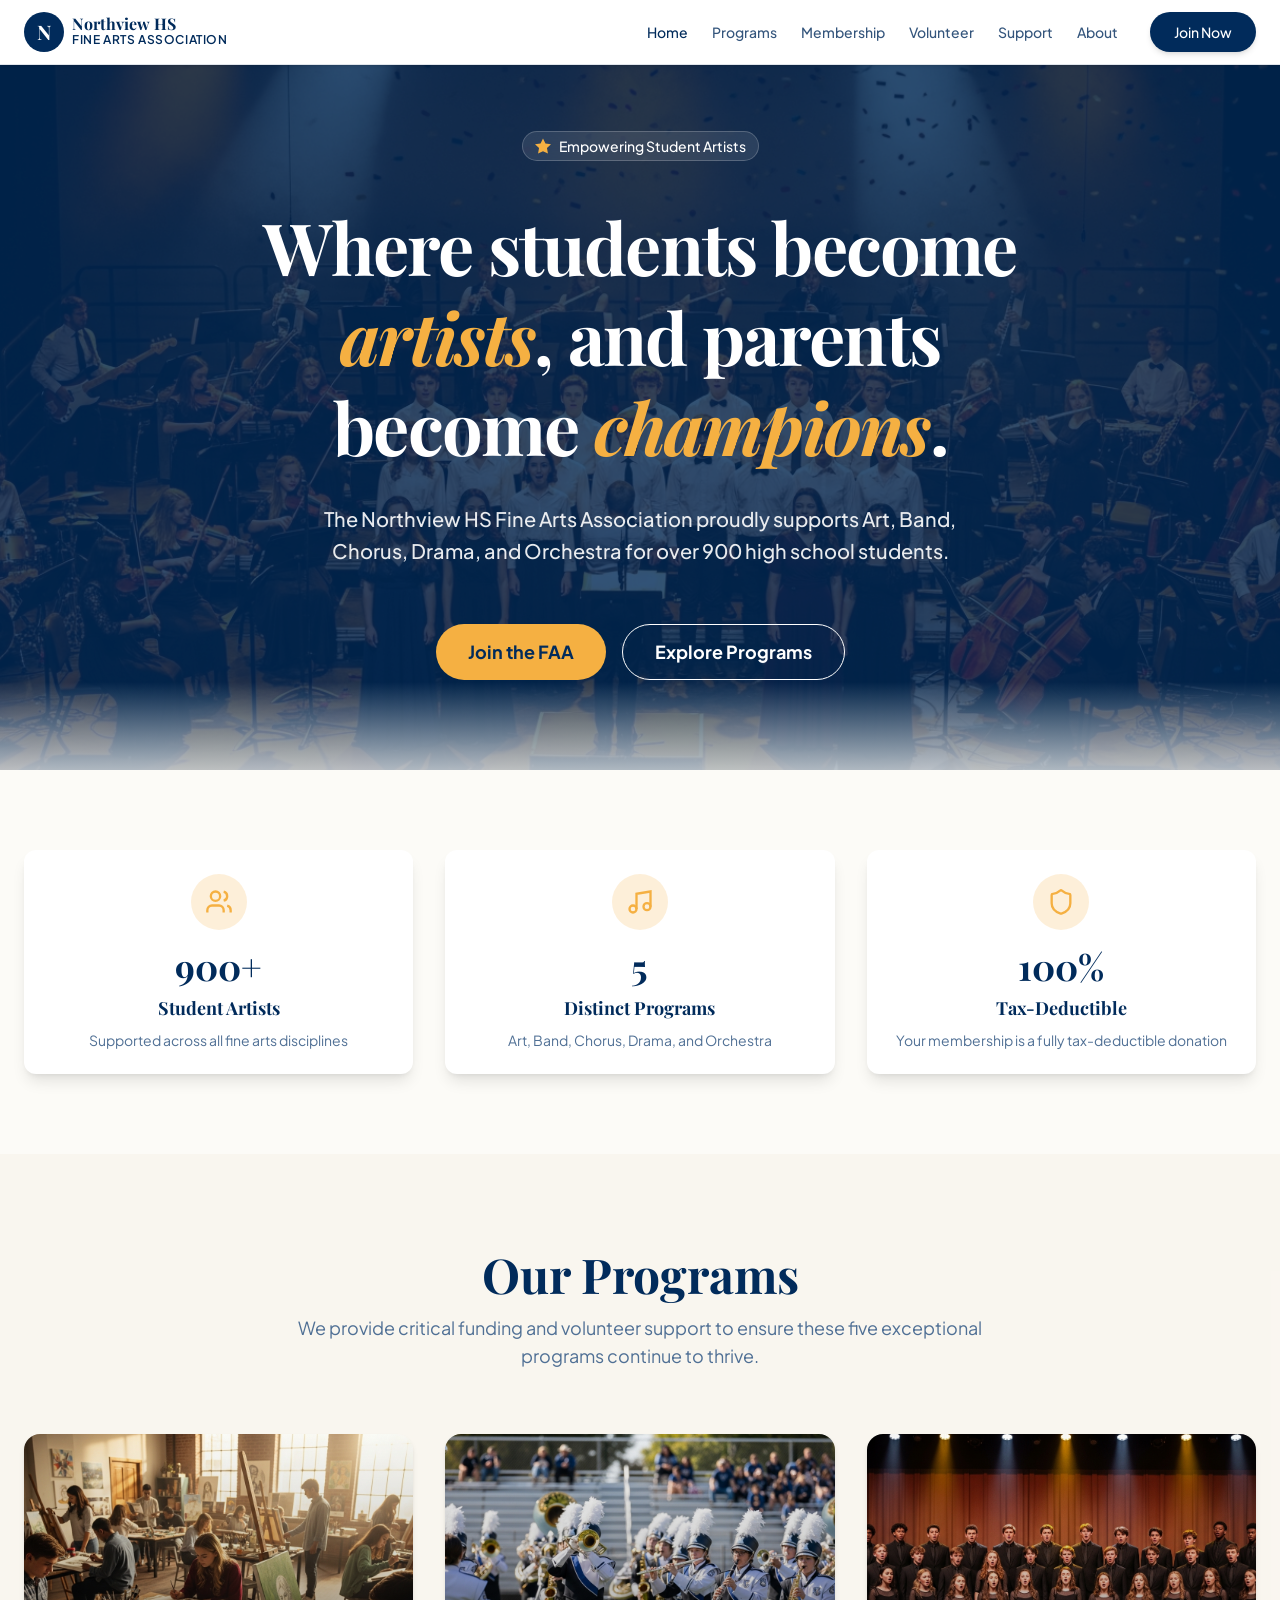
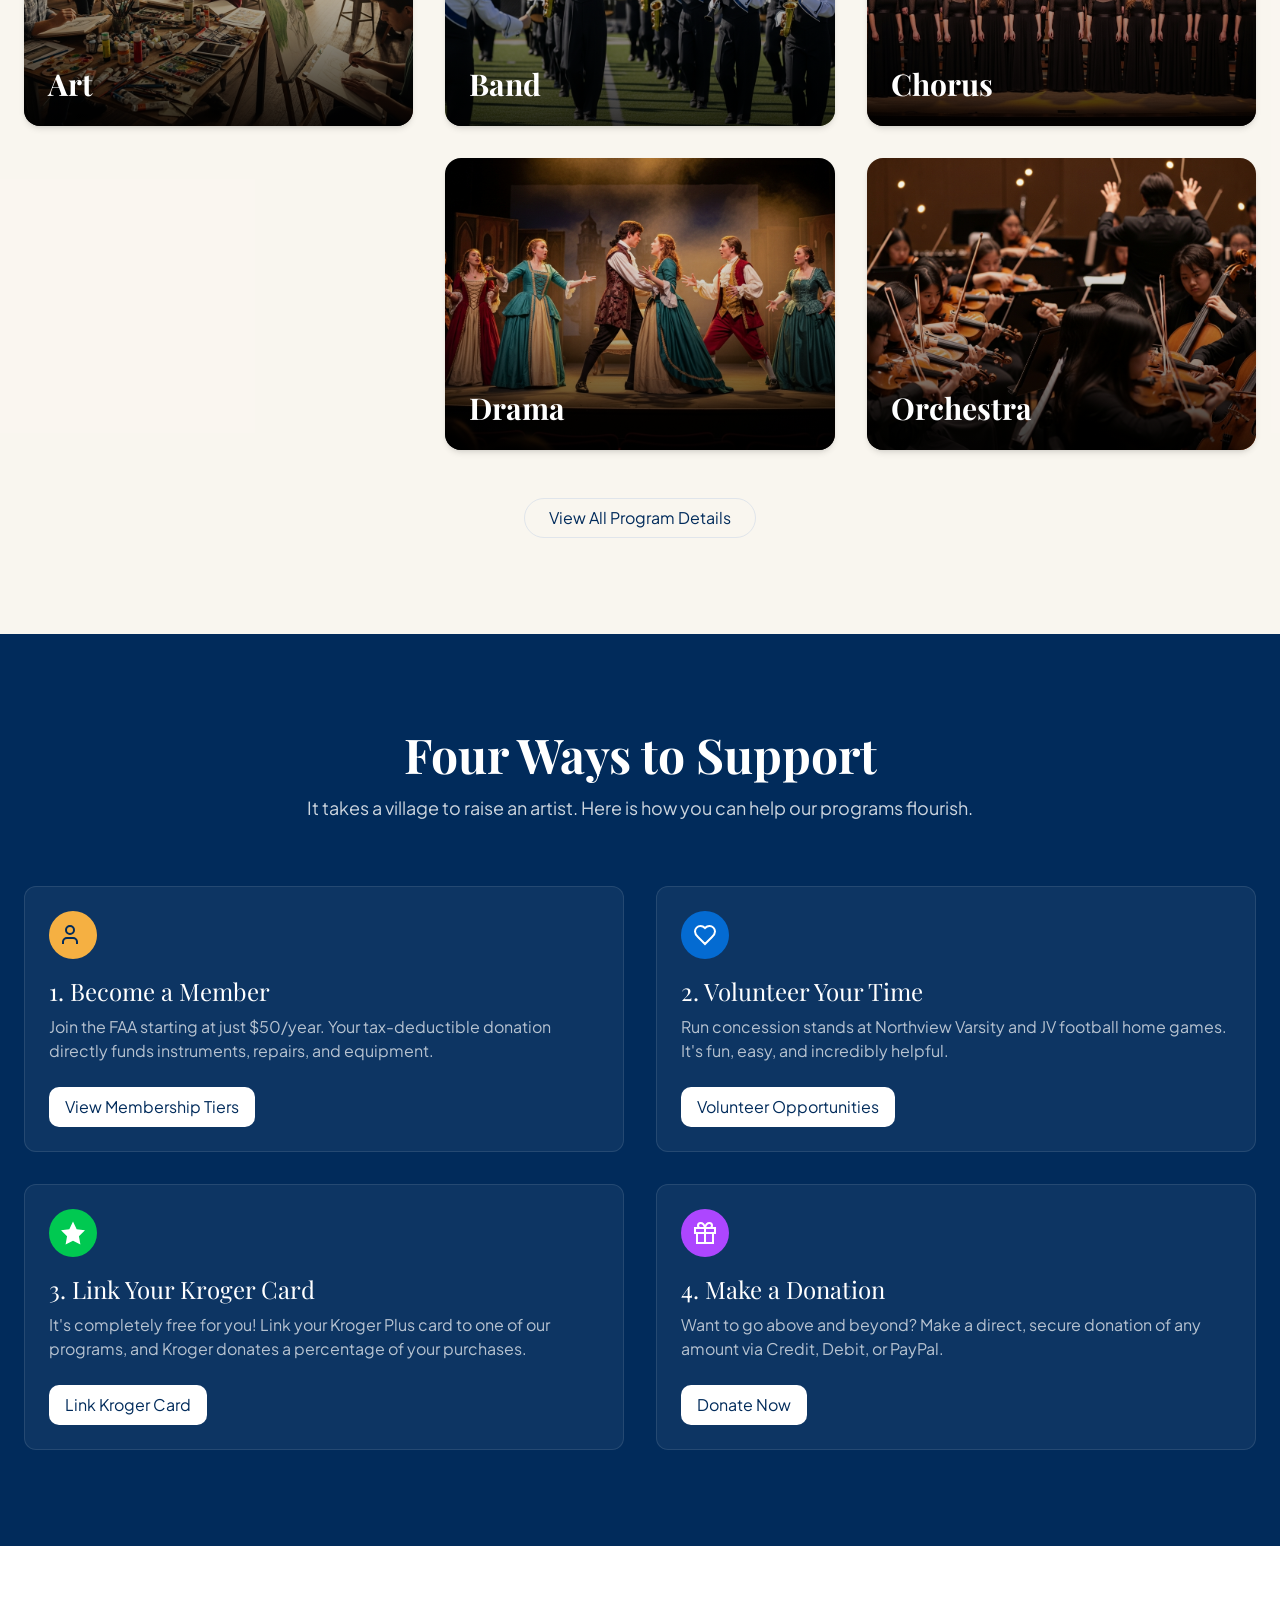
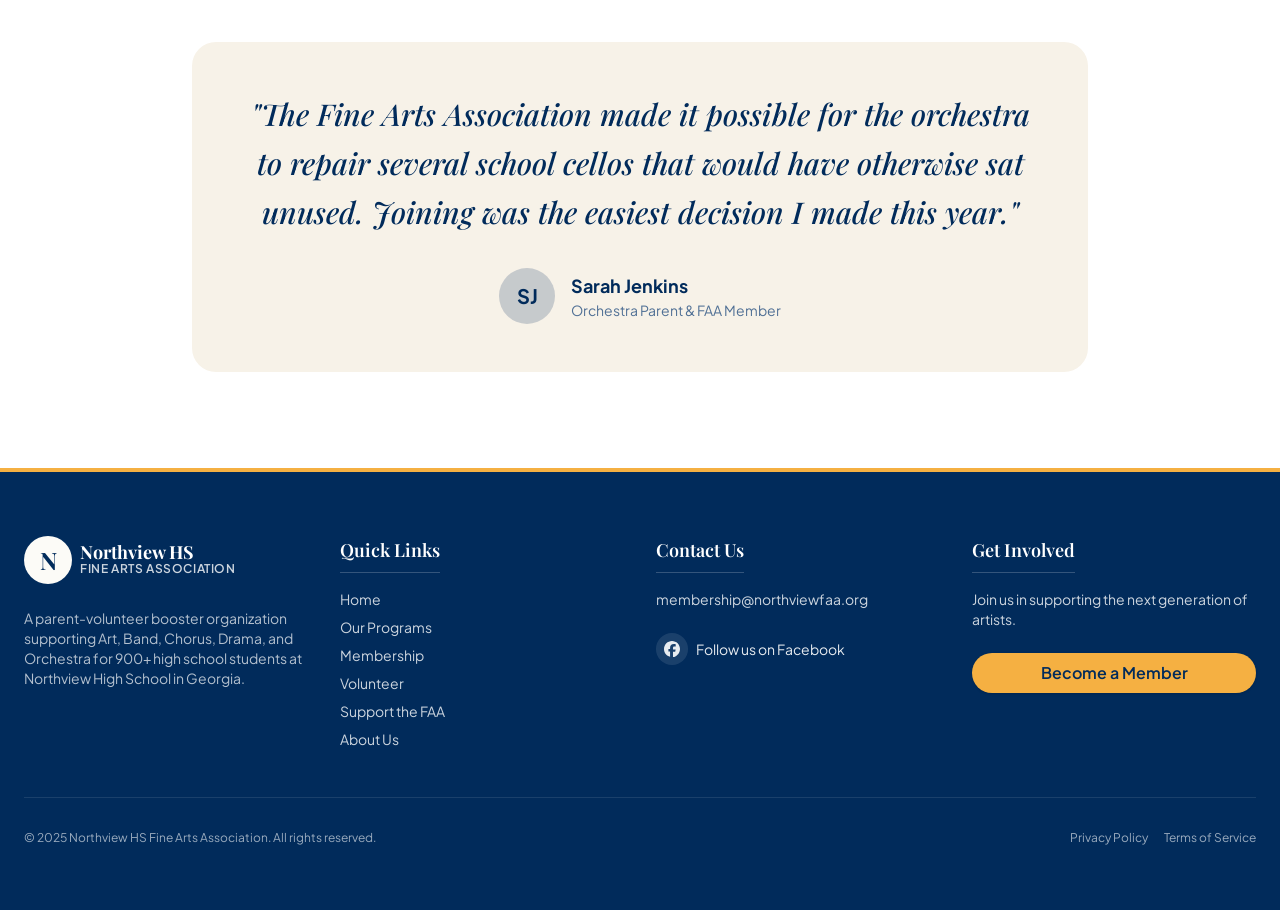
==== commit a1d53d6c: "fixed invisible menu bar" ====
--- a/index.html
+++ b/index.html
@@ -11,7 +11,7 @@
 </head>
 <body class="min-h-screen flex flex-col bg-background font-sans text-foreground">
 
-<header id="site-header" class="fixed top-0 left-0 right-0 z-50 transition-all duration-300 border-b border-transparent bg-transparent py-5">
+<header id="site-header" class="fixed top-0 left-0 right-0 z-50 border-b border-border bg-white shadow-sm py-3">
   <div class="container mx-auto px-4 md:px-6">
     <div class="flex items-center justify-between">
       <a href="index.html" class="flex items-center gap-2 group">
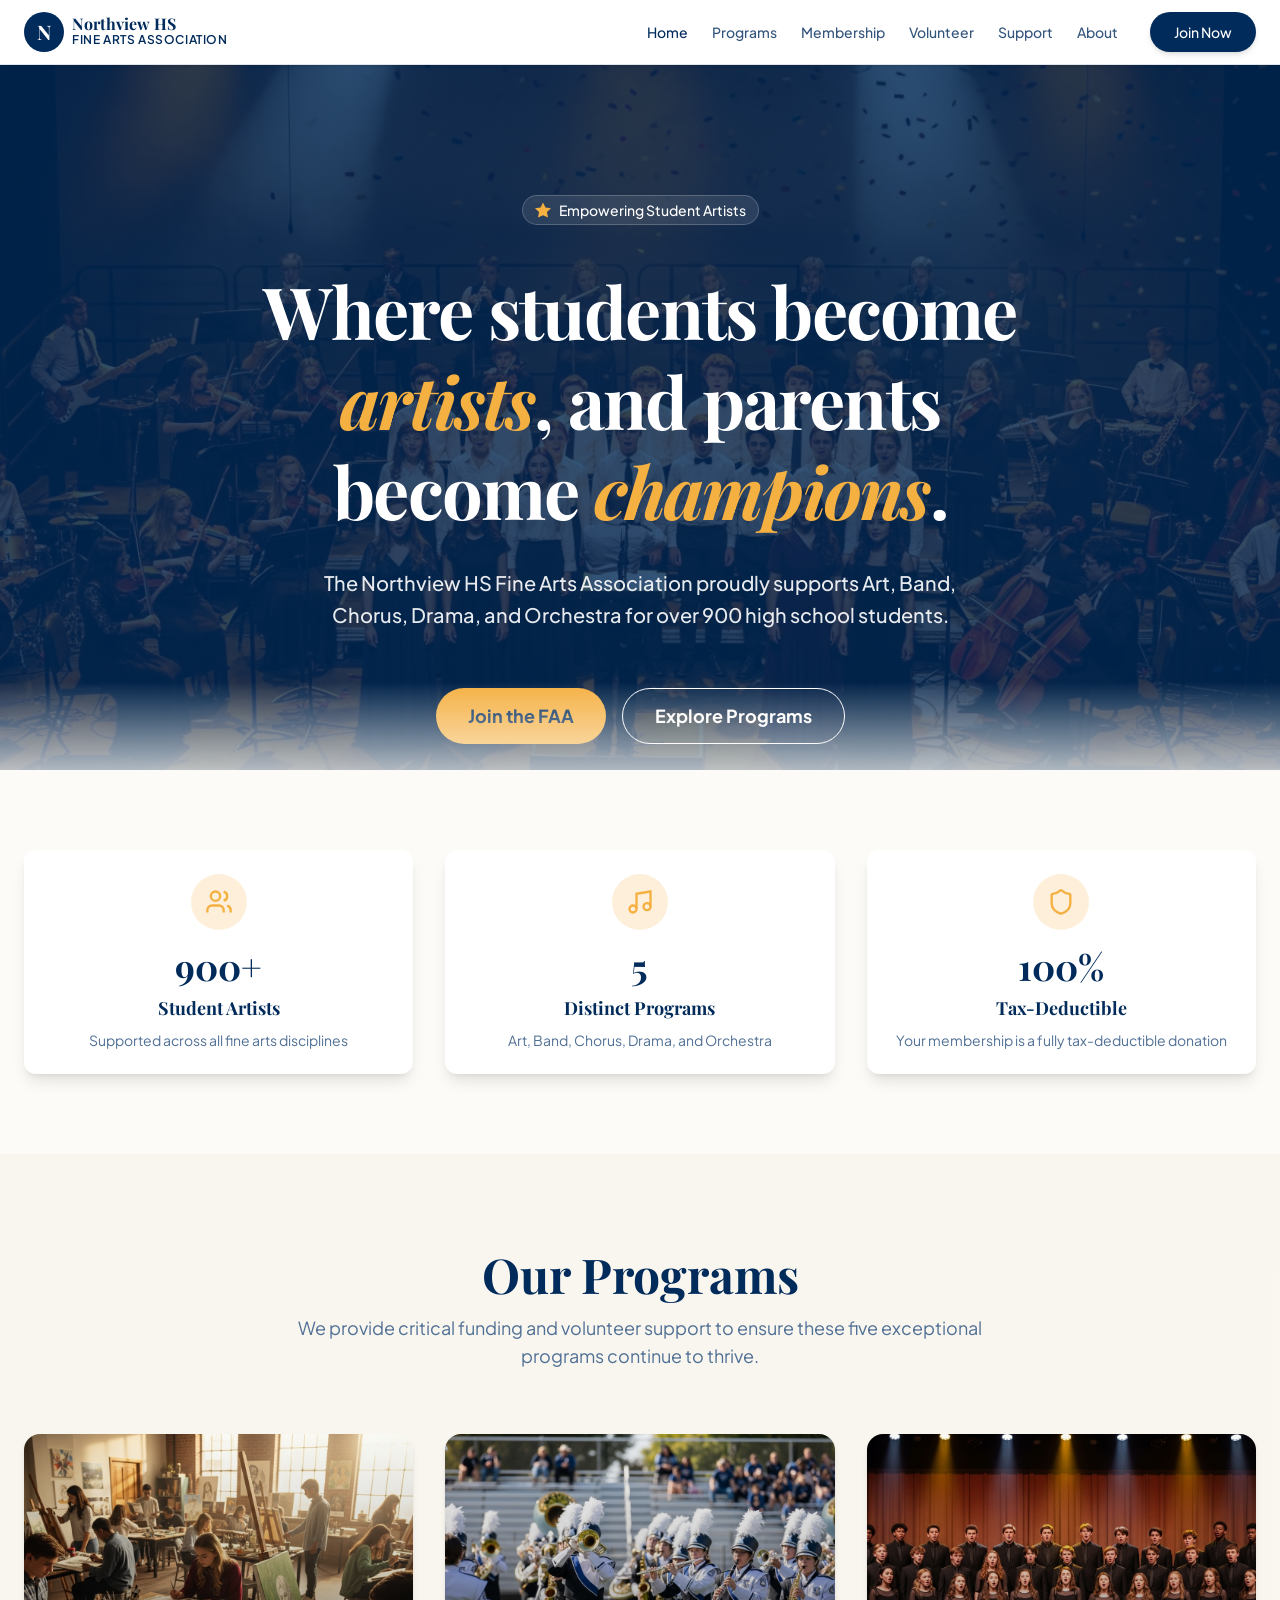
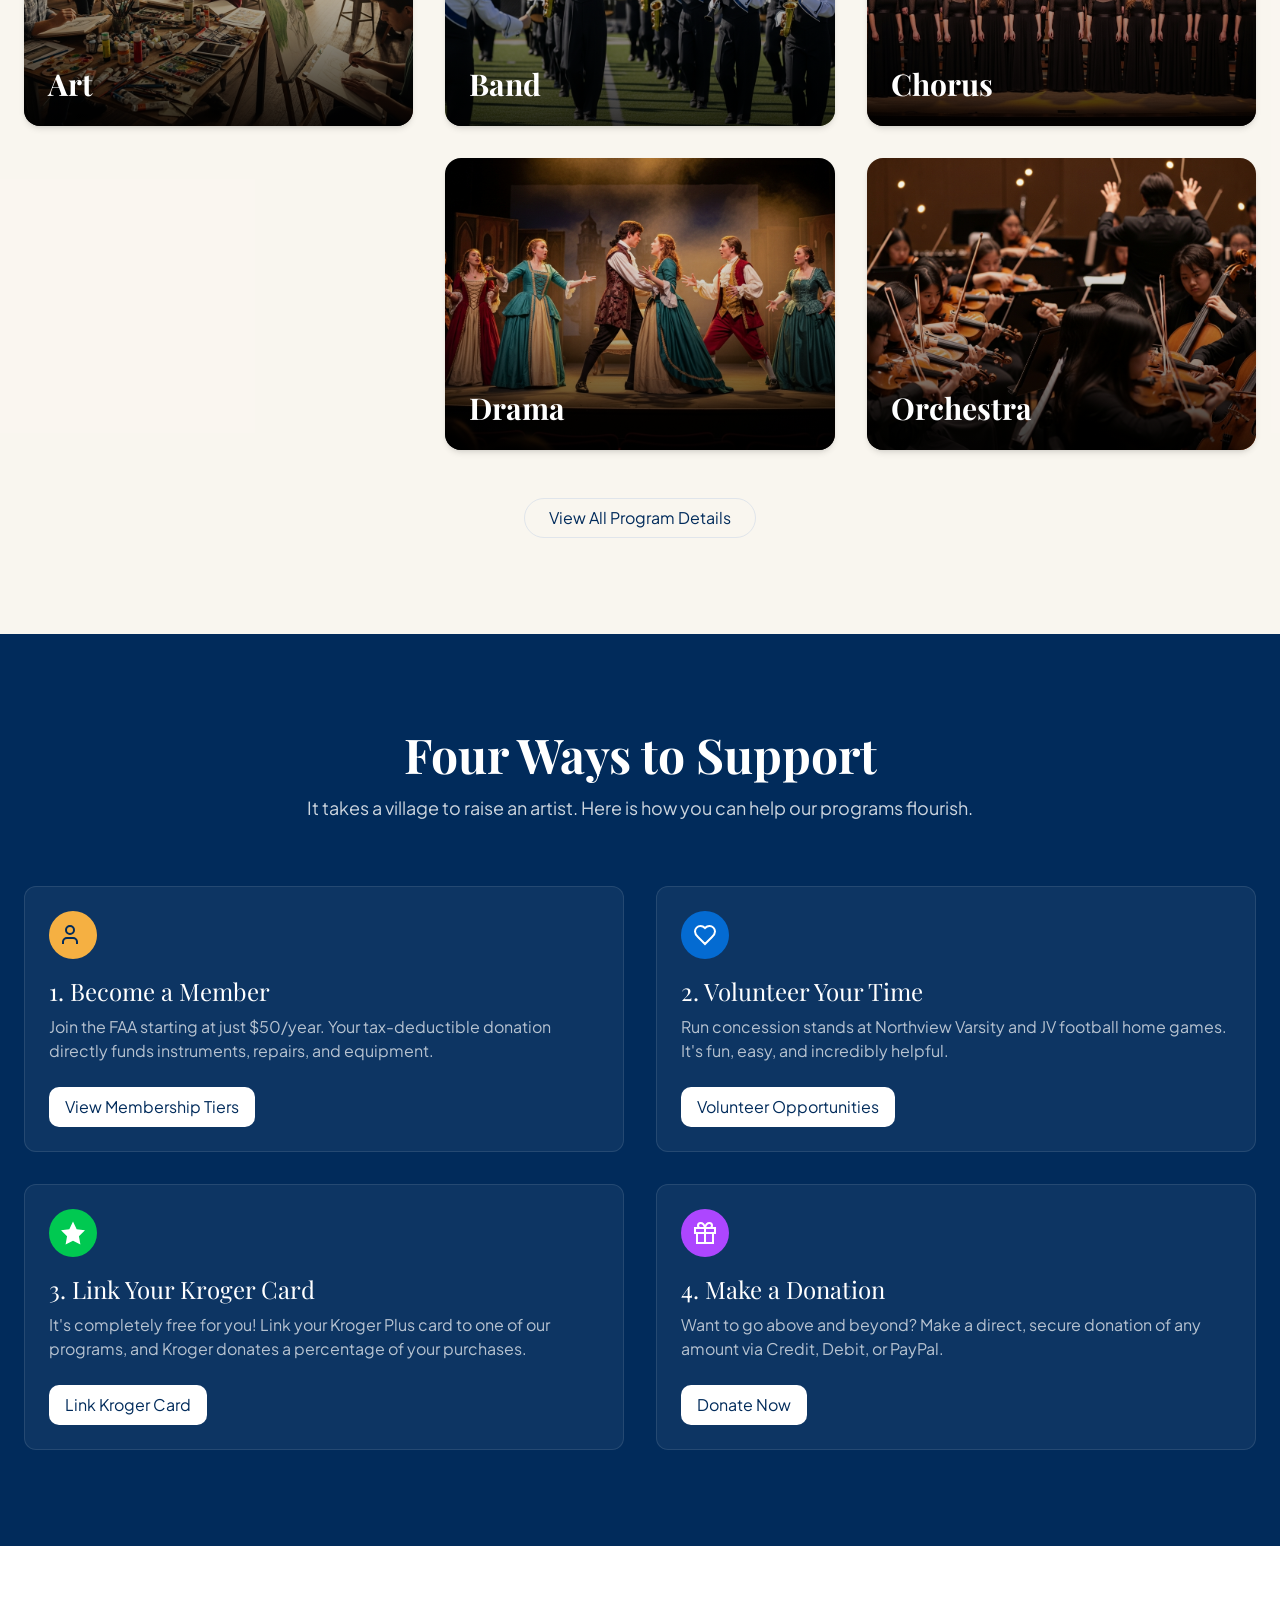
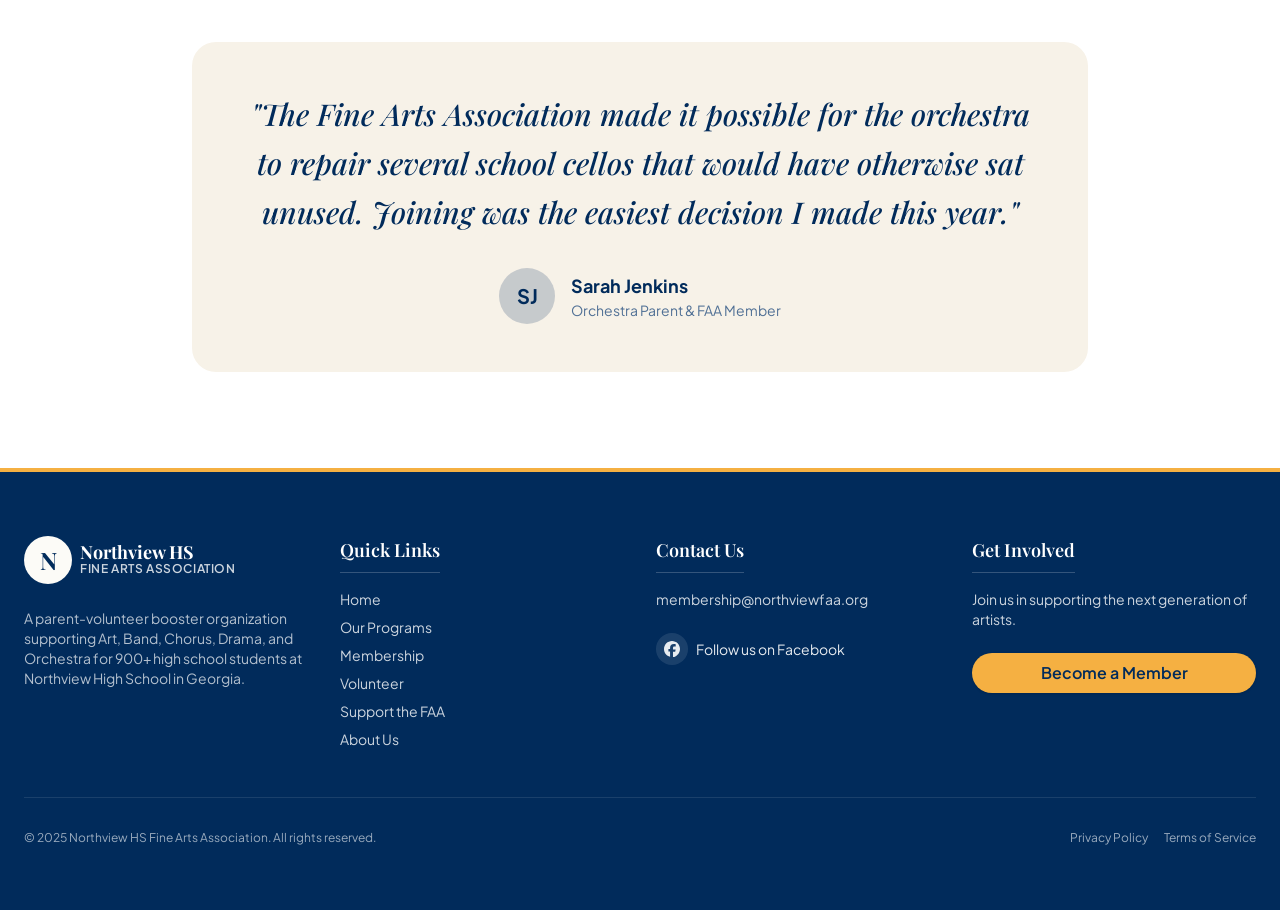
==== commit 98273bd2: "fixed mobile header spacing" ====
--- a/index.html
+++ b/index.html
@@ -67,7 +67,7 @@
   <section class="relative w-full h-[90vh] min-h-[600px] flex items-center justify-center overflow-hidden">
     <div class="absolute inset-0 bg-primary/80 z-10"></div>
     <div class="absolute inset-0 bg-cover bg-center bg-no-repeat" style="background-image: url('images/hero.png')"></div>
-    <div class="container relative z-20 mx-auto px-4 md:px-6 text-center text-white">
+    <div class="container relative z-20 mx-auto px-4 md:px-6 pt-32 md:pt-0 text-center text-white">
       <div class="max-w-4xl mx-auto flex flex-col items-center gap-6">
         <div class="inline-flex items-center rounded-full border border-white/20 bg-white/10 px-3 py-1 text-sm font-medium backdrop-blur-md mb-4">
           <svg class="mr-2 h-4 w-4 text-accent" viewBox="0 0 24 24" fill="currentColor"><path d="M12 .587l3.668 7.568 8.332 1.151-6.064 5.828 1.48 8.279L12 19.771l-7.416 3.642 1.48-8.279L0 9.306l8.332-1.151z"/></svg>
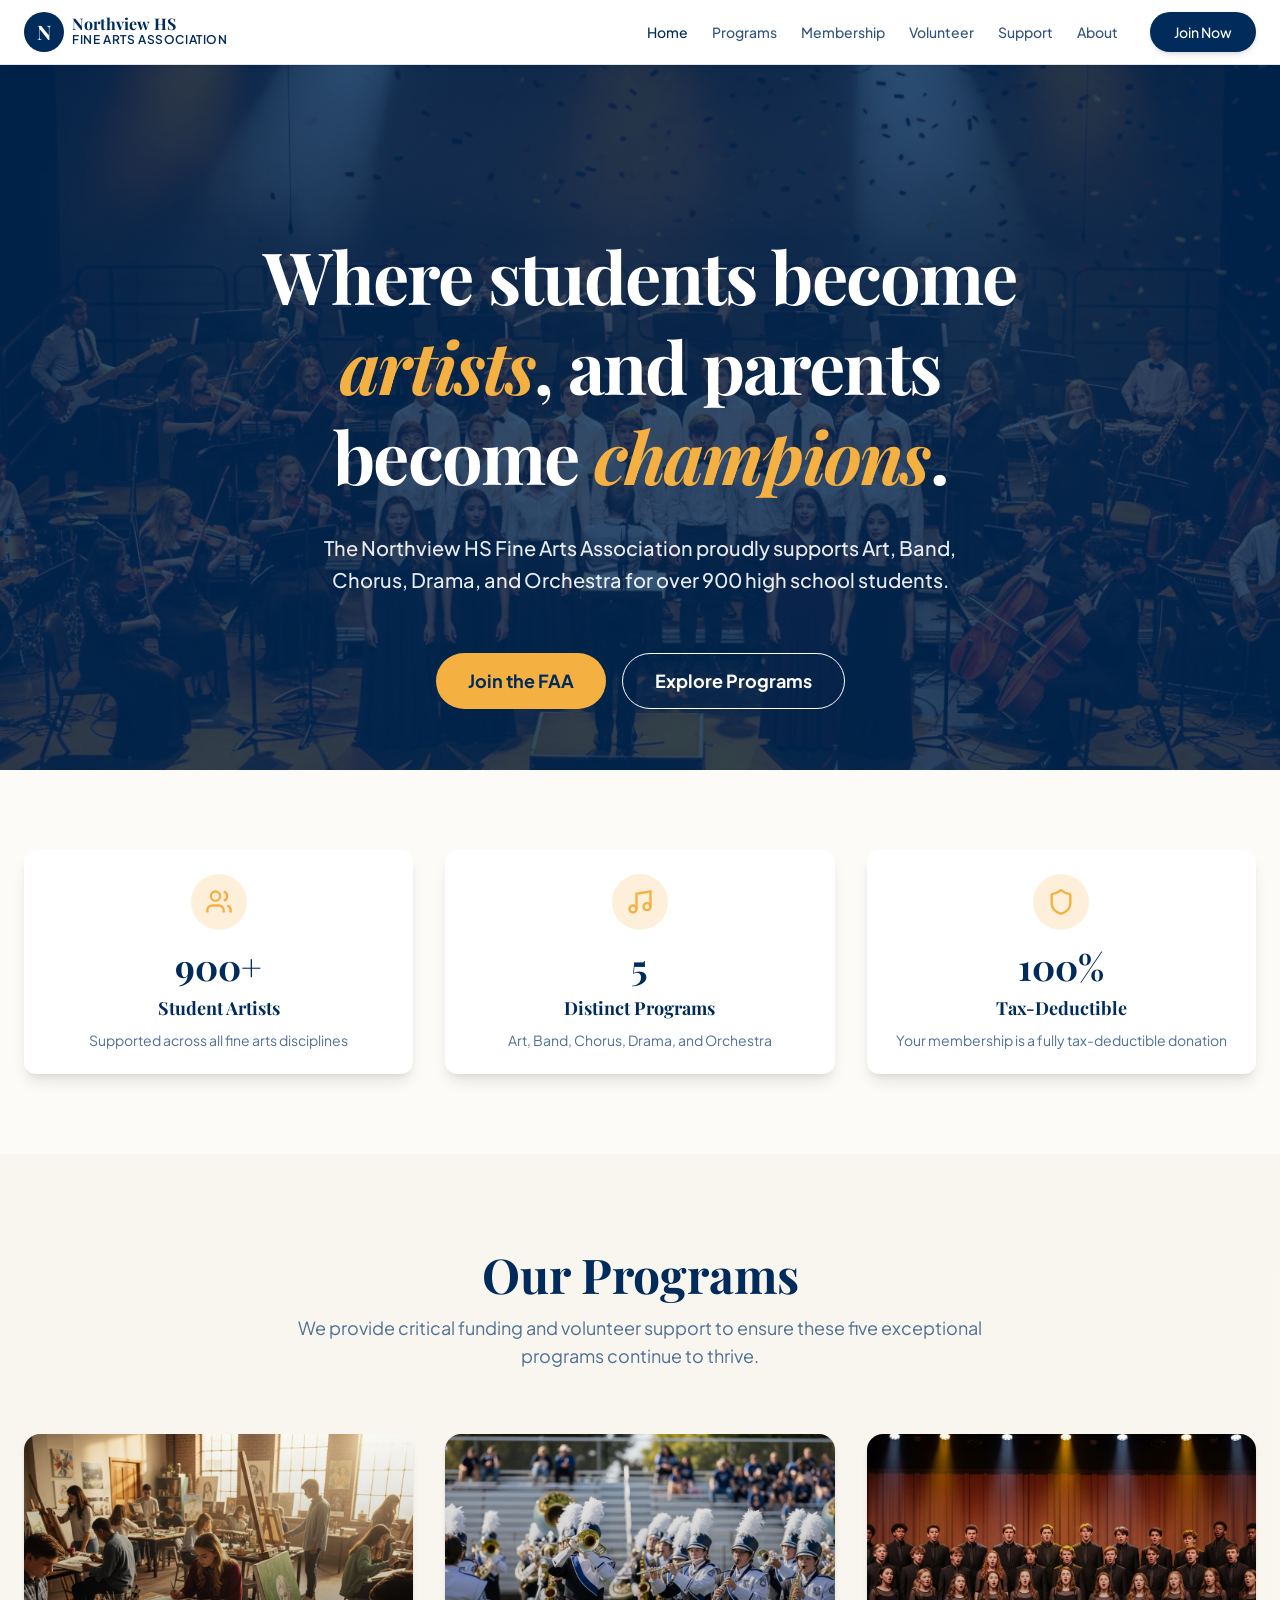
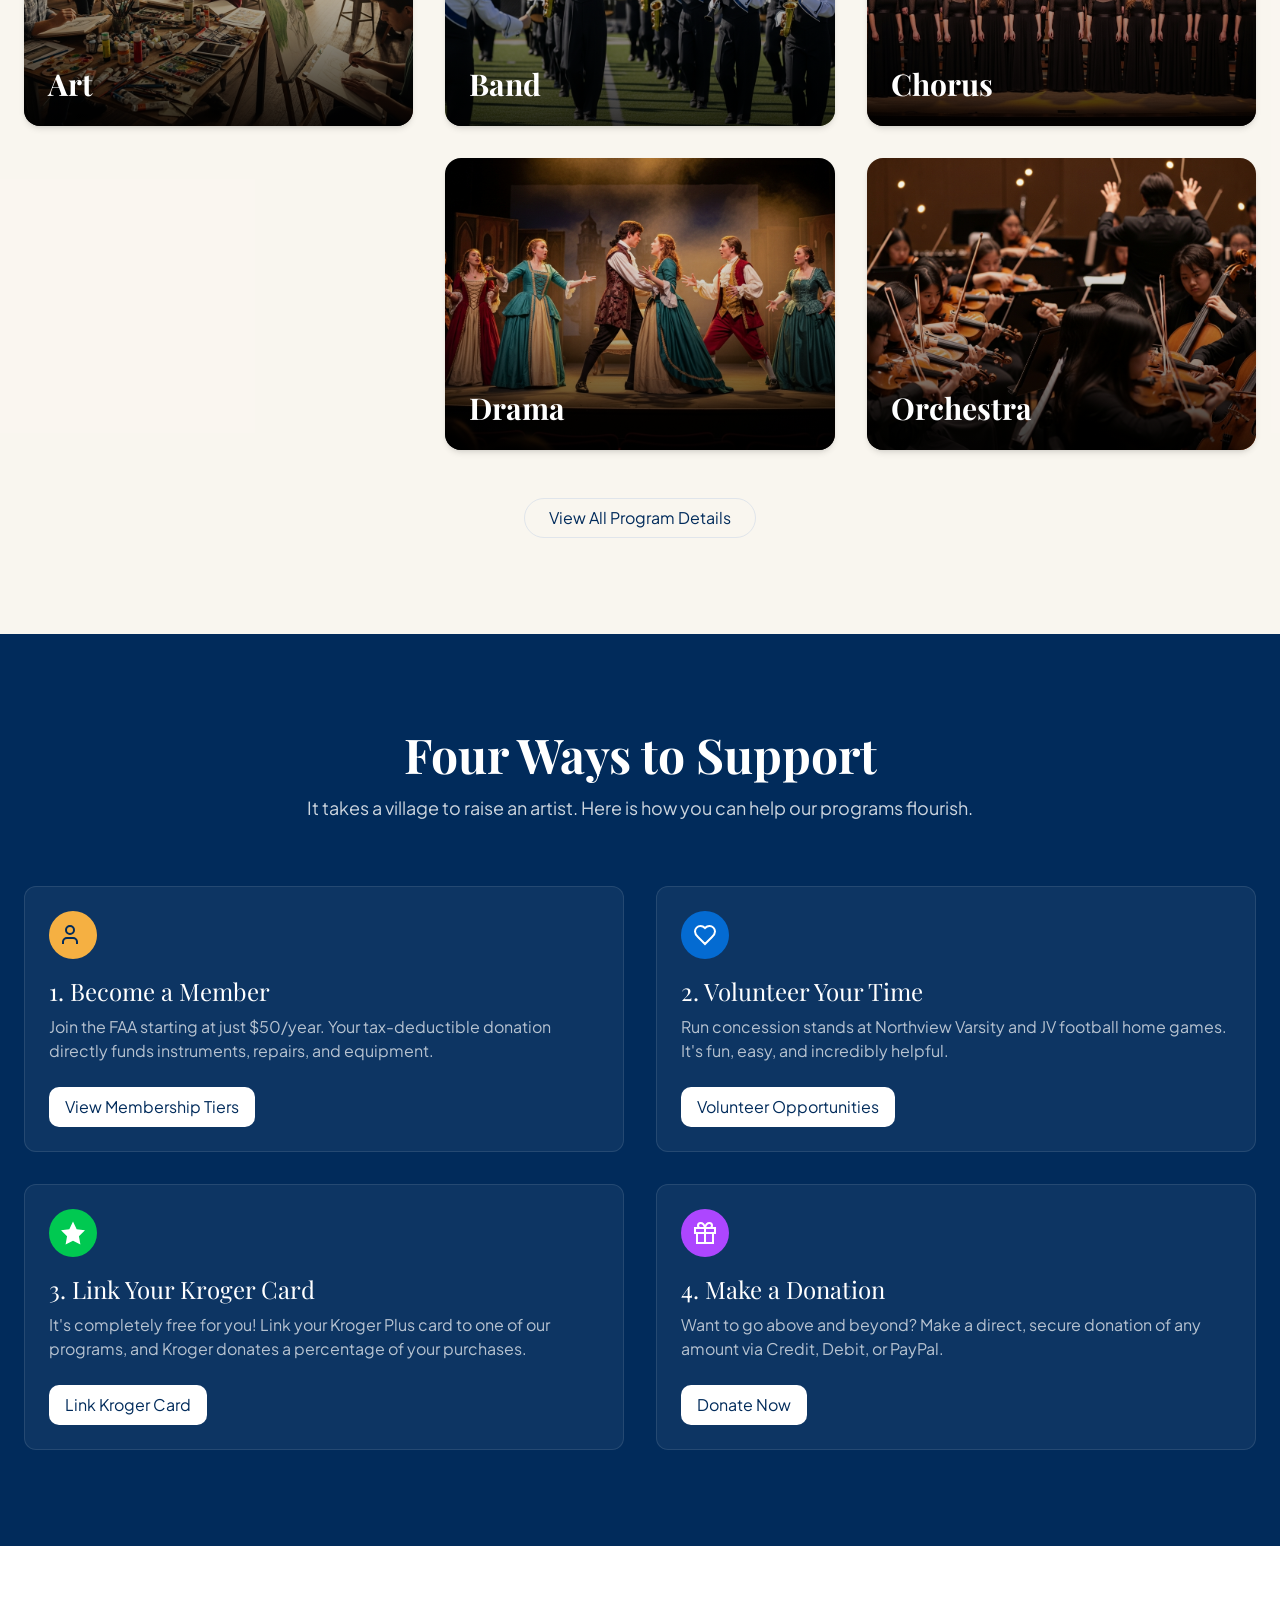
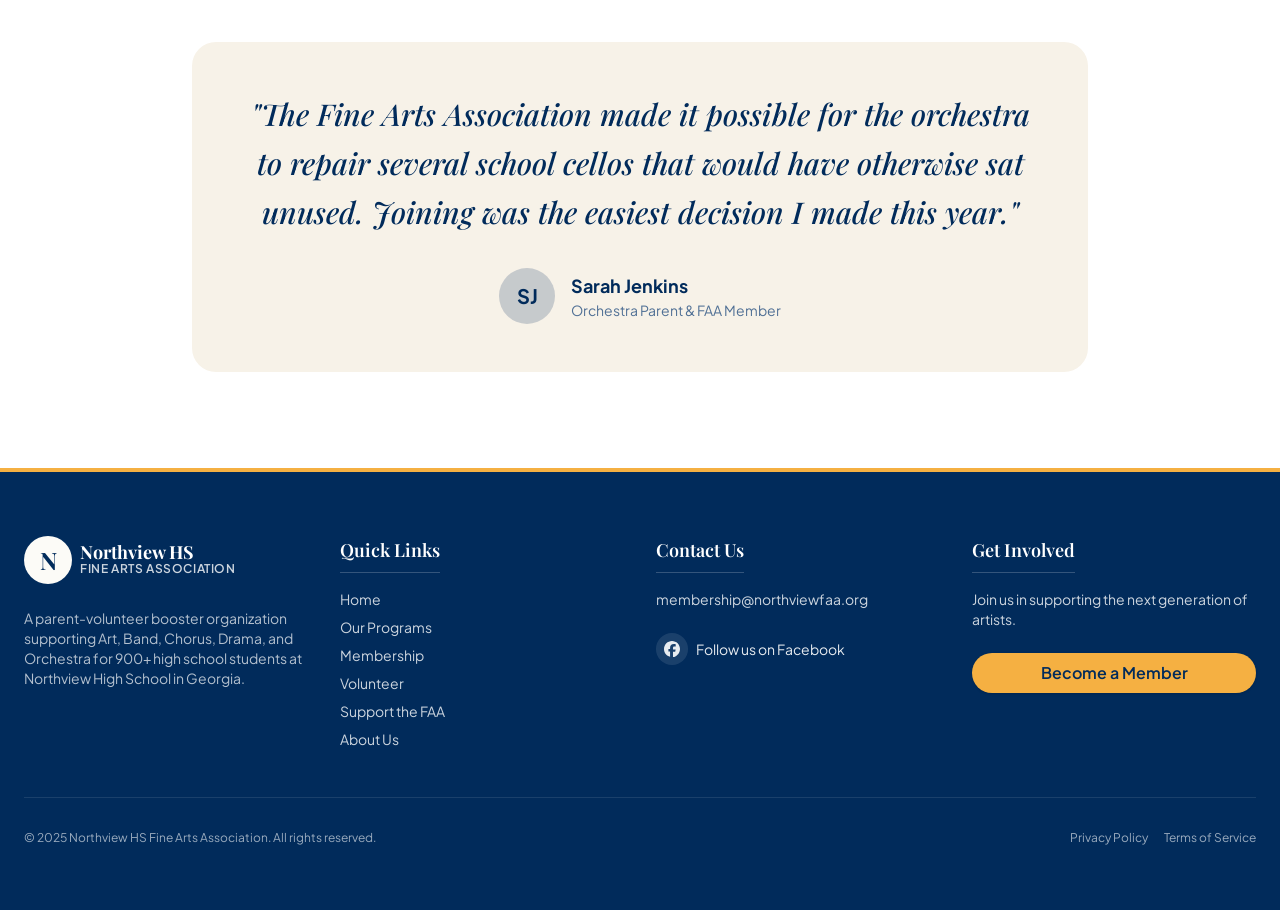
==== commit 5770995e: "removed homepage gradient and unneeded tag" ====
--- a/index.html
+++ b/index.html
@@ -69,10 +69,6 @@
     <div class="absolute inset-0 bg-cover bg-center bg-no-repeat" style="background-image: url('images/hero.png')"></div>
     <div class="container relative z-20 mx-auto px-4 md:px-6 pt-32 md:pt-0 text-center text-white">
       <div class="max-w-4xl mx-auto flex flex-col items-center gap-6">
-        <div class="inline-flex items-center rounded-full border border-white/20 bg-white/10 px-3 py-1 text-sm font-medium backdrop-blur-md mb-4">
-          <svg class="mr-2 h-4 w-4 text-accent" viewBox="0 0 24 24" fill="currentColor"><path d="M12 .587l3.668 7.568 8.332 1.151-6.064 5.828 1.48 8.279L12 19.771l-7.416 3.642 1.48-8.279L0 9.306l8.332-1.151z"/></svg>
-          Empowering Student Artists
-        </div>
         <h1 class="text-5xl md:text-7xl font-serif font-bold tracking-tight text-balance leading-tight">
           Where students become <span class="text-accent italic">artists</span>, and parents become <span class="text-accent italic">champions</span>.
         </h1>
@@ -85,7 +81,7 @@
         </div>
       </div>
     </div>
-    <div class="absolute bottom-0 left-0 right-0 h-32 bg-gradient-to-t from-background to-transparent z-20"></div>
+    <div class="absolute bottom-0 left-0 right-0 h-32 from-background to-transparent z-20"></div>
   </section>
 
   <!-- Impact Stats -->
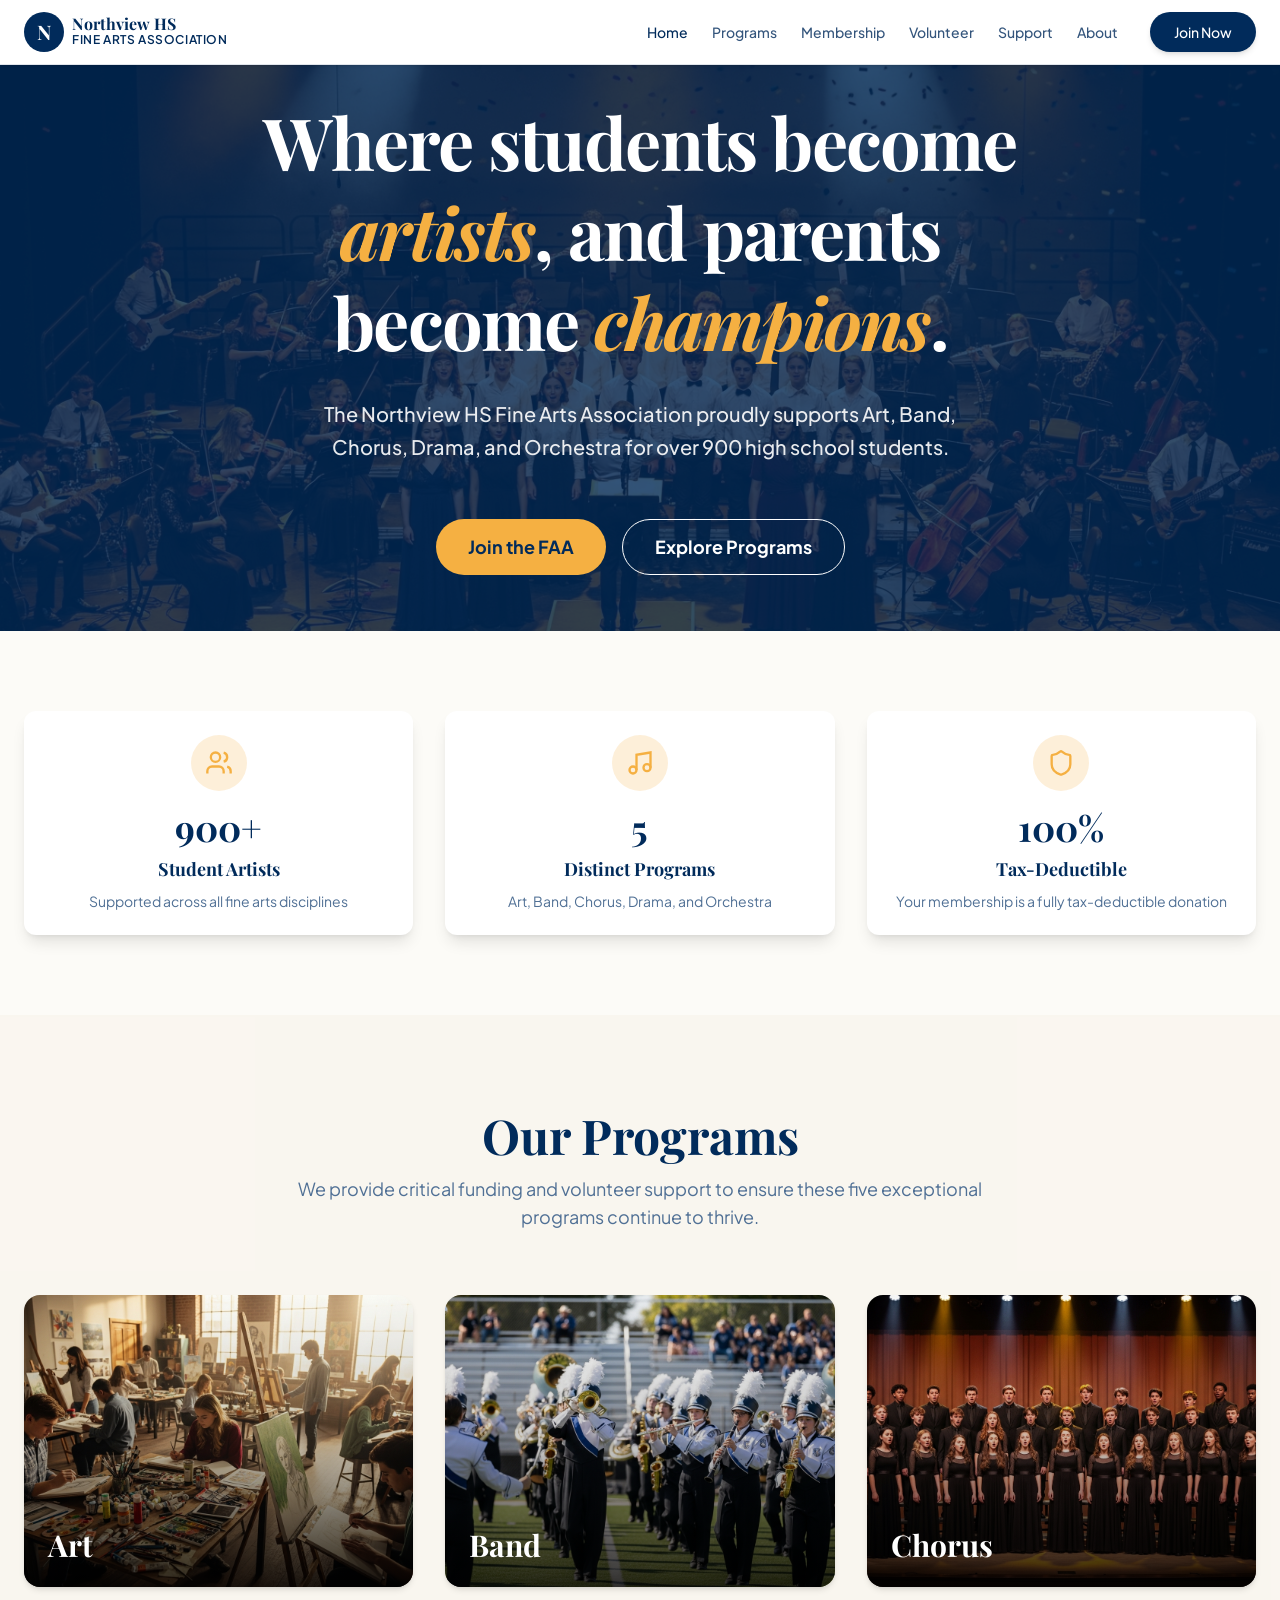
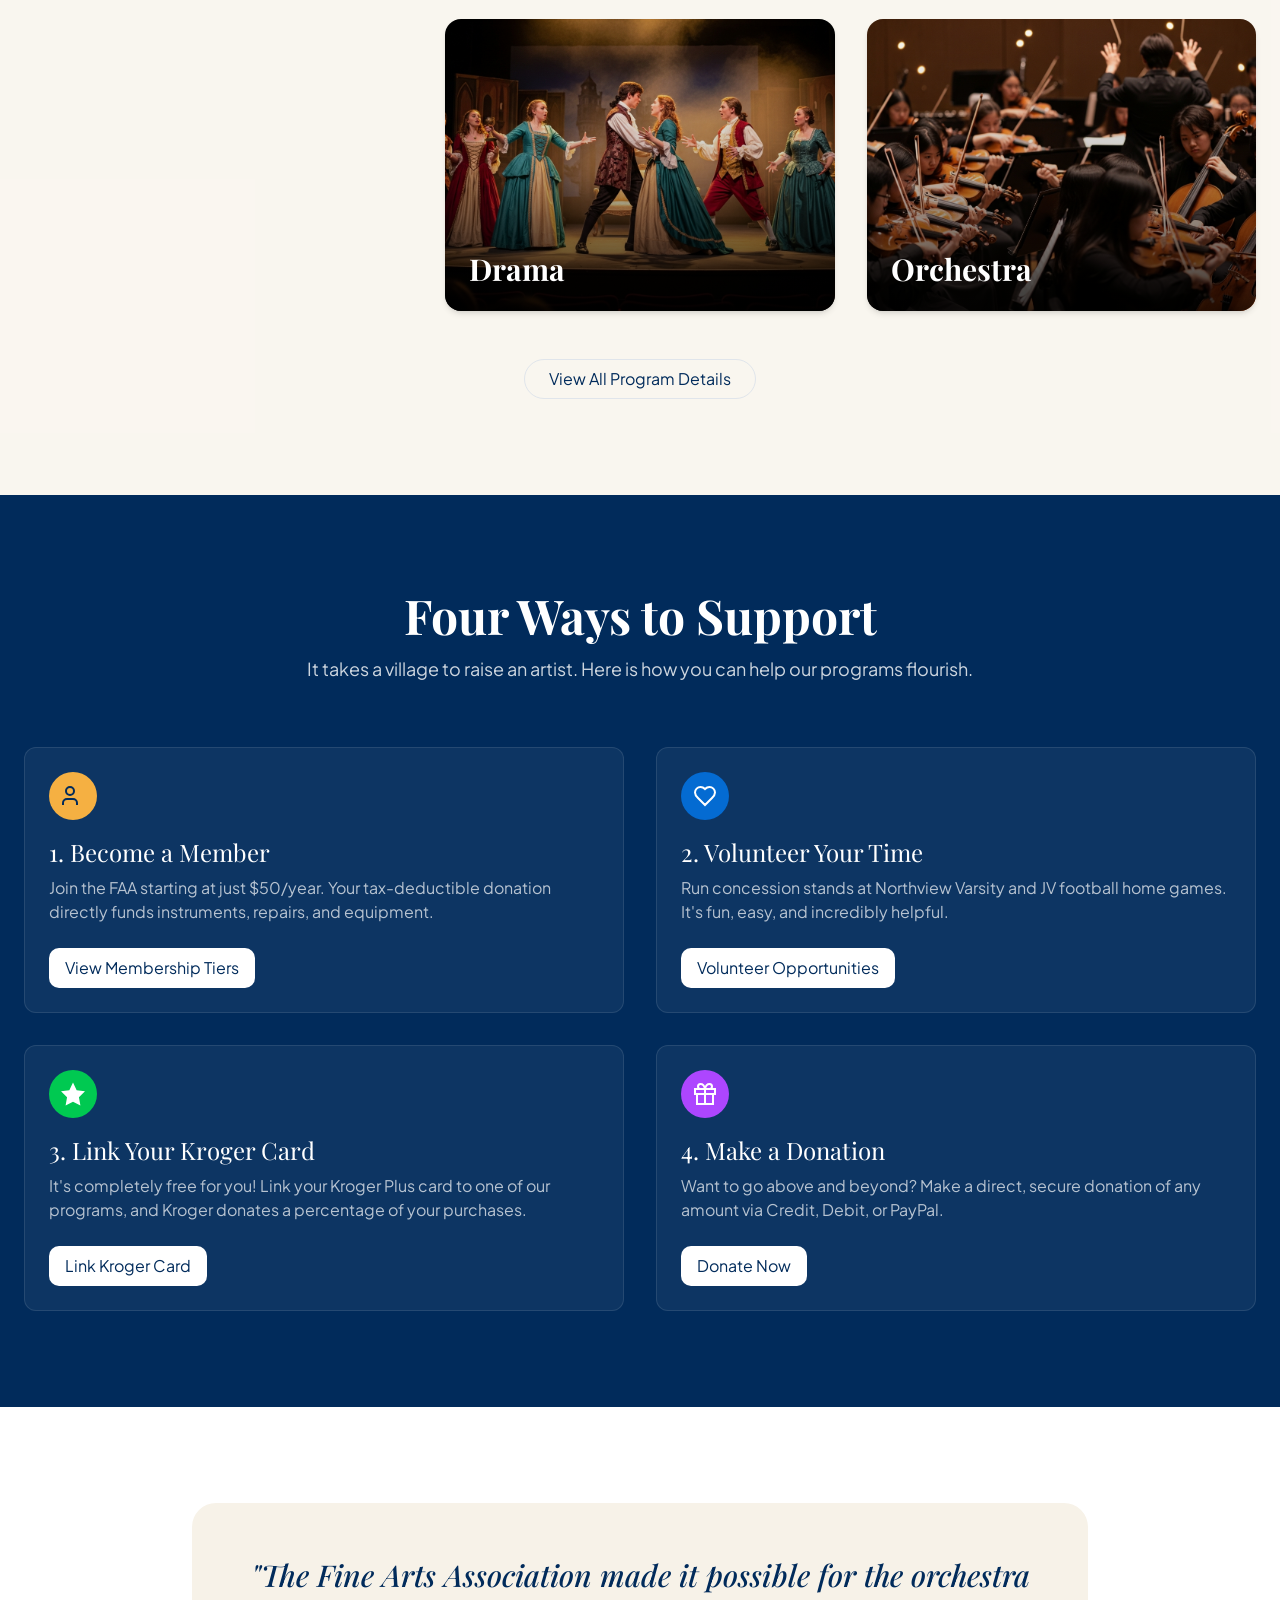
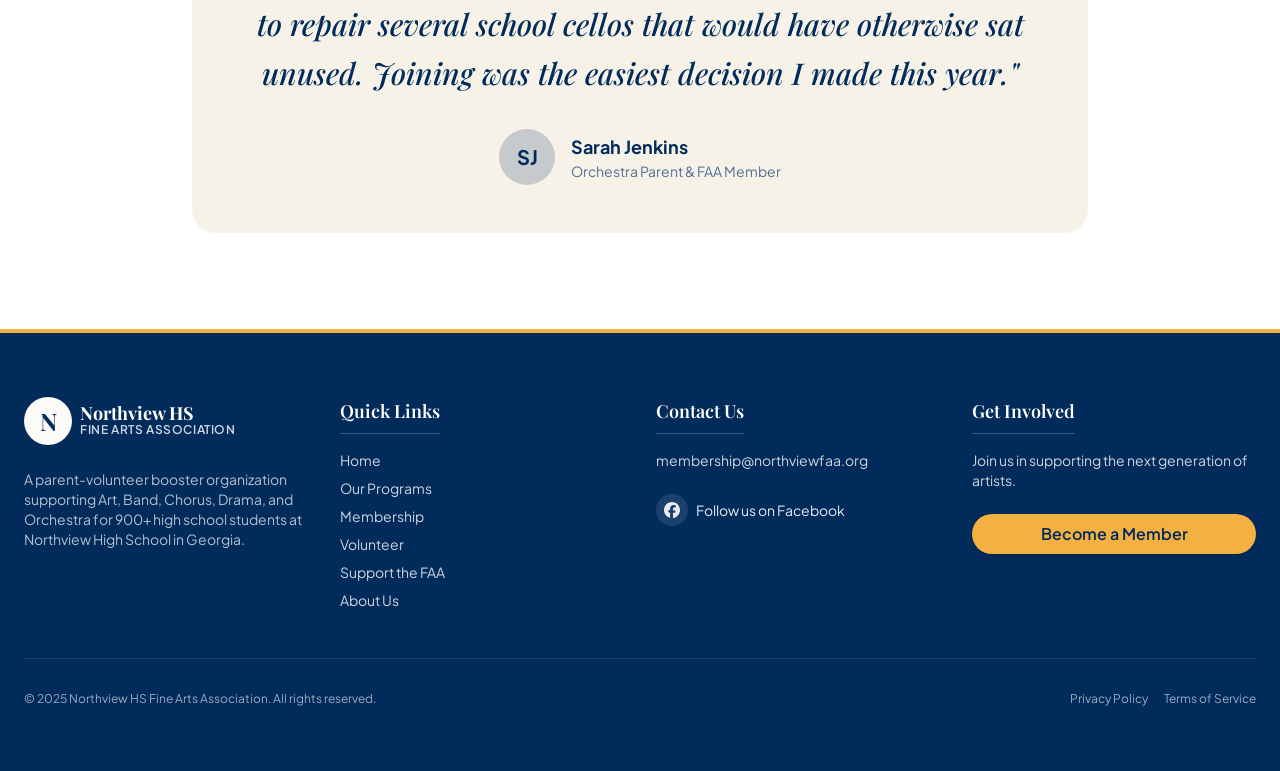
==== commit ca7383f7: "finally fixed hero spacing on mobile and desktop" ====
--- a/index.html
+++ b/index.html
@@ -64,10 +64,10 @@
 
 <div class="w-full">
   <!-- Hero -->
-  <section class="relative w-full h-[90vh] min-h-[600px] flex items-center justify-center overflow-hidden">
+  <section class="relative w-full min-h-[90vh] flex items-center justify-center overflow-hidden py-24">
     <div class="absolute inset-0 bg-primary/80 z-10"></div>
     <div class="absolute inset-0 bg-cover bg-center bg-no-repeat" style="background-image: url('images/hero.png')"></div>
-    <div class="container relative z-20 mx-auto px-4 md:px-6 pt-32 md:pt-0 text-center text-white">
+    <div class="container relative z-20 mx-auto px-4 md:px-6 text-center text-white">
       <div class="max-w-4xl mx-auto flex flex-col items-center gap-6">
         <h1 class="text-5xl md:text-7xl font-serif font-bold tracking-tight text-balance leading-tight">
           Where students become <span class="text-accent italic">artists</span>, and parents become <span class="text-accent italic">champions</span>.
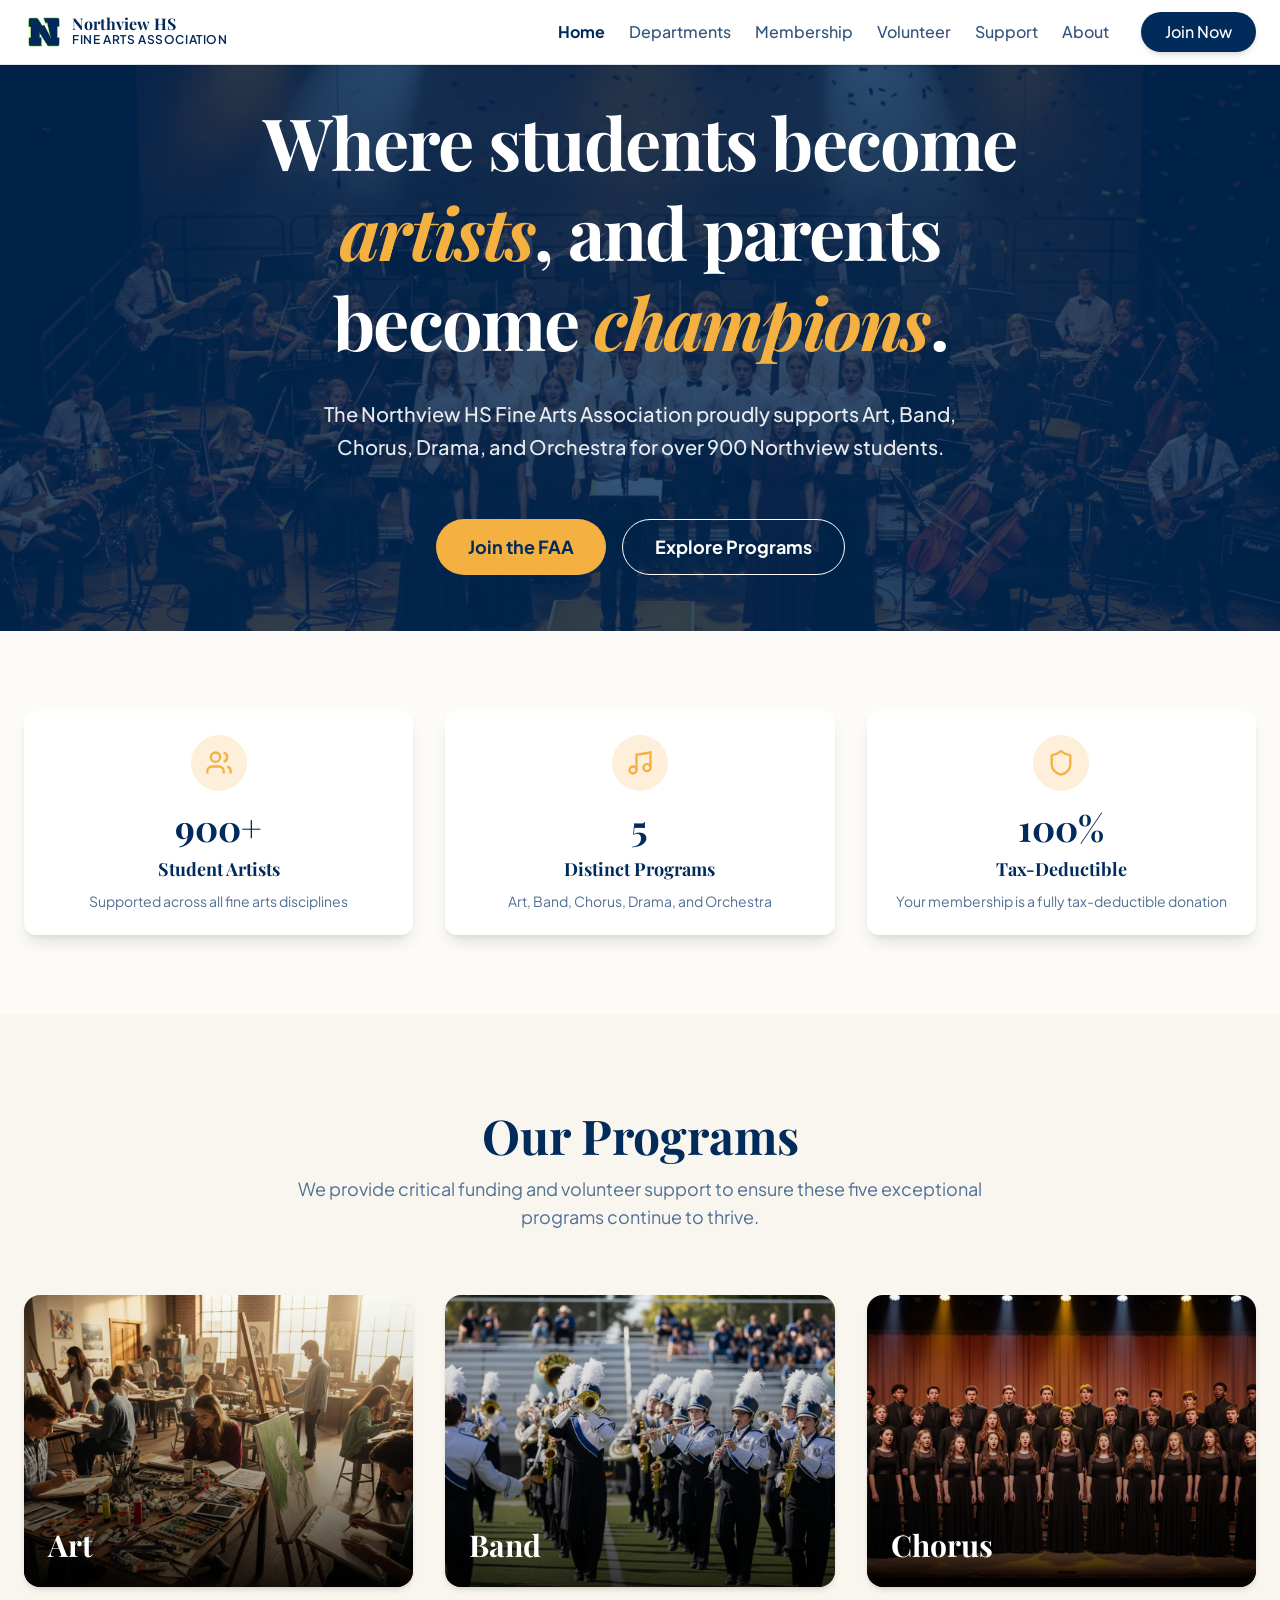
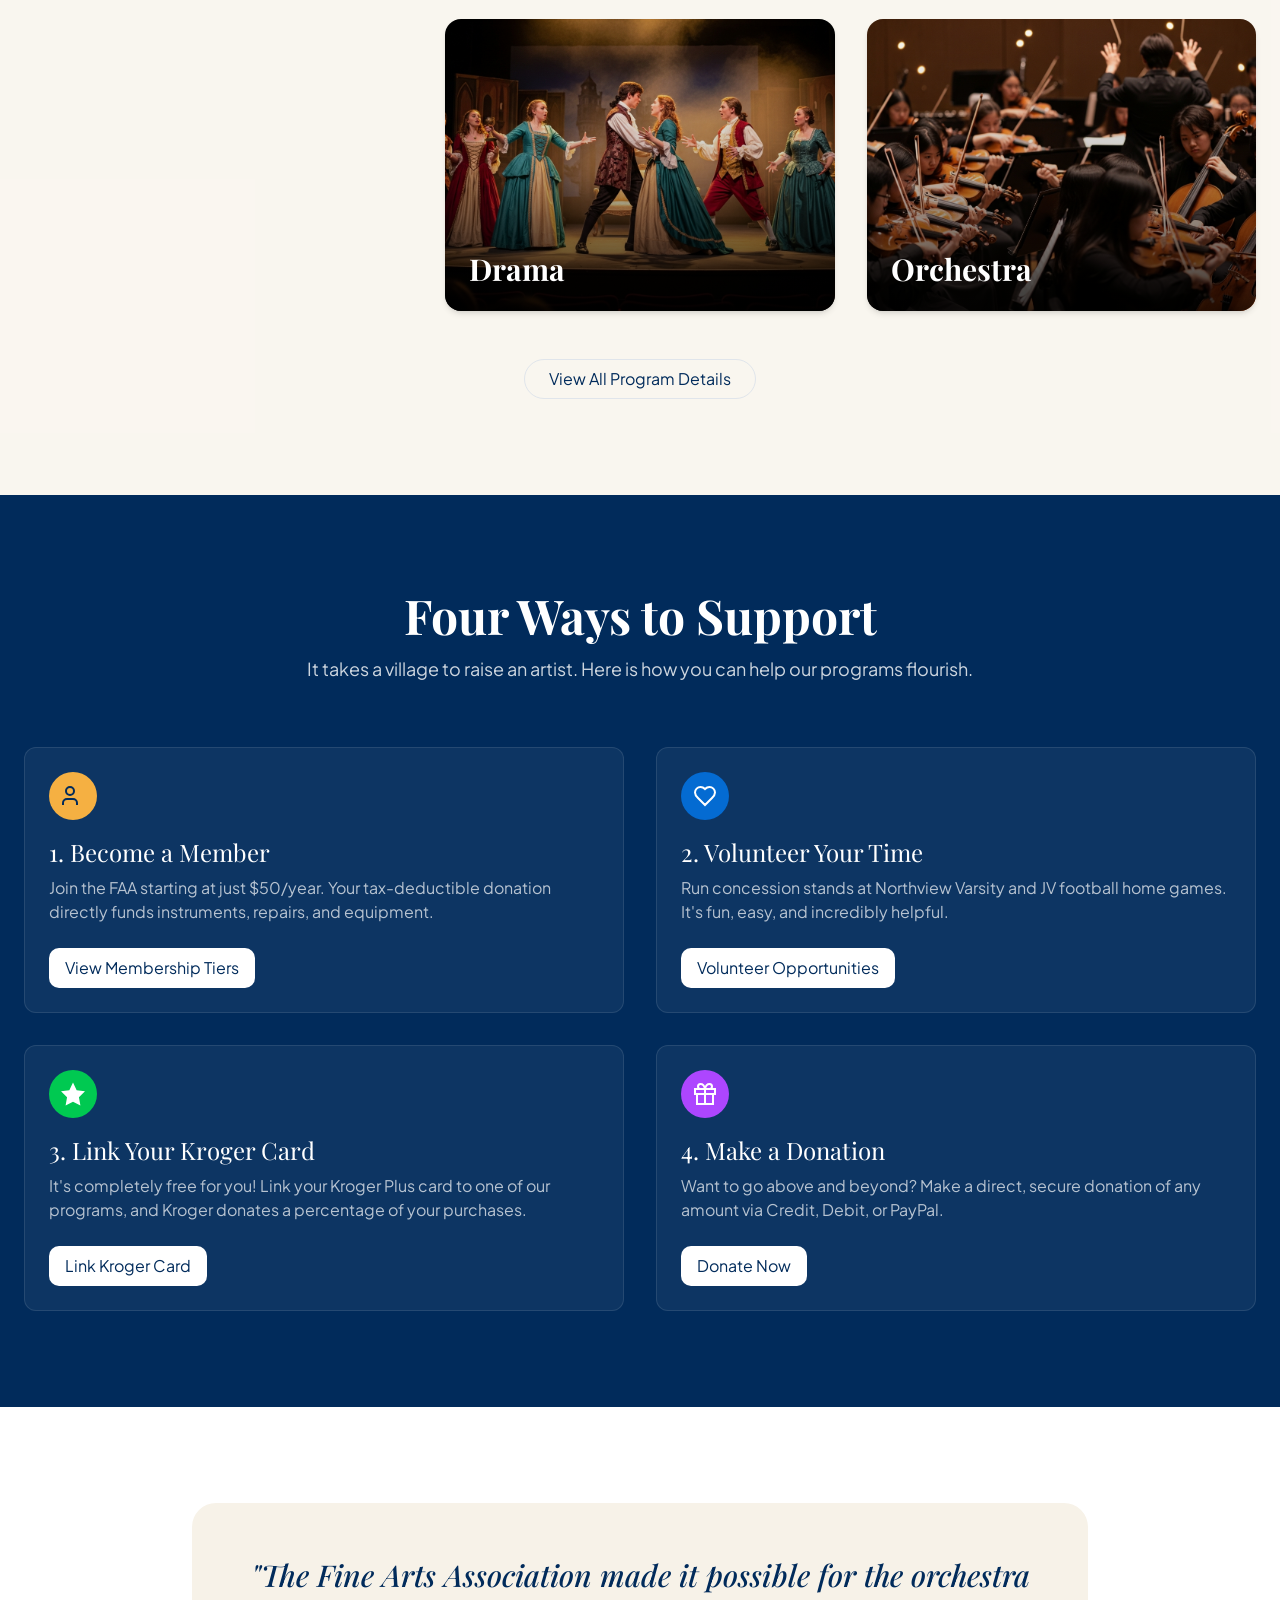
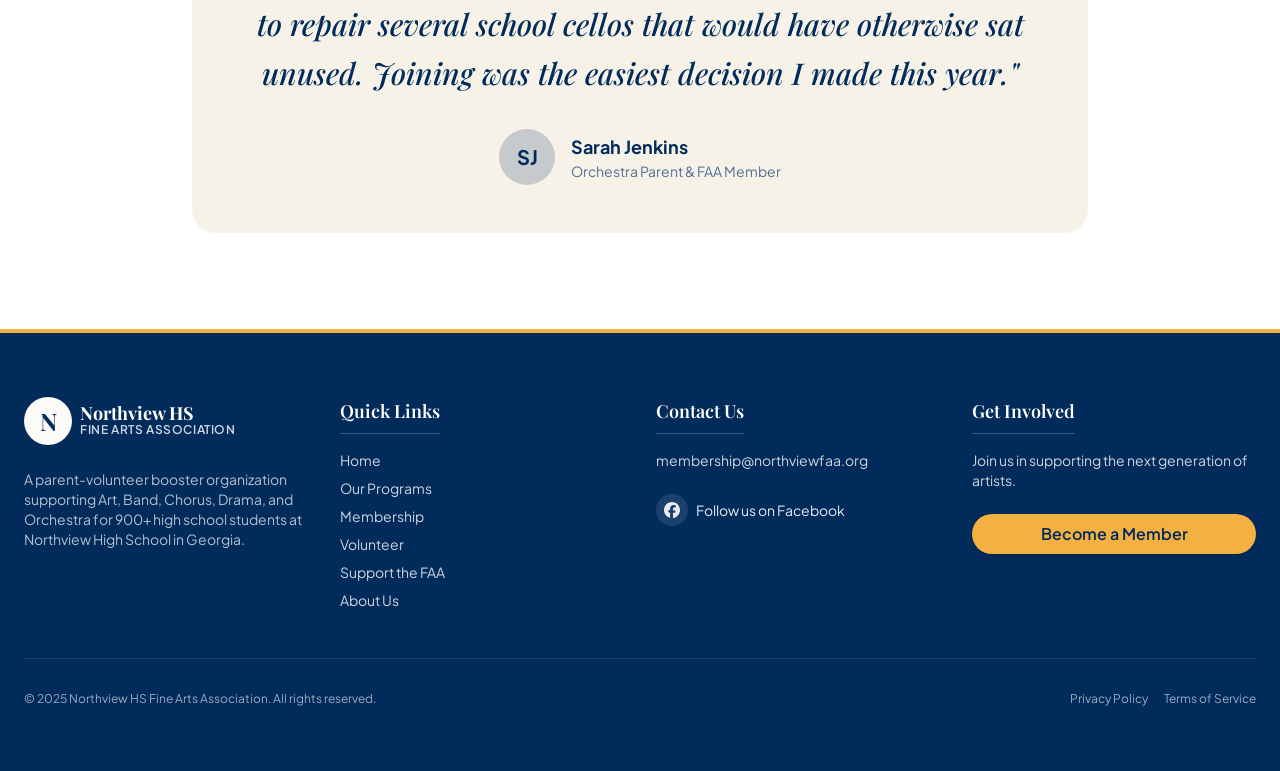
==== commit 33288b6a: "made fixes" ====
--- a/index.html
+++ b/index.html
@@ -4,7 +4,7 @@
 <meta charset="UTF-8">
 <meta name="viewport" content="width=device-width, initial-scale=1.0">
 <title>Northview HS Fine Arts Association</title>
-<meta name="description" content="The Northview HS Fine Arts Association proudly supports Art, Band, Chorus, Drama, and Orchestra for over 900 high school students.">
+<meta name="description" content="The Northview HS Fine Arts Association proudly supports Art, Band, Chorus, Drama, and Orchestra for over 900 students.">
 <link rel="icon" type="image/svg+xml" href="images/favicon.svg">
 <link rel="stylesheet" href="assets/style.css">
 <link rel="preconnect" href="https://fonts.googleapis.com">
@@ -15,7 +15,9 @@
   <div class="container mx-auto px-4 md:px-6">
     <div class="flex items-center justify-between">
       <a href="index.html" class="flex items-center gap-2 group">
-        <div class="w-10 h-10 rounded-full bg-primary flex items-center justify-center text-primary-foreground font-serif font-bold text-xl transition-transform group-hover:scale-105">N</div>
+        <div class="w-10 h-10 rounded-full flex items-center justify-center overflow-hidden transition-transform group-hover:scale-105">
+          <img src="images/northview_logo.png" alt="Logo" class="w-full h-full object-cover" />
+        </div>
         <div class="flex flex-col">
           <span class="font-serif font-bold leading-none text-foreground hdr-text">Northview HS</span>
           <span class="text-xs font-semibold uppercase tracking-wider text-primary hdr-text">Fine Arts Association</span>
@@ -24,15 +26,15 @@
 
       <nav class="hidden lg:flex items-center gap-8">
         <ul class="flex items-center gap-6">
-          <li><a href="index.html" class="hdr-text text-sm font-medium transition-colors hover:text-primary text-primary">Home</a></li>
-<li><a href="programs.html" class="hdr-text text-sm font-medium transition-colors hover:text-primary text-foreground/80">Programs</a></li>
-<li><a href="membership.html" class="hdr-text text-sm font-medium transition-colors hover:text-primary text-foreground/80">Membership</a></li>
-<li><a href="volunteer.html" class="hdr-text text-sm font-medium transition-colors hover:text-primary text-foreground/80">Volunteer</a></li>
-<li><a href="support.html" class="hdr-text text-sm font-medium transition-colors hover:text-primary text-foreground/80">Support</a></li>
-<li><a href="about.html" class="hdr-text text-sm font-medium transition-colors hover:text-primary text-foreground/80">About</a></li>
+          <li><a href="index.html" class="hdr-text text-base font-bold transition-colors hover:text-primary text-primary">Home</a></li>
+<li><a href="programs.html" class="hdr-text text-base font-medium transition-colors hover:text-primary text-foreground/80">Departments</a></li>
+<li><a href="membership.html" class="hdr-text text-base font-medium transition-colors hover:text-primary text-foreground/80">Membership</a></li>
+<li><a href="volunteer.html" class="hdr-text text-base font-medium transition-colors hover:text-primary text-foreground/80">Volunteer</a></li>
+<li><a href="support.html" class="hdr-text text-base font-medium transition-colors hover:text-primary text-foreground/80">Support</a></li>
+<li><a href="about.html" class="hdr-text text-base font-medium transition-colors hover:text-primary text-foreground/80">About</a></li>
 
         </ul>
-        <a href="https://northviewfaa.org/membership/" target="_blank" rel="noopener noreferrer" class="inline-flex items-center justify-center rounded-full px-6 h-10 shadow-md hover:shadow-lg transition-all bg-primary text-primary-foreground font-medium text-sm hover:bg-primary/90">Join Now</a>
+        <a href="membership.html" class="inline-flex items-center justify-center rounded-full px-6 h-10 shadow-md hover:shadow-lg transition-all bg-primary text-primary-foreground font-medium text-base hover:bg-primary/90">Join Now</a>
       </nav>
 
       <button id="mobile-menu-button" class="hdr-text lg:hidden p-2 rounded-md transition-colors text-foreground" aria-label="Toggle menu">
@@ -73,15 +75,14 @@
           Where students become <span class="text-accent italic">artists</span>, and parents become <span class="text-accent italic">champions</span>.
         </h1>
         <p class="text-lg md:text-xl text-white/90 max-w-2xl font-medium leading-relaxed mt-2">
-          The Northview HS Fine Arts Association proudly supports Art, Band, Chorus, Drama, and Orchestra for over 900 high school students.
+          The Northview HS Fine Arts Association proudly supports Art, Band, Chorus, Drama, and Orchestra for over 900 Northview students.
         </p>
         <div class="flex flex-col sm:flex-row gap-4 mt-8 w-full sm:w-auto">
-          <a href="https://northviewfaa.org/membership/" target="_blank" rel="noopener noreferrer" class="inline-flex items-center justify-center bg-accent text-primary hover:bg-accent/90 rounded-full font-bold px-8 h-14 text-lg">Join the FAA</a>
+          <a href="membership.html" class="inline-flex items-center justify-center bg-accent text-primary hover:bg-accent/90 rounded-full font-bold px-8 h-14 text-lg">Join the FAA</a>
           <a href="programs.html" class="inline-flex items-center justify-center rounded-full font-bold px-8 h-14 text-lg bg-transparent border border-white text-white hover:bg-white/10">Explore Programs</a>
         </div>
       </div>
     </div>
-    <div class="absolute bottom-0 left-0 right-0 h-32 from-background to-transparent z-20"></div>
   </section>
 
   <!-- Impact Stats -->
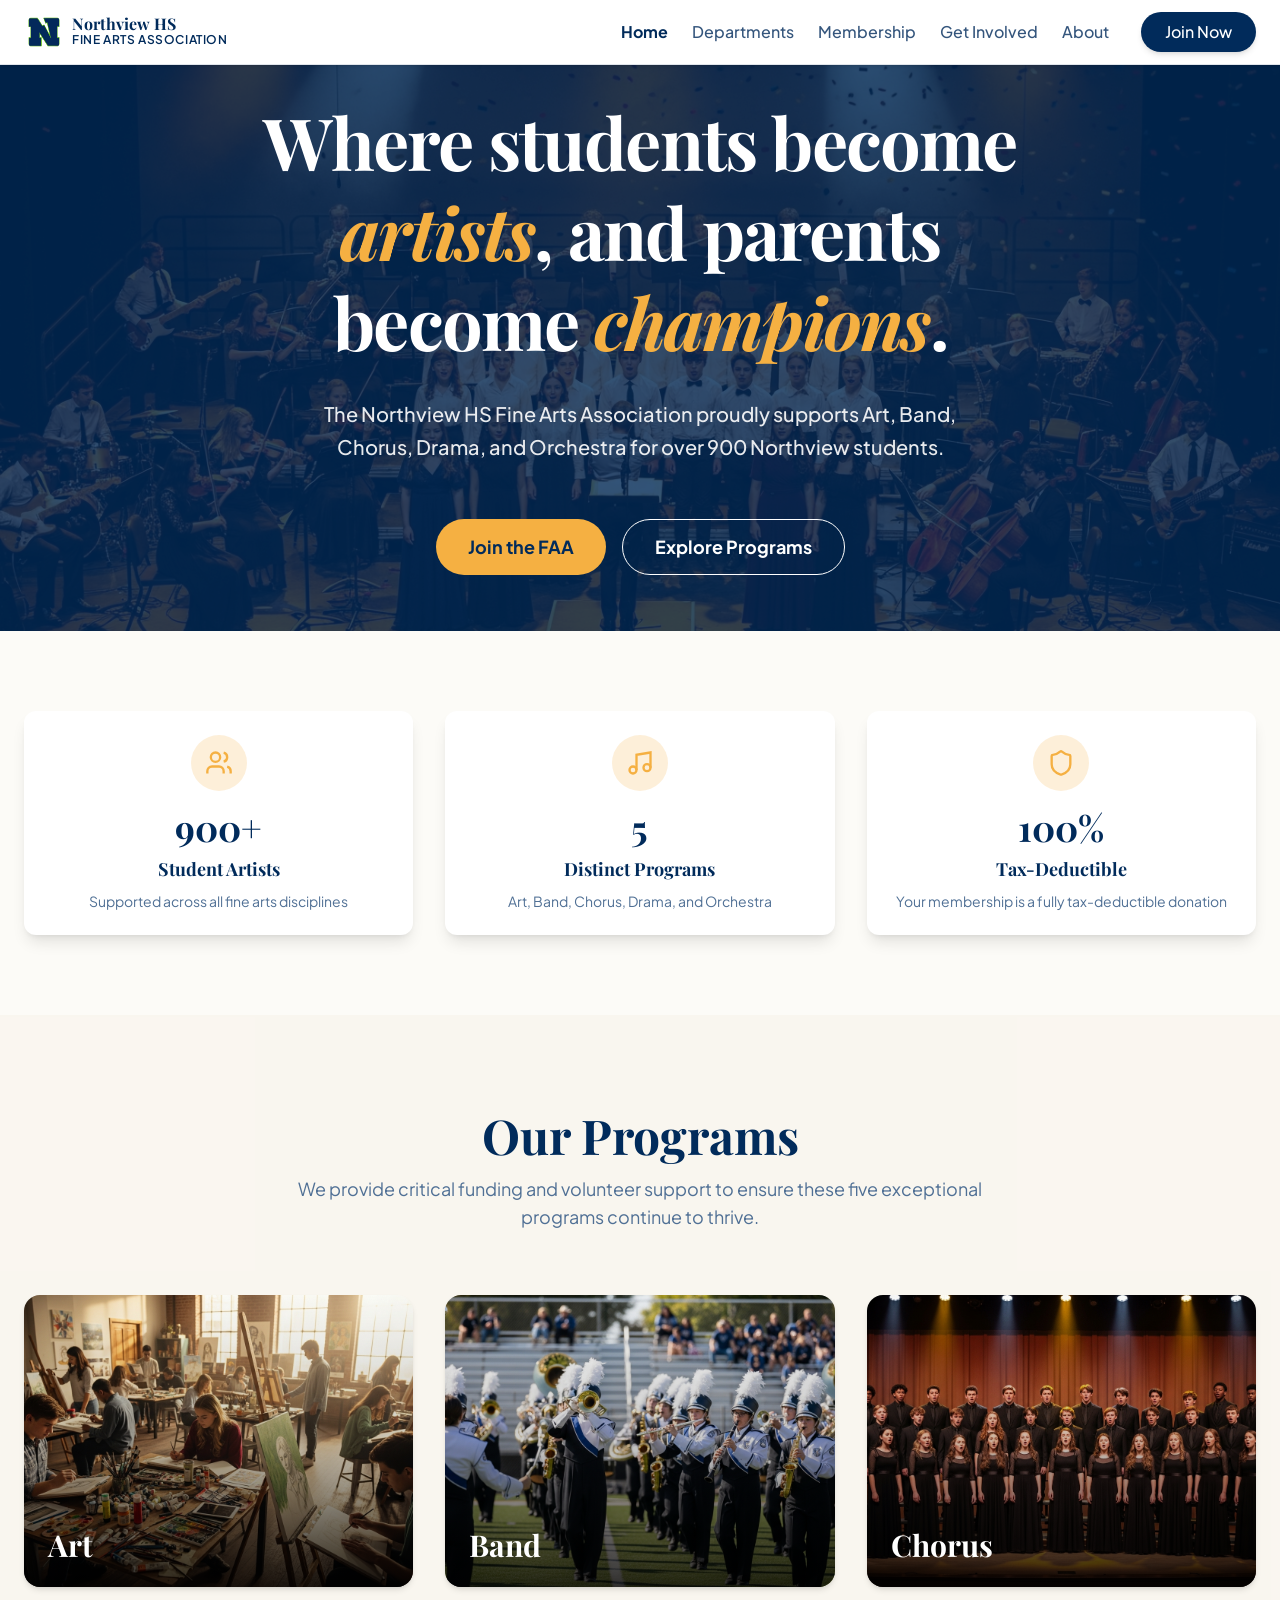
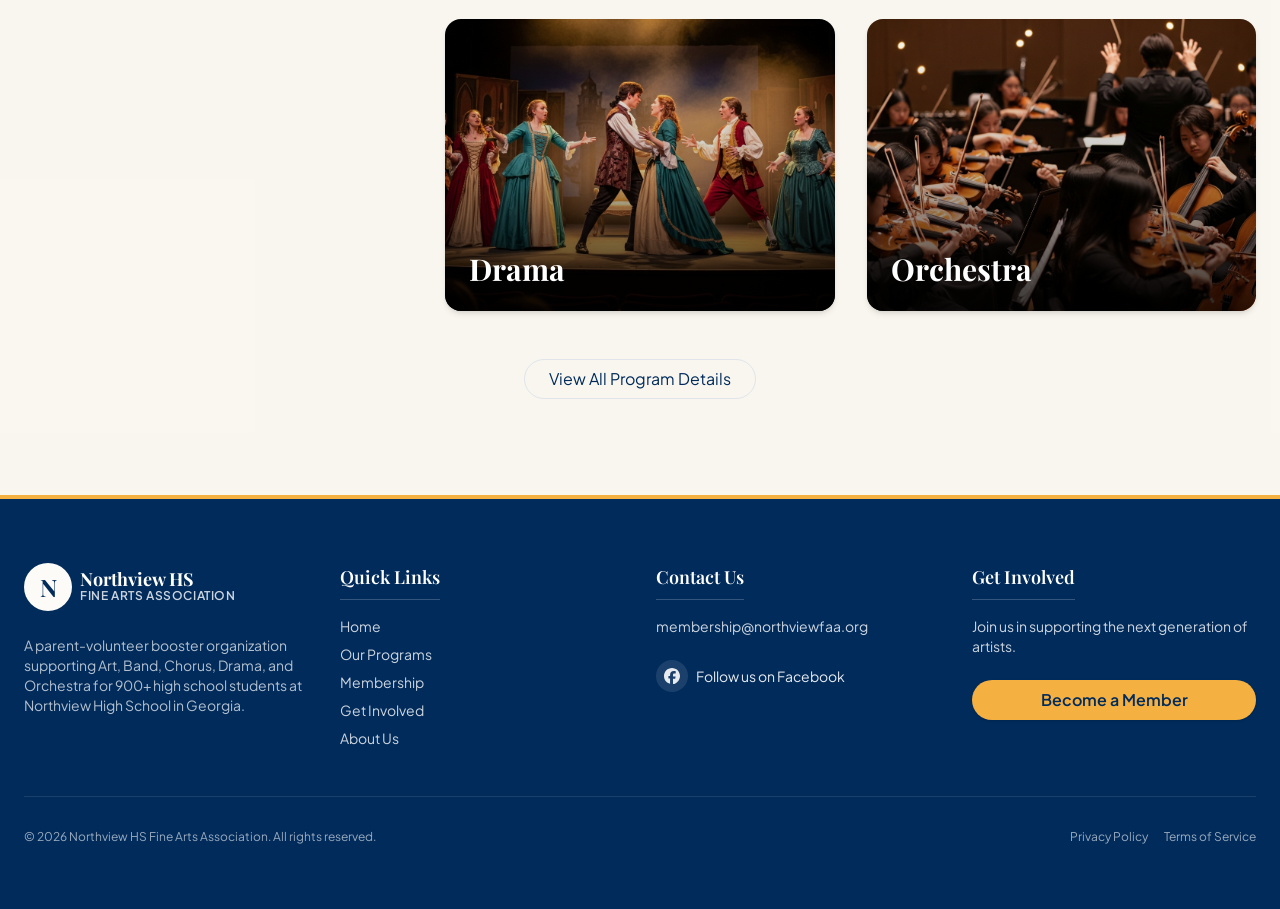
==== commit 6d9ba8ec: "more fixes" ====
--- a/index.html
+++ b/index.html
@@ -29,8 +29,7 @@
           <li><a href="index.html" class="hdr-text text-base font-bold transition-colors hover:text-primary text-primary">Home</a></li>
 <li><a href="programs.html" class="hdr-text text-base font-medium transition-colors hover:text-primary text-foreground/80">Departments</a></li>
 <li><a href="membership.html" class="hdr-text text-base font-medium transition-colors hover:text-primary text-foreground/80">Membership</a></li>
-<li><a href="volunteer.html" class="hdr-text text-base font-medium transition-colors hover:text-primary text-foreground/80">Volunteer</a></li>
-<li><a href="support.html" class="hdr-text text-base font-medium transition-colors hover:text-primary text-foreground/80">Support</a></li>
+<li><a href="volunteer.html" class="hdr-text text-base font-medium transition-colors hover:text-primary text-foreground/80">Get Involved</a></li>
 <li><a href="about.html" class="hdr-text text-base font-medium transition-colors hover:text-primary text-foreground/80">About</a></li>
 
         </ul>
@@ -50,8 +49,7 @@
         <li><a href="index.html" class="block py-2 px-4 rounded-md text-base font-medium transition-colors bg-primary/10 text-primary">Home</a></li>
 <li><a href="programs.html" class="block py-2 px-4 rounded-md text-base font-medium transition-colors text-foreground/80 hover:bg-accent/20 hover:text-foreground">Programs</a></li>
 <li><a href="membership.html" class="block py-2 px-4 rounded-md text-base font-medium transition-colors text-foreground/80 hover:bg-accent/20 hover:text-foreground">Membership</a></li>
-<li><a href="volunteer.html" class="block py-2 px-4 rounded-md text-base font-medium transition-colors text-foreground/80 hover:bg-accent/20 hover:text-foreground">Volunteer</a></li>
-<li><a href="support.html" class="block py-2 px-4 rounded-md text-base font-medium transition-colors text-foreground/80 hover:bg-accent/20 hover:text-foreground">Support</a></li>
+<li><a href="volunteer.html" class="block py-2 px-4 rounded-md text-base font-medium transition-colors text-foreground/80 hover:bg-accent/20 hover:text-foreground">Get Involved</a></li>
 <li><a href="about.html" class="block py-2 px-4 rounded-md text-base font-medium transition-colors text-foreground/80 hover:bg-accent/20 hover:text-foreground">About</a></li>
 
       </ul>
@@ -177,69 +175,6 @@
     </div>
   </section>
 
-  <!-- Ways to Support -->
-  <section class="py-24 bg-primary text-primary-foreground relative overflow-hidden">
-    <div class="container relative z-10 mx-auto px-4 md:px-6">
-      <div class="text-center max-w-3xl mx-auto mb-16">
-        <h2 class="text-3xl md:text-5xl font-serif font-bold mb-4">Four Ways to Support</h2>
-        <p class="text-lg text-primary-foreground/80">It takes a village to raise an artist. Here is how you can help our programs flourish.</p>
-      </div>
-      <div class="grid grid-cols-1 md:grid-cols-2 gap-8">
-        <div class="rounded-lg bg-white/5 border border-white/10 text-white p-6">
-          <div class="w-12 h-12 rounded-full bg-accent text-primary flex items-center justify-center mb-4">
-            <svg width="24" height="24" viewBox="0 0 24 24" fill="none" stroke="currentColor" stroke-width="2"><path d="M16 21v-2a4 4 0 0 0-4-4H6a4 4 0 0 0-4 4v2"/><circle cx="9" cy="7" r="4"/></svg>
-          </div>
-          <h3 class="text-2xl font-serif mb-2">1. Become a Member</h3>
-          <p class="text-white/70 text-base mb-6">Join the FAA starting at just $50/year. Your tax-deductible donation directly funds instruments, repairs, and equipment.</p>
-          <a href="membership.html" class="inline-flex items-center justify-center bg-white text-primary hover:bg-white/90 rounded-md px-4 h-10 w-full sm:w-auto">View Membership Tiers</a>
-        </div>
-        <div class="rounded-lg bg-white/5 border border-white/10 text-white p-6">
-          <div class="w-12 h-12 rounded-full bg-secondary text-white flex items-center justify-center mb-4">
-            <svg width="24" height="24" viewBox="0 0 24 24" fill="none" stroke="currentColor" stroke-width="2"><path d="M19 14c1.49-1.46 3-3.21 3-5.5A5.5 5.5 0 0 0 16.5 3c-1.76 0-3 .5-4.5 2-1.5-1.5-2.74-2-4.5-2A5.5 5.5 0 0 0 2 8.5c0 2.3 1.5 4.05 3 5.5l7 7Z"/></svg>
-          </div>
-          <h3 class="text-2xl font-serif mb-2">2. Volunteer Your Time</h3>
-          <p class="text-white/70 text-base mb-6">Run concession stands at Northview Varsity and JV football home games. It's fun, easy, and incredibly helpful.</p>
-          <a href="volunteer.html" class="inline-flex items-center justify-center bg-white text-primary hover:bg-white/90 rounded-md px-4 h-10 w-full sm:w-auto">Volunteer Opportunities</a>
-        </div>
-        <div class="rounded-lg bg-white/5 border border-white/10 text-white p-6">
-          <div class="w-12 h-12 rounded-full bg-green-500 text-white flex items-center justify-center mb-4">
-            <svg width="24" height="24" viewBox="0 0 24 24" fill="currentColor"><path d="M12 .587l3.668 7.568 8.332 1.151-6.064 5.828 1.48 8.279L12 19.771l-7.416 3.642 1.48-8.279L0 9.306l8.332-1.151z"/></svg>
-          </div>
-          <h3 class="text-2xl font-serif mb-2">3. Link Your Kroger Card</h3>
-          <p class="text-white/70 text-base mb-6">It's completely free for you! Link your Kroger Plus card to one of our programs, and Kroger donates a percentage of your purchases.</p>
-          <a href="support.html" class="inline-flex items-center justify-center bg-white text-primary hover:bg-white/90 rounded-md px-4 h-10 w-full sm:w-auto">Link Kroger Card</a>
-        </div>
-        <div class="rounded-lg bg-white/5 border border-white/10 text-white p-6">
-          <div class="w-12 h-12 rounded-full bg-purple-500 text-white flex items-center justify-center mb-4">
-            <svg width="24" height="24" viewBox="0 0 24 24" fill="none" stroke="currentColor" stroke-width="2"><path d="M20 12v10H4V12"/><path d="M2 7h20v5H2z"/><path d="M12 22V7"/><path d="M12 7H7.5a2.5 2.5 0 0 1 0-5C11 2 12 7 12 7z"/><path d="M12 7h4.5a2.5 2.5 0 0 0 0-5C13 2 12 7 12 7z"/></svg>
-          </div>
-          <h3 class="text-2xl font-serif mb-2">4. Make a Donation</h3>
-          <p class="text-white/70 text-base mb-6">Want to go above and beyond? Make a direct, secure donation of any amount via Credit, Debit, or PayPal.</p>
-          <a href="support.html" class="inline-flex items-center justify-center bg-white text-primary hover:bg-white/90 rounded-md px-4 h-10 w-full sm:w-auto">Donate Now</a>
-        </div>
-      </div>
-    </div>
-  </section>
-
-  <!-- Testimonial -->
-  <section class="py-24 bg-card">
-    <div class="container mx-auto px-4 md:px-6">
-      <div class="max-w-4xl mx-auto bg-muted rounded-3xl p-8 md:p-12 relative">
-        <div class="relative z-10">
-          <p class="text-xl md:text-3xl font-serif font-medium leading-relaxed text-foreground italic mb-8 text-center">
-            "The Fine Arts Association made it possible for the orchestra to repair several school cellos that would have otherwise sat unused. Joining was the easiest decision I made this year."
-          </p>
-          <div class="flex items-center justify-center gap-4">
-            <div class="w-14 h-14 rounded-full bg-primary/20 flex items-center justify-center font-bold text-primary text-xl">SJ</div>
-            <div>
-              <div class="font-bold text-lg">Sarah Jenkins</div>
-              <div class="text-muted-foreground text-sm">Orchestra Parent &amp; FAA Member</div>
-            </div>
-          </div>
-        </div>
-      </div>
-    </div>
-  </section>
 </div>
 
 </main>
@@ -264,8 +199,7 @@
           <li><a href="index.html" class="hover:text-accent transition-colors">Home</a></li>
           <li><a href="programs.html" class="hover:text-accent transition-colors">Our Programs</a></li>
           <li><a href="membership.html" class="hover:text-accent transition-colors">Membership</a></li>
-          <li><a href="volunteer.html" class="hover:text-accent transition-colors">Volunteer</a></li>
-          <li><a href="support.html" class="hover:text-accent transition-colors">Support the FAA</a></li>
+          <li><a href="volunteer.html" class="hover:text-accent transition-colors">Get Involved</a></li>
           <li><a href="about.html" class="hover:text-accent transition-colors">About Us</a></li>
         </ul>
       </div>
@@ -288,12 +222,12 @@
       <div class="flex flex-col gap-4">
         <h3 class="font-serif font-semibold text-lg border-b border-primary-foreground/20 pb-2 inline-block w-max">Get Involved</h3>
         <p class="text-sm text-primary-foreground/80 mb-2">Join us in supporting the next generation of artists.</p>
-        <a href="https://northviewfaa.org/membership/" target="_blank" rel="noopener noreferrer" class="inline-block bg-accent text-primary font-semibold py-2 px-6 rounded-full text-center hover:bg-accent/90 transition-colors shadow-sm">Become a Member</a>
+        <a href="membership.html" class="inline-block bg-accent text-primary font-semibold py-2 px-6 rounded-full text-center hover:bg-accent/90 transition-colors shadow-sm">Become a Member</a>
       </div>
     </div>
 
     <div class="pt-8 border-t border-primary-foreground/10 flex flex-col md:flex-row items-center justify-between gap-4 text-xs text-primary-foreground/60">
-      <p>&copy; 2025 Northview HS Fine Arts Association. All rights reserved.</p>
+      <p>&copy; 2026 Northview HS Fine Arts Association. All rights reserved.</p>
       <div class="flex gap-4">
         <a href="#" class="hover:text-primary-foreground transition-colors">Privacy Policy</a>
         <a href="#" class="hover:text-primary-foreground transition-colors">Terms of Service</a>
